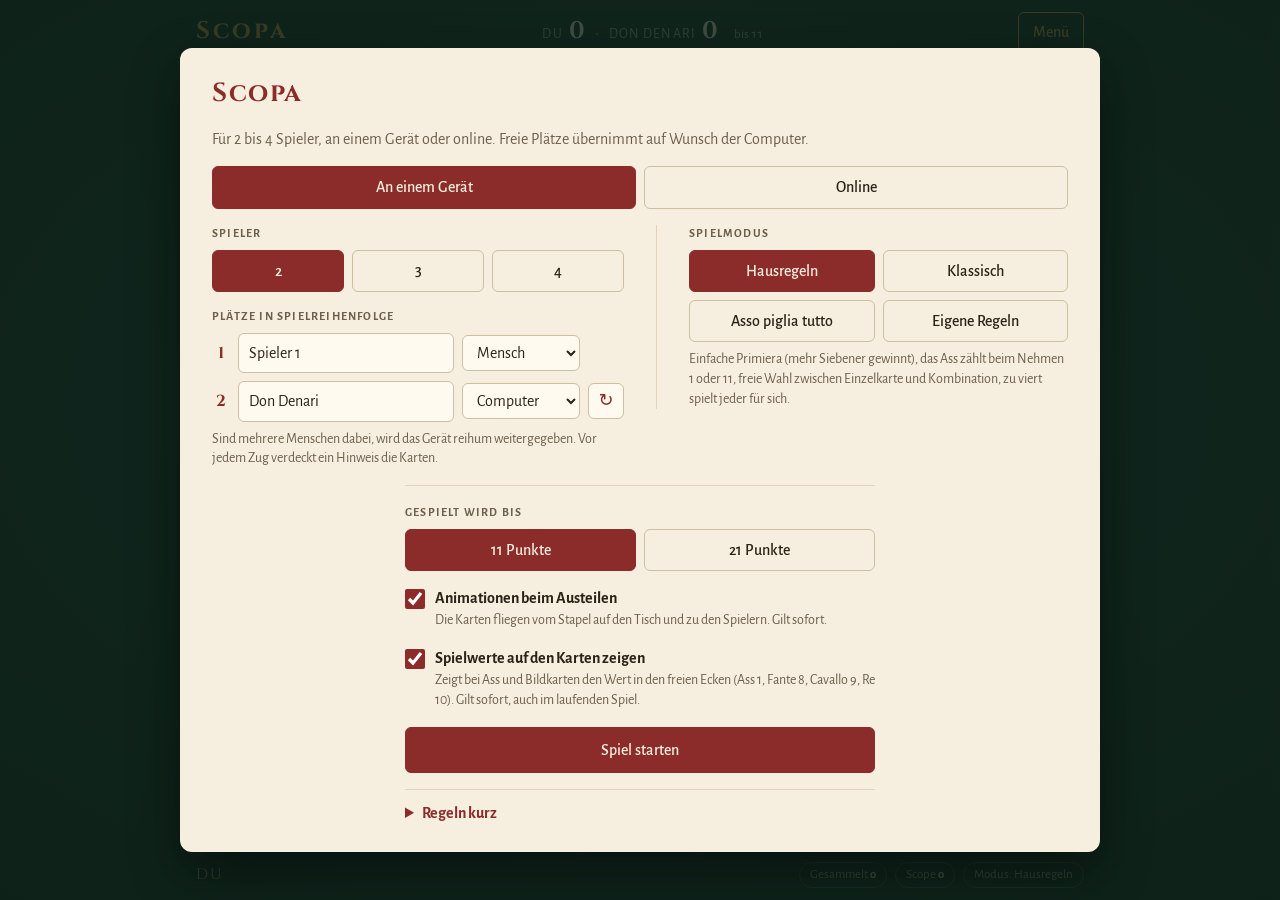
==== scopa/index.html @ 8a3075dc "Scopa: Kartenstapel auf dem Tisch und Austeil-Animation (abschaltbar) Co-Authored-By: Claude Opus 5." ====
<!doctype html>
<html lang="de">
<head>
<meta charset="utf-8">
<meta name="viewport" content="width=device-width, initial-scale=1, viewport-fit=cover">
<meta name="theme-color" content="#173a2c">
<link rel="icon" type="image/svg+xml" href="favicon.svg">
<link rel="apple-touch-icon" href="apple-touch-icon.png">
</head>
<body style="margin:0">
<title>Scopa</title>
<meta name="claude:viewport-fit-sides" content="cover">
<link rel="preconnect" href="https://fonts.googleapis.com">
<link rel="preconnect" href="https://fonts.gstatic.com" crossorigin>
<link rel="stylesheet" href="https://fonts.googleapis.com/css2?family=Cinzel:wght@600;700&family=Alegreya+Sans:ital,wght@0,400;0,500;0,700;1,400&display=swap">
<style>
/* Layout: one card table — opponent across the top, green felt in the middle, your hand at the bottom. Single deliberate look (felt table), works on any host background. */
:root{
  --felt:#245442; --felt-deep:#173a2c; --felt-line:#3a6b57;
  --brass:#d6ac55; --brass-soft:rgba(214,172,85,.18);
  --cream:#f6efdf; --ink:#2b2218; --ink-soft:#6c5f4c; --wine:#8c2c2a;
  --text:#ede7d7; --muted:#a8bdac;
  --display:"Cinzel", "Trajan Pro", Georgia, serif;
  --body:"Alegreya Sans", "Segoe UI", system-ui, sans-serif;
  --cw:clamp(52px, 14.5vw, 82px);
  color-scheme:dark;
}
html,body{height:100%}
[hidden]{display:none !important}
.sheet{color-scheme:light}
.sheet input[type=checkbox],.sheet input[type=radio]{accent-color:var(--wine)}
body{
  background-color:var(--felt-deep);
  background-image:radial-gradient(ellipse 80% 70% at 50% 45%, var(--felt) 0%, var(--felt-deep) 100%);
  background-attachment:fixed;
  color:var(--text); font-family:var(--body); font-size:16px; line-height:1.4;
}
.app{
  max-width:920px; margin:0 auto; min-height:100%; box-sizing:border-box;
  display:flex; flex-direction:column; gap:12px;
  padding-block:12px;
  padding-left:max(16px, env(safe-area-inset-left, 0px));
  padding-right:max(16px, env(safe-area-inset-right, 0px));
}
header{display:flex; align-items:center; justify-content:space-between; gap:12px; flex-wrap:wrap}
.brand{font-family:var(--display); font-weight:700; font-size:24px; letter-spacing:.12em; color:var(--brass); margin:0}
.score{display:flex; align-items:baseline; gap:10px; font-variant-numeric:tabular-nums}
.score b{font-family:var(--display); font-size:24px; color:var(--cream)}
.score em{font-style:normal; color:var(--muted); font-size:14px; text-transform:uppercase; letter-spacing:.08em}
.score .sep{color:var(--brass)}
.score small{color:var(--muted); font-size:13px; margin-left:6px}
.btn{
  font:inherit; font-weight:500; cursor:pointer; border-radius:6px; padding:8px 14px;
  border:1px solid var(--brass); background:transparent; color:var(--brass);
}
.btn:hover{background:var(--brass-soft)}
.btn:focus-visible,.card:focus-visible{outline:3px solid var(--brass); outline-offset:3px}
.btn.primary{background:var(--brass); color:var(--ink)}
.btn.primary:hover{background:#e4bd69}

.zone{display:flex; align-items:center; justify-content:space-between; gap:12px; flex-wrap:wrap}
.who{font-family:var(--display); font-size:15px; letter-spacing:.1em; color:var(--muted); text-transform:uppercase}
.chips{display:flex; gap:8px; flex-wrap:wrap}
.chip{font-size:13px; padding:3px 10px; border-radius:999px; border:1px solid var(--felt-line); color:var(--muted); font-variant-numeric:tabular-nums}
.chip b{color:var(--cream); font-weight:700}
.chip.hot{border-color:var(--brass); color:var(--brass)}
.chip.hot b{color:var(--brass)}
.row{display:flex; gap:8px; justify-content:center; flex-wrap:wrap; min-width:0}

.card{
  width:var(--cw); aspect-ratio:60/92; max-width:100%; border-radius:6px; flex:none;
  box-shadow:0 2px 0 rgba(0,0,0,.25), 0 6px 14px rgba(0,0,0,.28);
  background:var(--cream); position:relative; transition:transform .18s ease, box-shadow .18s ease;
}
.card svg{display:block; width:100%; height:100%}
.back{
  --cw:clamp(34px, 9vw, 50px);
  background:var(--wine);
  background-image:repeating-linear-gradient(45deg, rgba(246,239,223,.16) 0 2px, transparent 2px 7px),
                   repeating-linear-gradient(-45deg, rgba(246,239,223,.16) 0 2px, transparent 2px 7px);
  border:3px solid var(--cream); box-sizing:border-box;
}
.opp-cards{display:flex; gap:6px}

.table{
  flex:1; position:relative; border:1px solid var(--felt-line); border-radius:16px;
  min-height:calc(var(--cw) * 1.53 + 56px);
  display:flex; flex-wrap:wrap; gap:10px; align-items:center; align-content:center; justify-content:center;
  padding:16px 14px; box-shadow:inset 0 0 40px rgba(0,0,0,.22);
}
.deckpile{position:relative; flex:none; width:calc(var(--cw-pile) + 6px); height:calc(var(--cw-pile) * 1.53 + 6px); margin-right:10px; align-self:center}
.deckpile .card.back{--cw:var(--cw-pile); position:absolute; left:calc(var(--i) * 3px); top:calc(var(--i) * -3px + 6px); border-width:2px; box-shadow:0 2px 4px rgba(0,0,0,.35)}
.deckpile b{position:absolute; left:50%; top:55%; transform:translate(-50%,-50%); z-index:2; min-width:24px; padding:1px 6px; border-radius:999px; background:var(--felt-deep); color:var(--cream); border:1px solid var(--brass); font-size:12px; text-align:center; font-variant-numeric:tabular-nums}
.deckpile.gone{visibility:hidden; width:0; margin-right:0}
.empty{color:var(--muted); font-style:italic}
.card.target{transform:translateY(-6px); box-shadow:0 0 0 3px var(--brass), 0 10px 18px rgba(0,0,0,.35)}
.card.taken{box-shadow:0 0 0 3px var(--brass), 0 10px 18px rgba(0,0,0,.35); animation:pulse .5s ease-in-out infinite alternate}
.card.incoming{box-shadow:0 0 0 3px var(--cream), 0 10px 18px rgba(0,0,0,.35); animation:drop .35s ease-out}
.card.incoming.opp{box-shadow:0 0 0 3px var(--wine), 0 0 0 5px var(--cream)}
@keyframes drop{from{transform:translateY(-24px) scale(1.06); opacity:.2}to{transform:none; opacity:1}}
@keyframes pulse{from{transform:translateY(-4px)}to{transform:translateY(-8px)}}

.msg{text-align:center; color:var(--muted); font-style:italic; min-height:1.4em; margin:0}
.hand{display:flex; gap:10px; justify-content:center; padding-top:10px; min-height:calc(var(--cw) * 1.53 + 10px)}
button.card{border:0; padding:0; cursor:pointer; font:inherit}
button.card:disabled{cursor:default}
button.card:not(:disabled):hover{transform:translateY(-5px)}
button.card.sel{transform:translateY(-12px); box-shadow:0 0 0 3px var(--brass), 0 12px 20px rgba(0,0,0,.35)}
.hand.wait button.card{filter:saturate(.75) brightness(.92)}

.opts{min-height:44px; display:flex; flex-wrap:wrap; gap:8px; justify-content:center; align-items:center}
.opts p{margin:0; color:var(--muted); width:100%; text-align:center; font-size:14px}

.overlay{
  position:fixed; inset:0; z-index:20; background:rgba(12,28,21,.78);
  display:flex; align-items:center; justify-content:center; overflow:auto;
  padding-block:max(16px, env(safe-area-inset-top, 0px)) max(16px, env(safe-area-inset-bottom, 0px));
  padding-left:max(16px, env(safe-area-inset-left, 0px));
  padding-right:max(16px, env(safe-area-inset-right, 0px));
}
.sheet{
  background:var(--cream); color:var(--ink); border-radius:12px; width:100%; max-width:470px;
  padding:24px; box-sizing:border-box; box-shadow:0 20px 50px rgba(0,0,0,.45); margin:auto;
  display:flex; flex-direction:column; gap:16px;
}
.sheet h2{font-family:var(--display); font-size:26px; letter-spacing:.06em; margin:0; color:var(--wine); text-wrap:balance}
.sheet p{margin:0; color:var(--ink-soft)}
.field{display:flex; flex-direction:column; gap:8px}
.field > span{font-size:12px; letter-spacing:.1em; text-transform:uppercase; color:var(--ink-soft); font-weight:700}
.seg{display:flex; gap:8px}
.seg label{flex:1; position:relative}
.seg input{position:absolute; opacity:0; inset:0; margin:0; cursor:pointer}
.seg label span{display:block; text-align:center; padding:9px; border:1px solid #cdbf9f; border-radius:6px; font-weight:500}
.seg input:checked + span{background:var(--wine); border-color:var(--wine); color:var(--cream)}
.seg input:focus-visible + span{outline:3px solid var(--brass); outline-offset:2px}
.check{display:flex; gap:10px; align-items:flex-start; cursor:pointer}
.check input{width:20px; height:20px; margin:2px 0 0; accent-color:var(--wine); flex:none}
.check small{display:block; color:var(--ink-soft); font-size:14px; margin-top:2px}
.sheet .btn{border-color:var(--wine); color:var(--wine)}
.sheet .btn:hover{background:rgba(140,44,42,.08)}
.sheet .btn.primary{background:var(--wine); color:var(--cream)}
.sheet .btn.primary:hover{background:#a03432}
.actions{display:flex; gap:10px; flex-wrap:wrap}
.actions .btn{flex:1; padding:11px 14px}
details{border-top:1px solid #e0d5bb; padding-top:12px}
summary{cursor:pointer; font-weight:700; color:var(--wine)}
details ul{margin:10px 0 0; padding-left:18px; color:var(--ink-soft); font-size:14px; display:flex; flex-direction:column; gap:4px}

table.sum{width:100%; border-collapse:collapse; font-variant-numeric:tabular-nums}
.sum th,.sum td{padding:7px 6px; border-bottom:1px solid #e3d9c2; text-align:center}
.sum th:first-child{text-align:left; font-weight:500}
.sum thead th{font-size:12px; letter-spacing:.1em; text-transform:uppercase; color:var(--ink-soft)}
.sum td.win{font-weight:700}
.sum .pt{display:inline-block; margin-left:6px; padding:0 6px; border-radius:999px; background:var(--wine); color:var(--cream); font-size:12px; font-weight:700}
.sum tfoot th,.sum tfoot td{border-bottom:0; font-weight:700}
.sum tfoot tr.total td{font-family:var(--display); font-size:20px; color:var(--wine)}
.note{font-size:14px}

.flash{
  position:fixed; inset:0; z-index:30; display:flex; flex-direction:column; align-items:center; justify-content:center;
  pointer-events:none; animation:flash 1.3s ease forwards;
}
.flash b{font-family:var(--display); font-size:clamp(48px, 14vw, 88px); color:var(--brass); letter-spacing:.08em; text-shadow:0 4px 18px rgba(0,0,0,.55)}
.flash span{color:var(--cream); font-size:18px; text-shadow:0 2px 8px rgba(0,0,0,.6)}
@keyframes flash{0%{opacity:0; transform:scale(.7)}18%{opacity:1; transform:scale(1.05)}30%{transform:scale(1)}80%{opacity:1}100%{opacity:0}}


/* multi-player additions */
:root{--cw-pile:clamp(34px, 9vw, 48px); --cw-main:clamp(52px, 14.5vw, 82px); --cw-hand:clamp(66px, 19vw, 106px); --team-a:#e0b25a; --team-b:#9fc6e8}
.score{flex-wrap:wrap; row-gap:2px}
.sc{display:inline-flex; align-items:baseline; gap:6px}
.sc.t0 em{color:var(--team-a)} .sc.t1 em{color:var(--team-b)}
.opps{display:grid; grid-template-columns:repeat(auto-fit, minmax(150px, 1fr)); gap:8px}
.opp{border:1px solid var(--felt-line); border-radius:10px; padding:8px 10px; display:flex; flex-direction:column; gap:6px; min-width:0; transition:border-color .2s, box-shadow .2s}
.opp.active{border-color:var(--brass); box-shadow:0 0 0 1px var(--brass), 0 0 18px rgba(214,172,85,.18)}
.opp .top{display:flex; justify-content:space-between; align-items:center; gap:6px; min-width:0}
.opp .name{font-weight:700; color:var(--cream); overflow:hidden; text-overflow:ellipsis; white-space:nowrap; min-width:0}
.opp .back{--cw:clamp(24px, 6.5vw, 34px); border-width:2px}
.opp .none{font-size:13px; color:var(--muted); font-style:italic}
.tags{display:flex; gap:4px; flex:none}
.tag,.team{font-size:11px; letter-spacing:.06em; text-transform:uppercase; padding:1px 7px; border-radius:999px; border:1px solid var(--felt-line); color:var(--muted)}
.team.t0{border-color:var(--team-a); color:var(--team-a)}
.team.t1{border-color:var(--team-b); color:var(--team-b)}
.me{display:flex; gap:8px; align-items:center}
.hand{--cw:var(--cw-hand); align-items:flex-start}
.hand .back{--cw:var(--cw-hand); border-width:3px}
.seats .seat{display:grid; grid-template-columns:18px minmax(0,1fr) 7.4em 36px; gap:8px; align-items:center}
.seats.teams .seat{grid-template-columns:18px minmax(0,1fr) 7.4em 36px auto}
.seats select{width:100%}
@media (max-width:480px){ .seats .seat, .seats.teams .seat{column-gap:6px} .seats .seat{grid-template-columns:16px minmax(0,1fr) 7.3em 34px} .seats.teams .seat{grid-template-columns:16px minmax(0,1fr) 7.3em 34px auto} .seats select{padding-inline:6px} .reroll{width:34px;height:34px} }
.reroll{font:inherit; font-size:18px; line-height:1; width:36px; height:36px; border:1px solid #cdbf9f; border-radius:6px; background:#fffaf0; color:var(--wine); cursor:pointer}
.reroll:hover{background:#f3e8d0}
.reroll.off{visibility:hidden}
.reroll:focus-visible{outline:3px solid var(--brass); outline-offset:1px}
.seats .num{font-family:var(--display); font-weight:700; color:var(--wine); text-align:center}
.seats input[type=text],.seats select{font:inherit; padding:8px 10px; border:1px solid #cdbf9f; border-radius:6px; background:#fffaf0; color:var(--ink); min-width:0}
.seats input[type=text]:focus-visible,.seats select:focus-visible{outline:3px solid var(--brass); outline-offset:1px}
.seats [data-team]{display:none; border-color:#cdbf9f}
.seats.teams [data-team]{display:inline-block}
.seats .team.t0{color:#9a6a12; border-color:#d6b46a} .seats .team.t1{color:#2f5d8a; border-color:#9ab9d6}
.hint{font-size:14px}
.sheet input[type=text]{font:inherit; padding:8px 10px; border:1px solid #cdbf9f; border-radius:6px; background:#fffaf0; color:var(--ink); min-width:0}
.sheet input[type=text]:focus-visible{outline:3px solid var(--brass); outline-offset:1px}
.online{display:flex; flex-direction:column; gap:8px}
.online .lbl{font-weight:700; font-size:14px; color:var(--ink)}
.join{display:flex; gap:8px}
.join input{flex:1; text-transform:uppercase; letter-spacing:.3em; font-weight:700}
.err{margin:0; color:var(--wine) !important; font-weight:700; font-size:14px}
.err:empty{display:none}
.codebox{display:flex; align-items:center; justify-content:space-between; gap:12px; flex-wrap:wrap; padding:12px 16px; border:1px dashed #cdbf9f; border-radius:8px; background:#fbf6ea}
.codebox .actions{flex:none}
.codebox .btn{white-space:nowrap}
.codebox b{font-family:var(--display); font-size:40px; letter-spacing:.18em; color:var(--wine); font-variant-numeric:tabular-nums}
.linktext{word-break:break-all; user-select:all}
ul.lobby{list-style:none; margin:0; padding:0; display:flex; flex-direction:column; gap:6px}
ul.lobby li{display:grid; grid-template-columns:18px minmax(0,1fr) auto auto; gap:8px; align-items:center; padding:8px 10px; border:1px solid #e0d5bb; border-radius:6px; background:#fffaf0}
ul.lobby li.open .pname{color:var(--ink-soft); font-style:italic}
ul.lobby .num{font-family:var(--display); font-weight:700; color:var(--wine)}
ul.lobby .pname{font-weight:700; overflow:hidden; text-overflow:ellipsis; white-space:nowrap}
.ptags{display:flex; gap:4px; flex-wrap:wrap; justify-content:flex-end}
ul.lobby .team.t0{color:#9a6a12; border-color:#d6b46a} ul.lobby .team.t1{color:#2f5d8a; border-color:#9ab9d6}
.opp .top{flex-wrap:wrap; row-gap:4px}
.opp .name{flex:1 1 70px}
.tag.dark{border-color:#cdbf9f; color:var(--ink-soft)}
.btn.mini{padding:4px 10px; font-size:13px}
.btn.light{border-color:var(--brass); color:var(--brass)}
.opp .btn.mini{align-self:flex-start}
.toast{position:fixed; left:50%; bottom:calc(20px + env(safe-area-inset-bottom, 0px)); transform:translateX(-50%); z-index:40; max-width:min(92vw, 520px); background:var(--cream); color:var(--ink); padding:10px 16px; border-radius:8px; box-shadow:0 8px 24px rgba(0,0,0,.4); font-size:15px; text-align:center}
.rulehint{font-size:14px; color:var(--brass) !important; font-style:italic}
.seg.grid{display:grid; grid-template-columns:1fr 1fr}
.cols,.col,.below{display:flex; flex-direction:column; gap:16px; min-width:0}
.below{width:100%; max-width:470px; margin-inline:auto}
@media (min-width:820px){
  .sheet.menu{max-width:920px; padding:28px 32px}
  .cols{display:grid; grid-template-columns:1fr 1fr; gap:32px; align-items:start}
  .cols .col + .col{border-left:1px solid #e0d5bb; padding-left:32px}
  .below{border-top:1px solid #e0d5bb; padding-top:18px}
}
.custom{display:flex; flex-direction:column; gap:14px; padding:14px; border:1px solid #e0d5bb; border-radius:8px; background:#fbf6ea}
.radios{display:flex; flex-direction:column; gap:10px}
.log{margin:0; padding-left:18px; color:var(--ink); display:flex; flex-direction:column; gap:4px; font-size:15px}
.sheet.wide{max-width:560px}
.scroll{overflow-x:auto}
.sum thead th small{display:block; font-size:11px; letter-spacing:0; text-transform:none; font-weight:400}

@media (max-width:480px){
  .table{gap:7px; padding:12px 8px}
  .hand{gap:8px}
  .brand{font-size:20px}
}
@media (prefers-reduced-motion:reduce){
  *{animation:none !important; transition:none !important}
}
</style>

<div class="app">
  <header>
    <h1 class="brand">Scopa</h1>
    <div class="score" id="score"></div>
    <button class="btn" id="menuBtn" type="button">Menü</button>
  </header>
  <section class="opps" id="opps" aria-label="Mitspieler"></section>
  <section class="table" id="table" aria-label="Tisch"></section>
  <p class="msg" id="msg" aria-live="polite"></p>
  <div class="opts" id="opts"></div>
  <section class="hand" id="hand" aria-label="Karten auf der Hand"></section>
  <section class="zone">
    <div class="me" id="meName"></div>
    <div class="chips" id="myChips"></div>
  </section>
</div>
<div id="overlay"></div>

<script>
const SUITS=['D','C','S','B'];
const SUIT_NAME={D:'Denari',C:'Coppe',S:'Spade',B:'Bastoni'};
const RANK_NAME={1:'Asso',8:'Fante',9:'Cavallo',10:'Re'};
const RANK_SHORT={1:'A',8:'F',9:'C',10:'R'};
const SUIT_COLOR={D:'#b8860b',C:'#a8322a',S:'#2f5d8a',B:'#3d7a3a'};
const PV={7:21,6:18,1:16,5:15,4:14,3:13,2:12,8:10,9:10,10:10};
const nm=c=>`${RANK_NAME[c.v]||c.v} di ${SUIT_NAME[c.s]}`;

/* ---------- card artwork ---------- */
function sym(s,x,y,k){
  const col=SUIT_COLOR[s]; let g;
  if(s==='D') g=`<circle r="7" fill="${col}" stroke="#6b4e0a" stroke-width="1"/><circle r="4.2" fill="none" stroke="#f3e2a8" stroke-width="1"/><circle r="1.4" fill="#6b4e0a"/>`;
  else if(s==='C') g=`<path d="M-7,-7 H7 Q7,2.5 0,3.5 Q-7,2.5 -7,-7Z" fill="${col}"/><path d="M-5,-5 H5" stroke="#f3d2a0" stroke-width="1"/><rect x="-1.1" y="3" width="2.2" height="3.8" fill="${col}"/><rect x="-4.8" y="6.4" width="9.6" height="2" rx="1" fill="${col}"/>`;
  else if(s==='S') g=`<path d="M0,-10 L2.2,3.5 L-2.2,3.5Z" fill="${col}"/><rect x="-6" y="3.5" width="12" height="2" rx="1" fill="#6b4e0a"/><rect x="-1" y="5.5" width="2" height="3.4" fill="#6b4e0a"/><circle cy="9.6" r="1.5" fill="#6b4e0a"/>`;
  else g=`<g transform="rotate(-18)"><path d="M-2.4,-9.5 Q0,-11 2.4,-9.5 L1.8,9 Q0,10.2 -1.8,9Z" fill="${col}"/><circle cx="2.4" cy="-3" r="1.3" fill="${col}"/><circle cx="-2.3" cy="2" r="1.3" fill="${col}"/><circle cx="2" cy="5.5" r="1.1" fill="${col}"/></g>`;
  return `<g transform="translate(${x},${y}) scale(${k})">${g}</g>`;
}
const PIPS={1:[[30,46]],2:[[30,25],[30,67]],3:[[30,19],[30,46],[30,73]],4:[[19,25],[41,25],[19,67],[41,67]],
  5:[[19,22],[41,22],[30,46],[19,70],[41,70]],6:[[19,20],[41,20],[19,46],[41,46],[19,72],[41,72]],
  7:[[19,20],[41,20],[30,33],[19,46],[41,46],[19,72],[41,72]]};
const SKIN='#e9c6a0', DARK='#4a3b2a', GOLD='#d4a43a', FUR='#fbf7ee', HORSE='#8a5a33', HORSE_D='#5e3b1f';
const GRIP={D:[0,6],C:[0,5],S:[0,7],B:[2.2,6]};
/* draws the suit symbol so its grip point sits in the hand at (hx,hy); flip turns it 180° (blade down) */
function held(s,hx,hy,k,flip){
  const [gx,gy]=GRIP[s];
  const cx=flip?hx+gx*k:hx-gx*k, cy=flip?hy+gy*k:hy-gy*k;
  const g=sym(s,cx,cy,k).replace('<g transform="translate('+cx+','+cy+') scale('+k+')">','<g transform="translate('+cx+','+cy+')'+(flip?' rotate(180)':'')+' scale('+k+')">');
  /* light halo underneath so the symbol stands out against same-coloured clothing */
  const halo=g.replace(/ stroke="[^"]*"/g,'').replace(/ stroke-width="[^"]*"/g,'').replace(/fill="[^"]*"/g,'fill="#f6efdf"');
  return `<g stroke="#f6efdf" stroke-width="2.6" stroke-linejoin="round">${halo}</g>${g}`;
}
function figure(c){
  const col=SUIT_COLOR[c.s];
  if(c.v===8) return `
    <path d="M26,50 h3 v12 h-3z M31,50 h3 v12 h-3z" fill="${DARK}"/>
    <path d="M24.5,62 h5 v2.2 h-5z M30.5,62 h5 v2.2 h-5z" fill="${DARK}"/>
    <path d="M25,30 h10 l3,21 h-16z" fill="${col}"/>
    <path d="M23.6,41 h12.8" stroke="${GOLD}" stroke-width="1.8"/>
    <path d="M26,32 L23.5,42" stroke="${col}" stroke-width="3" stroke-linecap="round"/>
    <circle cx="23.4" cy="43" r="1.3" fill="${SKIN}"/>
    <path d="M34,31.5 L36.8,39 L40.2,40.4" stroke="${col}" stroke-width="2.8" fill="none" stroke-linecap="round" stroke-linejoin="round"/>
    <circle cx="30" cy="25" r="4.2" fill="${SKIN}"/>
    <path d="M25.3,24 Q29,17.5 35.5,22.5 L36.6,23.6 L25.2,24.4z" fill="${col}"/>
    <path d="M34.5,21.5 Q38,17 40,18.5" stroke="${GOLD}" stroke-width="1.2" fill="none" stroke-linecap="round"/>
    ${held(c.s,41,40.6,.62)}
    <circle cx="41" cy="40.6" r="1.4" fill="${SKIN}"/>`;
  if(c.v===9) return `
    <g transform="translate(2,0)">
      <path d="M42,48 Q46.5,52 44,62" stroke="${HORSE_D}" stroke-width="2.4" fill="none" stroke-linecap="round"/>
      <path d="M20,54 h2.4 v11 h-2.4z M24.5,55 h2.4 v10 h-2.4z M34,55 h2.4 v10 h-2.4z M38.5,54 h2.4 v11 h-2.4z" fill="#6e4626"/>
      <ellipse cx="30" cy="51" rx="13" ry="6.5" fill="${HORSE}"/>
      <path d="M19,50 L15.5,40 L10.5,43.5 L11.5,46.5 L16.5,45.5 L21,53z" fill="${HORSE}"/>
      <path d="M15.6,40.2 L20,48" stroke="${HORSE_D}" stroke-width="1.8" stroke-linecap="round"/>
      <path d="M14.8,40.8 l0.8,-3 l1.8,2.5z" fill="${HORSE_D}"/>
      <circle cx="14.2" cy="42.6" r=".7" fill="${DARK}"/>
      <path d="M24.5,45.5 h11 l-1,8.5 h-9z" fill="${col}"/>
      <path d="M25,53.6 h9.6" stroke="${GOLD}" stroke-width="1"/>
    </g>
    <path d="M31,46 L30,54.5 L33,55.5" stroke="${DARK}" stroke-width="2.4" fill="none" stroke-linecap="round" stroke-linejoin="round"/>
    <path d="M29,46.5 L30.5,33.5 h5 L36.5,46.5z" fill="${col}"/>
    <path d="M35,35.5 L39,31" stroke="${SKIN}" stroke-width="2" stroke-linecap="round"/>
    <circle cx="33" cy="29.3" r="3.6" fill="${SKIN}"/>
    <path d="M29.3,28.6 Q33,22.6 36.8,28.6z" fill="${GOLD}"/>
    <path d="M33,24.5 Q30,20 26.5,22" stroke="${col}" stroke-width="1.5" fill="none" stroke-linecap="round"/>
    ${held(c.s,39.3,30.6,.56)}
    <circle cx="39.3" cy="30.6" r="1.3" fill="${SKIN}"/>`;
  return `
    <path d="M24,33 h12 l6,32 h-24z" fill="${col}"/>
    <rect x="28.8" y="33" width="2.4" height="29" fill="${FUR}"/>
    <rect x="18" y="61.5" width="24" height="3.6" fill="${FUR}"/>
    <g fill="${DARK}"><circle cx="21" cy="63.3" r=".6"/><circle cx="26" cy="63.3" r=".6"/><circle cx="34" cy="63.3" r=".6"/><circle cx="39" cy="63.3" r=".6"/><circle cx="30" cy="40" r=".6"/><circle cx="30" cy="47" r=".6"/><circle cx="30" cy="54" r=".6"/></g>
    <path d="M23.6,31 Q30,35 36.4,31 L36.4,33.8 Q30,37.6 23.6,33.8z" fill="${FUR}"/>
    <path d="M35.5,36 L42.2,45.6" stroke="${col}" stroke-width="3" stroke-linecap="round"/>
    <circle cx="30" cy="26.5" r="4.2" fill="${SKIN}"/>
    <path d="M26,27.3 Q30,35.5 34,27.3 Q30,30.6 26,27.3z" fill="#7a5a3a"/>
    <path d="M25.3,23.2 L25,16.5 L27.6,19.6 L30,15.6 L32.4,19.6 L35,16.5 L34.7,23.2z" fill="${GOLD}" stroke="#8a6512" stroke-width=".5"/>
    <circle cx="30" cy="20.6" r=".8" fill="${SUIT_COLOR.C}"/>
    ${held(c.s,42.8,46.4,.62,c.s==='S')}
    <circle cx="42.8" cy="46.4" r="1.4" fill="${SKIN}"/>`;
}
function cardSVG(c){
  const col=SUIT_COLOR[c.s], r=RANK_SHORT[c.v]||c.v, f='font-family="Cinzel, Georgia, serif" font-weight="700"';
  let body;
  if(c.v<=7){ const k=c.v===1?2.1:(c.v>=6?0.82:0.95); body=PIPS[c.v].map(([x,y])=>sym(c.s,x,y,k)).join(''); }
  else body=`<rect x="11" y="14" width="38" height="64" rx="3" fill="none" stroke="${col}" stroke-width="1" opacity=".4"/>${figure(c)}<text x="30" y="74.5" text-anchor="middle" ${f} font-size="${c.v===9?6:6.6}" fill="${col}">${RANK_NAME[c.v].toUpperCase()}</text>`;
  let vals='';
  if(ui.values&&(c.v===1||c.v>=8)){
    const fs=c.v===10?6:7;
    const badge=(x,y)=>`<circle cx="${x}" cy="${y}" r="5.2" fill="${col}"/><text x="${x}" y="${y+fs*0.36}" text-anchor="middle" font-family="Alegreya Sans, system-ui, sans-serif" font-weight="700" font-size="${fs}" fill="#f6efdf">${c.v}</text>`;
    vals=badge(52,9)+badge(8,83);
  }
  return `<svg viewBox="0 0 60 92" aria-hidden="true"><rect x=".5" y=".5" width="59" height="91" rx="5" fill="#f6efdf" stroke="#d8ccb0"/>
<text x="5" y="13" ${f} font-size="11" fill="${col}">${r}</text><text x="55" y="87" text-anchor="end" ${f} font-size="11" fill="${col}">${r}</text>${body}${vals}</svg>`;
}
const cardDiv=(c,cls='')=>`<div class="card ${cls}" data-id="${c.id}" role="img" aria-label="${nm(c)}">${cardSVG(c)}</div>`;

/* ---------- settings ---------- */
const COMP_NAMES=['Don Denari','Settebello-Sepp','Primiera-Paolo','Scopatron 3000','Nonna Bytes','Robo Ravioli','Cavallo Calcolo'];
/* names that were in the list before; still recognised so saved seats get a current name */
const RETIRED=['Computer','Re Algoritmo','Mamma Mia 2.0','Bastoni-Bot','Luigi Logik','Signora Silicio'];
const isCompName=n=>!n||RETIRED.includes(n)||COMP_NAMES.includes(n);
const DEFAULT_SEATS=[{name:'Spieler 1',ai:false},{name:'Don Denari',ai:true},{name:'Spieler 3',ai:false},{name:'Spieler 4',ai:false}];
const MODES={
  house:{name:'Hausregeln', classic:false, ace:'eleven', teams:false, free:true, desc:'Einfache Primiera (mehr Siebener gewinnt), das Ass zählt beim Nehmen 1 oder 11, freie Wahl zwischen Einzelkarte und Kombination, zu viert spielt jeder für sich.'},
  classic:{name:'Klassisch', classic:true, ace:'one', teams:true, free:false, desc:'Primiera mit Punktwerten, das Ass zählt 1, eine passende Einzelkarte hat Vorrang vor Kombinationen, zu viert zwei gegen zwei.'},
  asso:{name:'Asso piglia tutto', classic:true, ace:'all', teams:true, free:false, desc:'Wie Klassisch, aber ein ausgespieltes Ass nimmt den ganzen Tisch. Das zählt nicht als Scopa.'},
  custom:{name:'Eigene Regeln', desc:'Stell die Regeln unten selbst zusammen.'}
};
function rulesOf(s){ const m=MODES[s.mode]; return (s.mode==='custom'||!m)?{...s.custom}:{classic:m.classic, ace:m.ace, teams:m.teams, free:m.free}; }
function loadSettings(){
  let s={};
  try{ s=JSON.parse(localStorage.getItem('scopa-settings'))||{}; }catch(e){}
  const seats=DEFAULT_SEATS.map((d,i)=>{
    const o=s.seats&&s.seats[i];
    const ai=o?!!o.ai:d.ai;
    let name=(o&&typeof o.name==='string'&&o.name.trim())||d.name;
    if(ai&&RETIRED.includes(name)) name=COMP_NAMES[i];
    return {name, ai};
  });
  const c=s.custom||{};
  const custom={classic:s.custom?!!c.classic:!!s.classic, ace:['one','eleven','all'].includes(c.ace)?c.ace:'one', teams:s.custom?c.teams!==false:s.teams!==false, free:!!c.free};
  return {target:s.target===21?21:11, values:s.values!==false, anim:s.anim!==false, players:[2,3,4].includes(s.players)?s.players:2, mode:MODES[s.mode]?s.mode:'house', custom, seats, where:s.where==='online'?'online':'local', oname:typeof s.oname==='string'?s.oname.slice(0,16):''};
}
function saveSettings(s){ try{ localStorage.setItem('scopa-settings', JSON.stringify(s)); }catch(e){} }

/* ---------- game state ---------- */
let S=null, ui={menu:true, started:false, values:loadSettings().values, anim:loadSettings().anim, revealed:null, animUntil:0};
let timers=[];
const later=(ms,fn)=>timers.push(setTimeout(fn,ms));
const clearTimers=()=>{timers.forEach(clearTimeout); timers=[];};
const $=id=>document.getElementById(id);
const esc=t=>String(t).replace(/[&<>"]/g,ch=>({'&':'&amp;','<':'&lt;','>':'&gt;','"':'&quot;'}[ch]));

function shuffle(a){for(let i=a.length-1;i>0;i--){const j=Math.floor(Math.random()*(i+1));[a[i],a[j]]=[a[j],a[i]];}return a;}
function newDeck(){const d=[];for(const s of SUITS)for(let v=1;v<=10;v++)d.push({s,v,id:s+v});return shuffle(d);}

const N=()=>S.players.length;
const humans=()=>S.players.map((p,i)=>p.ai?null:i).filter(i=>i!==null);
const soloHuman=()=>humans().length===1;
const sideOf=p=>S.players[p].side;
/* "Du" when you play alone against computers, otherwise the player's name */
const label=p=>(S.online&&ON&&p===ON.seat)?'Du':(soloHuman()&&!S.players[p].ai?'Du':S.players[p].name);
const isDu=p=>label(p)==='Du';
function sideLabel(i){
  if(S.teams) return 'Team '+'AB'[i];
  return label(i);
}
const teamMembers=i=>S.players.filter(p=>p.side===i).map(p=>p.name).join(' + ');

function newGame(settings){
  clearTimers();
  const R=rulesOf(settings), n=settings.players, teams=n===4&&!!R.teams;
  const players=settings.seats.slice(0,n).map((s,i)=>({name:s.name.trim()||('Spieler '+(i+1)), ai:!!s.ai, side:teams?i%2:i}));
  if(players.every(p=>p.ai)) players[0].ai=false;
  const sides=teams?2:n;
  S={players, teams, sides, scores:Array(sides).fill(0), dealer:Math.floor(Math.random()*n), round:0, settings:{...settings,...R}, phase:'play'};
  startRound();
}
function startRound(){
  const n=N();
  S.round++; S.dealer=(S.dealer+1)%n;
  S.deck=newDeck(); S.hand=Array.from({length:n},()=>[]);
  S.piles=Array.from({length:S.sides},()=>[]); S.scope=Array(S.sides).fill(0);
  S.table=S.deck.splice(0,4); S.last=null; S.sel=null; S.pending=null; S.summary=null;
  S.log=[]; S.lastMove=Array(n).fill(-1);
  deal(); S.turn=(S.dealer+1)%n; S.phase='play'; ui.revealed=null; S.dealt='round';
  S.msg=isDu(S.turn)?'Du beginnst. Wähle eine Karte.':`${label(S.turn)} beginnt.`;
  render(); proceed();
}
function deal(){const n=N();for(let i=0;i<3;i++)for(let k=0;k<n;k++)S.hand[(S.dealer+1+k)%n].push(S.deck.pop());}

const aceRule=()=>(S&&S.settings&&S.settings.ace)||'one';
const takesAll=card=>card.v===1&&aceRule()==='all';
const freeRule=()=>!!(S&&S.settings&&S.settings.free);
/* with "1 oder 11" a played ace may take cards that add up to 11 */
const goalOf=card=>card.v===1&&aceRule()==='eleven'?11:card.v;
function options(card,table){
  if(takesAll(card)) return table.length?[[...table]]:[];
  const same=table.filter(t=>t.v===card.v).map(t=>[t]);
  if(same.length&&!freeRule()) return same;
  return [...same, ...combos(goalOf(card),table)];
}
/* combinations that the single-card rule forbids right now (shown as a hint) */
function blockedCombos(card,table){
  if(freeRule()||takesAll(card)||!table.some(t=>t.v===card.v)) return [];
  return combos(goalOf(card),table);
}
function combos(goal,table){
  const res=[], n=table.length;
  for(let m=1;m<(1<<n);m++){
    if((m&(m-1))===0) continue;
    let sum=0; const set=[];
    for(let i=0;i<n;i++) if(m&(1<<i)){sum+=table[i].v; set.push(table[i]); if(sum>goal) break;}
    if(sum===goal && set.length>1) res.push(set);
  }
  return res;
}
const handTotal=()=>S.hand.reduce((s,h)=>s+h.length,0);

function moveText(p,card,opt){
  const du=isDu(p), who=label(p);
  if(opt&&takesAll(card)) return `${who} ${du?'spielst':'spielt'} ${nm(card)} und ${du?'nimmst':'nimmt'} den ganzen Tisch (${opt.length} Karten). Asso piglia tutto!`;
  if(opt) return `${who} ${du?'spielst':'spielt'} ${nm(card)} und ${du?'nimmst':'nimmt'} ${opt.map(nm).join(' + ')}.`;
  return `${who} ${du?'legst':'legt'} ${nm(card)} auf den Tisch.`;
}
function play(p,cardId,opt){
  if(S.online){ if(S.turn===p) onlinePlay(cardId,opt); return; }
  if(S.pending||S.phase!=='play'||S.turn!==p) return;
  const card=S.hand[p].find(c=>c.id===cardId); if(!card) return;
  S.hand[p]=S.hand[p].filter(c=>c.id!==cardId); S.sel=null;
  S.pending={p,card,ids:opt?opt.map(c=>c.id):null};
  S.msg=moveText(p,card,opt);
  S.log.push({p,text:S.msg}); S.lastMove[p]=S.log.length-1;
  render();
  later(S.players[p].ai?1300:550, commit);
}
function commit(){
  if(!S.pending) return;
  const {p,card,ids}=S.pending; S.pending=null;
  const side=sideOf(p);
  const lastPlay=S.deck.length===0&&handTotal()===0;
  if(ids){
    const set=new Set(ids), taken=S.table.filter(c=>set.has(c.id));
    S.table=S.table.filter(c=>!set.has(c.id));
    S.piles[side].push(card,...taken); S.last=side;
    if(S.table.length===0&&!lastPlay&&!takesAll(card)){
      S.scope[side]++; flash(side);
      S.log[S.log.length-1].text+=' Scopa!';
    }
  } else S.table.push(card);
  S.turn=(p+1)%N();
  if(handTotal()===0){
    if(S.deck.length){ deal(); S.dealt='hands'; }
    else { endRound(); return; }
  }
  if(isDu(S.turn)) S.msg+=' Du bist dran.';
  else if(!S.players[S.turn].ai) S.msg+=` ${label(S.turn)} ist dran.`;
  render(); proceed();
}

/* ---------- scoring ---------- */
const cnt=(p,v)=>p.filter(c=>c.v===v).length;
function primSum(p){let sum=0;for(const s of SUITS){const cs=p.filter(c=>c.s===s);if(!cs.length)return null;sum+=Math.max(...cs.map(c=>PV[c.v]));}return sum;}
function uniqueMax(vals){
  let best=null, idx=null, tie=false;
  vals.forEach((v,i)=>{ if(v===null) return; if(best===null||v>best){best=v; idx=i; tie=false;} else if(v===best) tie=true; });
  return tie?null:idx;
}
function bestVec(vecs){
  const cmp=(a,b)=>{for(let i=0;i<a.length;i++) if(a[i]!==b[i]) return a[i]-b[i]; return 0;};
  let w=0, tie=false;
  for(let i=1;i<vecs.length;i++){const c=cmp(vecs[i],vecs[w]); if(c>0){w=i; tie=false;} else if(c===0) tie=true;}
  return tie?null:w;
}
function scoreRound(){
  const P=S.piles, rows=[];
  const n=P.map(p=>p.length);
  rows.push({label:'Karten', vals:n, w:uniqueMax(n)});
  const d=P.map(p=>p.filter(c=>c.s==='D').length);
  rows.push({label:'Denari', vals:d, w:uniqueMax(d)});
  const sb=P.findIndex(p=>p.some(c=>c.s==='D'&&c.v===7));
  rows.push({label:'Settebello', vals:P.map((_,i)=>i===sb?'✓':'–'), w:sb<0?null:sb});
  if(S.settings.classic){
    const x=P.map(primSum);
    rows.push({label:'Primiera', vals:x.map(v=>v===null?'Farbe fehlt':v), w:uniqueMax(x)});
  } else {
    const vecs=P.map(p=>[7,6,1,5,4,3,2].map(v=>cnt(p,v)));
    rows.push({label:'Primiera', vals:P.map(p=>`${cnt(p,7)}× 7 · ${cnt(p,6)}× 6`), w:bestVec(vecs)});
  }
  rows.forEach(r=>r.pts=P.map((_,i)=>r.w===i?1:0));
  rows.push({label:'Scope', vals:[...S.scope], pts:[...S.scope]});
  return rows;
}
function endRound(){
  const rest=S.table.length, restTo=S.last;
  if(rest&&restTo!==null) S.piles[restTo].push(...S.table);
  S.table=[];
  const rows=scoreRound(), gained=Array(S.sides).fill(0);
  rows.forEach(r=>r.pts.forEach((v,i)=>gained[i]+=v));
  gained.forEach((g,i)=>S.scores[i]+=g);
  const t=S.settings.target, reached=S.scores.some(x=>x>=t), w=uniqueMax(S.scores);
  const over=reached&&w!==null;
  S.summary={rows,rest,restTo,gained,winner:over?w:null};
  S.phase=over?'gameEnd':'roundEnd';
  S.msg='Runde vorbei.'; ui.revealed=null;
  render();
}

/* ---------- computer ---------- */
function worth(c){let w=1;if(c.s==='D')w+=2;if(c.v===7)w+=3;else if(c.v===6)w+=1.5;else if(c.v===1)w+=1;if(c.s==='D'&&c.v===7)w+=10;return w;}
function risk(t){if(!t.length)return 0;const sum=t.reduce((s,c)=>s+c.v,0);return sum<=10?7:0;}
function aiMove(p){
  const lastPlay=S.deck.length===0&&handTotal()===1;
  let best=null;
  const consider=(card,opt,sc)=>{if(!best||sc>best.sc)best={card,opt,sc};};
  for(const c of S.hand[p]){
    const opts=options(c,S.table);
    if(!opts.length){consider(c,null,-worth(c)*1.3-risk([...S.table,c])+Math.random()*.6);continue;}
    for(const o of opts){
      const ids=new Set(o.map(x=>x.id)), rest=S.table.filter(x=>!ids.has(x.id));
      let sc=worth(c)+o.reduce((s,x)=>s+worth(x),0);
      if(!rest.length&&!lastPlay&&!takesAll(c)) sc+=14;
      sc-=risk(rest); sc+=Math.random()*.6;
      consider(c,o,sc);
    }
  }
  return best;
}
/* decides what happens next: computer moves on its own, a human waits (behind the cover screen when several share the device) */
function proceed(){
  if(S&&S.online){ onlineProceed(); return; }
  if(!S||ui.menu||S.phase!=='play'||S.pending) return;
  const p=S.turn;
  if(S.players[p].ai){
    later(Math.max(750, ui.animUntil-Date.now()+300),()=>{ if(ui.menu||S.turn!==p||S.pending||S.phase!=='play') return; const m=aiMove(p); play(p,m.card.id,m.opt); });
  }
}
const needsCover=()=>!S.online&&S.phase==='play'&&!S.pending&&!ui.menu&&!S.players[S.turn].ai&&humans().length>1&&ui.revealed!==S.turn;
function viewer(){
  if(S.online) return ON?ON.seat:null;
  const h=humans();
  if(h.length===1) return h[0];
  if(ui.revealed===null) return null;
  if(S.turn===ui.revealed&&!needsCover()) return ui.revealed;
  if(S.pending&&S.pending.p===ui.revealed) return ui.revealed;
  return null;
}

/* ---------- player input ---------- */
function canAct(){const v=viewer(); return S.phase==='play'&&!S.pending&&!ui.menu&&v!==null&&v===S.turn&&!(S.online&&ON&&ON.busy)&&Date.now()>=ui.animUntil;}
function selectCard(id){
  if(!canAct()) return;
  const p=S.turn;
  if(S.sel===id){
    const card=S.hand[p].find(c=>c.id===id), opts=options(card,S.table);
    if(opts.length<=1){ play(p,id,opts[0]||null); return; }
  }
  S.sel=id; render();
}
function tableClick(id){
  if(!S.sel||!canAct()) return;
  const p=S.turn, card=S.hand[p].find(c=>c.id===S.sel);
  if(!card) return;
  const opts=options(card,S.table).filter(o=>o.some(c=>c.id===id));
  if(opts.length===1) play(p,S.sel,opts[0]);
}
function highlight(ids){
  document.querySelectorAll('#table .card').forEach(el=>el.classList.toggle('target',!!ids&&ids.includes(el.dataset.id)));
}

/* ---------- rendering ---------- */
function flash(side){
  const el=document.createElement('div'); el.className='flash';
  const who=S.teams?`Team ${'AB'[side]}`:(isDu(side)?'dich':label(side));
  el.innerHTML=`<b>Scopa!</b><span>Punkt für ${esc(who)}</span>`;
  document.body.appendChild(el); setTimeout(()=>el.remove(),1350);
}
function sideChips(side){
  return `<span class="chip">Gesammelt <b>${S.piles[side].length}</b></span><span class="chip ${S.scope[side]?'hot':''}">Scope <b>${S.scope[side]}</b></span>`;
}
/* online host only: after 20 s of waiting, a silent player's seat can go to the computer */
function replaceBtn(p){
  if(!S.online||!ON||ON.seat!==0||S.phase!=='play'||S.turn!==p||S.players[p].ai||p===ON.seat) return '';
  if(Date.now()-ON.turnSince<20000) return '';
  return `<button class="btn mini light" type="button" data-replace="${p}">Computer übernimmt</button>`;
}
function seatTag(p){
  const pl=S.players[p], bits=[];
  if(S.teams) bits.push(`<span class="team t${pl.side}">Team ${'AB'[pl.side]}</span>`);
  if(pl.ai) bits.push('<span class="tag">Computer</span>');
  return bits.join('');
}
function render(skipOverlay){
  const st=S.settings, n=N(), v=viewer(), bottom=v!==null?v:S.turn;
  const myTurn=canAct();

  $('score').innerHTML=S.phase==='lobby'?'':S.scores.map((x,i)=>`<span class="sc ${S.teams?'t'+i:''}" ${S.teams?`title="${esc(teamMembers(i))}"`:''}><em>${esc(sideLabel(i))}</em><b>${x}</b></span>`).join('<span class="sep">·</span>')+`<small>bis ${st.target}</small>`;

  // other seats, in turn order after the bottom seat
  const others=[]; for(let k=1;k<n;k++) others.push((bottom+k)%n);
  $('opps').innerHTML=others.map(p=>`<div data-seat="${p}" class="opp ${S.turn===p&&S.phase==='play'?'active':''}">
      <div class="top"><span class="name">${esc(label(p))}</span><span class="tags">${seatTag(p)}</span></div>${replaceBtn(p)}
      <div class="opp-cards">${S.hand[p].map(()=>'<div class="card back" aria-hidden="true"></div>').join('')||'<span class="none">keine Karten</span>'}</div>
      ${S.teams?'':`<div class="chips">${sideChips(sideOf(p))}</div>`}
    </div>`).join('');
  $('opps').querySelectorAll('[data-replace]').forEach(b=>b.addEventListener('click',()=>{ b.disabled=true; onlineAction('replace',{seat:+b.dataset.replace}); }));

  // table
  const P=S.pending, taken=new Set(P&&P.ids?P.ids:[]);
  let selOpts=[];
  if(S.sel&&myTurn){const card=S.hand[S.turn].find(c=>c.id===S.sel); if(card) selOpts=options(card,S.table);}
  const autoIds=selOpts.length===1?selOpts[0].map(c=>c.id):[];
  const left=S.deck.length, layers=left>20?3:left>8?2:left?1:0;
  let html=`<div class="deckpile ${left?'':'gone'}" role="img" aria-label="Stapel: ${left} Karten">${Array.from({length:layers},(_,i)=>`<div class="card back" style="--i:${i}"></div>`).join('')}<b>${left||''}</b></div>`;
  html+=S.table.map(c=>cardDiv(c,taken.has(c.id)?'taken':autoIds.includes(c.id)?'target':'')).join('');
  if(P) html+=cardDiv(P.card,'incoming'+(P.p!==v?' opp':''));
  if(!S.table.length&&!P) html+='<span class="empty">Der Tisch ist leer.</span>';
  $('table').innerHTML=html;
  $('table').querySelectorAll('.card[data-id]').forEach(el=>el.addEventListener('click',()=>tableClick(el.dataset.id)));

  $('msg').textContent=S.msg||'';

  // bottom seat: your hand (face up only when it is really yours to see)
  const face=v===bottom;
  $('hand').className='hand'+(myTurn?'':' wait');
  if(face){
    const hand=[...S.hand[bottom]].sort((a,b)=>a.v-b.v||a.s.localeCompare(b.s));
    $('hand').innerHTML=hand.map(c=>`<button type="button" class="card ${S.sel===c.id?'sel':''}" data-id="${c.id}" aria-label="${nm(c)}" ${myTurn?'':'disabled'}>${cardSVG(c)}</button>`).join('');
    $('hand').querySelectorAll('button').forEach(b=>b.addEventListener('click',()=>selectCard(b.dataset.id)));
  } else {
    $('hand').innerHTML=S.hand[bottom].map(()=>'<div class="card back" aria-hidden="true"></div>').join('');
  }
  $('meName').innerHTML=`<span class="who">${esc(label(bottom))}</span>${seatTag(bottom)}`;
  const side=sideOf(bottom);
  $('myChips').innerHTML=(S.teams?`<span class="chip">Team ${'AB'[side]}: ${esc(teamMembers(side))}</span>`:'')+sideChips(side)+`<span class="chip">Modus: ${(MODES[st.mode]||MODES.house).name}</span>`;

  // options
  let o='';
  if(myTurn&&S.sel){
    if(!selOpts.length) o=`<p>Mit dieser Karte kannst du nichts nehmen.</p><button class="btn primary" data-o="-1" type="button">Auf den Tisch legen</button>`;
    else if(selOpts.length===1) o=`<button class="btn primary" data-o="0" type="button">${takesAll(S.hand[S.turn].find(c=>c.id===S.sel))?`Ganzen Tisch nehmen (${selOpts[0].length} Karten)`:'Nehmen: '+selOpts[0].map(nm).join(' + ')}</button>`;
    else o=`<p>Wähle, was du nimmst:</p>`+selOpts.map((op,i)=>`<button class="btn" data-o="${i}" type="button">${op.map(nm).join(' + ')}</button>`).join('');
  } else if(myTurn) o=`<p>Tippe eine Karte an. Zweimal tippen spielt sie direkt.</p>`;
  if(myTurn&&S.sel){
    const card=S.hand[S.turn].find(c=>c.id===S.sel), blocked=card?blockedCombos(card,S.table):[];
    if(blocked.length) o+=`<p class="rulehint">${blocked.length===1?'Die Kombination':'Die Kombinationen'} ${blocked.map(b=>b.map(c=>RANK_NAME[c.v]||c.v).join(' + ')).join(' oder ')} ${blocked.length===1?'ist':'sind'} nicht erlaubt, weil eine passende Einzelkarte auf dem Tisch liegt.</p>`;
  }
  $('opts').innerHTML=o;
  $('opts').querySelectorAll('button').forEach(b=>{
    const i=+b.dataset.o, op=selOpts[i];
    b.addEventListener('click',()=>play(S.turn,S.sel,i<0?null:op));
    if(selOpts.length>1&&op){
      b.addEventListener('mouseenter',()=>highlight(op.map(c=>c.id)));
      b.addEventListener('focus',()=>highlight(op.map(c=>c.id)));
      b.addEventListener('mouseleave',()=>highlight(null));
      b.addEventListener('blur',()=>highlight(null));
    }
  });

  if(!skipOverlay) renderOverlay();
  if(S.dealt){ const k=S.dealt; S.dealt=null; animateDeal(k); }
}

/* cards fly from the deck pile to the table and to every seat, in dealing order */
function animateDeal(kind){
  const reduce=window.matchMedia&&matchMedia('(prefers-reduced-motion: reduce)').matches;
  if(!ui.anim||reduce) return;
  const pile=document.querySelector('#table .deckpile')||$('table');
  if(!pile.getBoundingClientRect) return;
  const from=pile.getBoundingClientRect();
  const seq=[];
  if(kind==='round') document.querySelectorAll('#table > .card[data-id]').forEach(el=>seq.push(el));
  const n=N(), v=viewer(), bottom=v!==null?v:S.turn, start=(S.dealer+1)%n;
  const handEls=p=>p===bottom?[...$('hand').querySelectorAll('.card')]:[...document.querySelectorAll(`.opp[data-seat="${p}"] .opp-cards .card`)];
  const per=[]; for(let k=0;k<n;k++) per.push(handEls((start+k)%n));
  for(let i=0;i<3;i++) per.forEach(list=>{ if(list[i]) seq.push(list[i]); });
  const dur=360, step=kind==='round'?55:45;
  let any=false;
  seq.forEach((el,i)=>{
    if(!el.animate) return;
    const r=el.getBoundingClientRect(); if(!r.width) return;
    const dx=from.left+from.width/2-(r.left+r.width/2), dy=from.top+from.height/2-(r.top+r.height/2);
    const sc=Math.max(.3,Math.min(1,from.width/r.width));
    el.animate([{transform:`translate(${dx}px,${dy}px) scale(${sc})`,opacity:.4},{transform:'none',opacity:1}],
      {duration:dur, delay:i*step, easing:'cubic-bezier(.2,.75,.3,1)', fill:'backwards'});
    any=true;
  });
  if(!any) return;
  const total=dur+step*Math.max(0,seq.length-1);
  ui.animUntil=Date.now()+total;
  setTimeout(()=>{ if(S&&Date.now()>=ui.animUntil) render(true); }, total+30);
}

function renderOverlay(){
  const ov=$('overlay');
  if(ui.menu){ if(!$('menuForm')){ ov.innerHTML=menuHTML(); bindMenu(); } return; }
  if(S.online&&S.phase==='lobby'){ ov.innerHTML=lobbyHTML(); bindLobby(); return; }
  if(S.phase==='roundEnd'||S.phase==='gameEnd'){ ov.innerHTML=summaryHTML(); bindSummary(); return; }
  if(needsCover()){ ov.innerHTML=coverHTML(); $('reveal').addEventListener('click',()=>{ui.revealed=S.turn; render();}); $('reveal').focus(); return; }
  ov.innerHTML='';
}
function coverHTML(){
  const p=S.turn, name=esc(S.players[p].name);
  const since=S.log.slice(S.lastMove[p]+1);
  const list=since.length?`<div class="field"><span>${S.lastMove[p]<0?'Bisher in dieser Runde':'Seit deinem letzten Zug'}</span><ul class="log">${since.map(e=>`<li>${esc(e.text)}</li>`).join('')}</ul></div>`:'';
  return `<div class="overlay"><div class="sheet" role="dialog" aria-label="${name} ist dran">
    <h2>${name} ist dran</h2>
    <p>Gib das Gerät an ${name}. Alle anderen schauen bitte weg.</p>
    ${list}
    <div class="actions"><button class="btn primary" type="button" id="reveal">Karten aufdecken</button></div>
  </div></div>`;
}
function menuHTML(){
  const s=loadSettings(), c=s.custom;
  const seatRows=s.seats.map((seat,i)=>`<div class="seat" id="seat${i}" ${i>=s.players?'hidden':''}>
      <span class="num">${i+1}</span>
      <input type="text" id="name${i}" value="${esc(seat.name)}" maxlength="16" aria-label="Name Platz ${i+1}">
      <select id="ai${i}" aria-label="Platz ${i+1} besetzt durch"><option value="0" ${seat.ai?'':'selected'}>Mensch</option><option value="1" ${seat.ai?'selected':''}>Computer</option></select>
      <button type="button" class="reroll ${seat.ai?'':'off'}" id="re${i}" title="Anderen Namen würfeln" aria-label="Anderen Computernamen würfeln" ${seat.ai?'':'tabindex="-1" aria-hidden="true"'}>↻</button>
      <span class="team t${i%2}" data-team>${'AB'[i%2]}</span>
    </div>`).join('');
  const teamsOn=s.players===4&&rulesOf(s).teams;
  return `<div class="overlay"><form class="sheet menu" id="menuForm">
    <h2>Scopa</h2>
    <p>Für 2 bis 4 Spieler, an einem Gerät oder online. Freie Plätze übernimmt auf Wunsch der Computer.</p>
    <div class="seg where">
      <label><input type="radio" name="where" id="w-local" ${s.where==='local'||ON?'':''}${s.where!=='online'?'checked':''}><span>An einem Gerät</span></label>
      <label><input type="radio" name="where" id="w-online" ${s.where==='online'?'checked':''}><span>Online</span></label>
    </div>
    <div class="cols"><div class="col">
    <div class="field"><span>Spieler</span>
      <div class="seg">${[2,3,4].map(k=>`<label><input type="radio" name="players" id="p${k}" value="${k}" ${s.players===k?'checked':''}><span>${k}</span></label>`).join('')}</div>
    </div>
    <div class="field seats ${teamsOn?'teams':''}" id="seats"><span>Plätze in Spielreihenfolge</span>${seatRows}
      <p class="hint" id="teamHint" ${teamsOn?'':'hidden'}>Zu viert spielen Platz 1 und 3 (Team A) gegen Platz 2 und 4 (Team B).</p>
      <p class="hint">Sind mehrere Menschen dabei, wird das Gerät reihum weitergegeben. Vor jedem Zug verdeckt ein Hinweis die Karten.</p>
    </div>
    <div class="field online" id="onlineBox" ${s.where==='online'?'':'hidden'}><span>Online spielen</span>
      <label class="lbl" for="oname">Dein Name</label>
      <input type="text" id="oname" maxlength="16" value="${esc(s.oname||(s.seats[0].ai?'':s.seats[0].name))}" autocomplete="nickname">
      <p class="hint">Jeder spielt am eigenen Gerät. Erstelle einen Raum mit Spielerzahl und Modus von hier, oder tritt mit dem Code eines Mitspielers bei.</p>
      <div class="join"><input type="text" id="ocode" maxlength="4" placeholder="Code" value="${esc(ui.joinCode||'')}" autocapitalize="characters" autocomplete="off" aria-label="Raum-Code"><button class="btn" type="button" id="ojoin">Beitreten</button></div>
      <p class="err" id="oerr" role="alert"></p>
    </div>
    </div><div class="col">
    <div class="field"><span>Spielmodus</span>
      <div class="seg grid">${Object.keys(MODES).map(k=>`<label><input type="radio" name="mode" id="mode-${k}" value="${k}" ${s.mode===k?'checked':''}><span>${MODES[k].name}</span></label>`).join('')}</div>
      <p class="hint" id="modeDesc">${MODES[s.mode].desc}</p>
    </div>
    <div class="custom" id="customBox" ${s.mode==='custom'?'':'hidden'}>
      <label class="check"><input type="checkbox" id="classic" ${c.classic?'checked':''}>
        <span><b>Klassische Primiera</b><small>Beste Karte jeder Farbe nach Punktwerten (7 = 21, 6 = 18, Ass = 16, 5 = 15 … Bildkarten = 10). Ohne Haken gewinnt, wer mehr Siebener hat, bei Gleichstand mehr Sechser, dann Asse.</small></span></label>
      <div class="field"><span>Ass</span>
        <div class="radios">
          <label class="check"><input type="radio" name="ace" id="ace-one" ${c.ace==='one'?'checked':''}><span><b>Zählt 1</b><small>Standardregel.</small></span></label>
          <label class="check"><input type="radio" name="ace" id="ace-eleven" ${c.ace==='eleven'?'checked':''}><span><b>Zählt 1 oder 11</b><small>Ein ausgespieltes Ass darf Karten nehmen, die zusammen 11 ergeben (z. B. 5 + 6). Liegt ein Ass auf dem Tisch, muss es zuerst dieses nehmen.</small></span></label>
          <label class="check"><input type="radio" name="ace" id="ace-all" ${c.ace==='all'?'checked':''}><span><b>Asso piglia tutto</b><small>Ein ausgespieltes Ass nimmt den ganzen Tisch. Das zählt nicht als Scopa.</small></span></label>
        </div></div>
      <label class="check"><input type="checkbox" id="free" ${c.free?'checked':''}>
        <span><b>Freie Wahl beim Nehmen</b><small>Liegt eine passende Einzelkarte und eine passende Kombination auf dem Tisch, darfst du wählen. Ohne Haken hat die Einzelkarte Vorrang.</small></span></label>
      <div class="field" id="teamsField" ${s.players===4?'':'hidden'}><span>Zu viert</span>
        <div class="seg">
          <label><input type="radio" name="teams" id="mteam" ${c.teams?'checked':''}><span>Teams (2 gegen 2)</span></label>
          <label><input type="radio" name="teams" id="msolo" ${c.teams?'':'checked'}><span>Jeder für sich</span></label>
        </div></div>
    </div>
    </div></div>
    <div class="below">
    <div class="field"><span>Gespielt wird bis</span>
      <div class="seg">
        <label><input type="radio" name="target" id="t11" value="11" ${s.target===11?'checked':''}><span>11 Punkte</span></label>
        <label><input type="radio" name="target" id="t21" value="21" ${s.target===21?'checked':''}><span>21 Punkte</span></label>
      </div></div>
    <label class="check"><input type="checkbox" id="anim" ${ui.anim?'checked':''}>
      <span><b>Animationen beim Austeilen</b><small>Die Karten fliegen vom Stapel auf den Tisch und zu den Spielern. Gilt sofort.</small></span></label>
    <label class="check"><input type="checkbox" id="values" ${ui.values?'checked':''}>
      <span><b>Spielwerte auf den Karten zeigen</b><small>Zeigt bei Ass und Bildkarten den Wert in den freien Ecken (Ass 1, Fante 8, Cavallo 9, Re 10). Gilt sofort, auch im laufenden Spiel.</small></span></label>
    <div class="actions">
      ${ON?'<button class="btn" type="button" id="leaveOn">Raum verlassen</button>':''}
      ${ui.started?'<button class="btn" type="button" id="resume">Weiterspielen</button>':''}
      <button class="btn primary" type="submit" id="mainSubmit">${s.where==='online'?'Raum erstellen':(ui.started?'Neues Spiel':'Spiel starten')}</button>
    </div>
    <details><summary>Regeln kurz</summary><ul>
      <li>Jeder hat 3 Karten, zu Beginn liegen 4 offen auf dem Tisch.</li>
      <li>Spiele eine Karte: Nimm eine Tischkarte mit gleichem Wert oder mehrere, deren Summe passt. Eine einzelne passende Karte hat Vorrang, außer der Modus erlaubt freie Wahl.</li>
      <li>Wer den Tisch abräumt, macht eine Scopa (1 Punkt), außer mit dem letzten Zug der Runde.</li>
      <li>Je 1 Punkt für meiste Karten, meiste Denari, Settebello (7 di Denari) und Primiera. Bei Gleichstand gibt es keinen Punkt.</li>
      <li>Werte: Ass 1, 2–7, Fante 8, Cavallo 9, Re 10. Die Modi ändern, was das Ass kann.</li>
    </ul></details>
    </div>
  </form></div>`;
}
function bindMenu(){
  const count=()=>[2,3,4].find(k=>$('p'+k).checked);
  const mode=()=>Object.keys(MODES).find(k=>$('mode-'+k).checked);
  const customRules=()=>({classic:$('classic').checked, ace:$('ace-all').checked?'all':$('ace-eleven').checked?'eleven':'one', teams:$('mteam').checked, free:$('free').checked});
  const online=()=>$('w-online').checked;
  const sync=()=>{
    const k=count(), m=mode();
    $('seats').hidden=online(); $('onlineBox').hidden=!online();
    $('mainSubmit').textContent=online()?'Raum erstellen':(ui.started?'Neues Spiel':'Spiel starten');
    for(let i=0;i<4;i++) $('seat'+i).hidden=i>=k;
    const teamsOn=k===4&&(m==='custom'?$('mteam').checked:MODES[m].teams);
    $('teamHint').hidden=!teamsOn;
    $('seats').classList.toggle('teams',teamsOn);
    $('modeDesc').textContent=MODES[m].desc;
    $('customBox').hidden=m!=='custom';
    $('teamsField').hidden=k!==4;
  };
  [2,3,4].forEach(k=>$('p'+k).addEventListener('change',sync));
  ['w-local','w-online'].forEach(id=>$(id).addEventListener('change',()=>{ sync(); saveSettings({...loadSettings(), where:online()?'online':'local'}); }));
  Object.keys(MODES).forEach(k=>$('mode-'+k).addEventListener('change',sync));
  ['mteam','msolo'].forEach(id=>$(id).addEventListener('change',sync));
  /* computer seats get a computer name; switching back to a human restores "Spieler N" */
  const pickName=i=>{
    const used=[0,1,2,3].filter(j=>j!==i).map(j=>$('name'+j).value.trim());
    const free=COMP_NAMES.filter(n=>!used.includes(n)&&n!==$('name'+i).value.trim());
    return free[Math.floor(Math.random()*free.length)]||COMP_NAMES[0];
  };
  for(let i=0;i<4;i++){
    $('ai'+i).addEventListener('change',()=>{
      const ai=$('ai'+i).value==='1', inp=$('name'+i), cur=inp.value.trim();
      if(ai&&(!cur||/^Spieler \d$/.test(cur))) inp.value=pickName(i);
      if(!ai&&isCompName(cur)) inp.value='Spieler '+(i+1);
      const re=$('re'+i); re.classList.toggle('off',!ai); if(ai){re.removeAttribute('tabindex'); re.removeAttribute('aria-hidden');} else {re.tabIndex=-1; re.setAttribute('aria-hidden','true');}
    });
    $('re'+i).addEventListener('click',()=>{ $('name'+i).value=pickName(i); });
  }
  const collect=()=>{
    const players=count();
    const seats=[0,1,2,3].map(i=>({name:$('name'+i).value.trim()||DEFAULT_SEATS[i].name, ai:$('ai'+i).value==='1'}));
    if(seats.slice(0,players).every(x=>x.ai)) seats[0].ai=false;
    return {target:$('t21').checked?21:11, values:$('values').checked, anim:$('anim').checked, players, mode:mode(), custom:customRules(), seats, where:online()?'online':'local', oname:$('oname').value.trim().slice(0,16)};
  };
  const onlineName=()=>{ const n=$('oname').value.trim(); if(!n){ $('oerr').textContent='Trag zuerst deinen Namen ein.'; $('oname').focus(); return null; } return n; };
  const busy=(on)=>{ ['mainSubmit','ojoin'].forEach(id=>{ if($(id)) $(id).disabled=on; }); };
  $('menuForm').addEventListener('submit',async e=>{
    e.preventDefault();
    const s=collect(); saveSettings(s); ui.values=s.values;
    if(s.where==='online'){
      const name=onlineName(); if(!name) return;
      $('oerr').textContent=''; busy(true);
      try{
        const r=await api('create',{name, players:s.players, settings:{mode:s.mode, custom:s.custom, target:s.target}});
        await enterOnline({code:r.code, roomId:r.roomId, seat:r.seat, token:r.token},{id:r.roomId, version:r.version, state:r.state});
      }catch(err){ if($('oerr')) $('oerr').textContent=err.message; busy(false); }
      return;
    }
    leaveOnline(true);
    ui.menu=false; ui.started=true;
    $('overlay').innerHTML='';
    newGame(s);
  });
  $('ojoin').addEventListener('click',async ()=>{
    const s=collect(); saveSettings(s);
    const name=onlineName(); if(!name) return;
    const code=$('ocode').value.toUpperCase().replace(/[^A-Z]/g,'');
    if(code.length!==4){ $('oerr').textContent='Der Raum-Code hat vier Buchstaben.'; $('ocode').focus(); return; }
    $('oerr').textContent=''; busy(true);
    try{
      const r=await api('join',{code, name});
      ui.joinCode='';
      await enterOnline({code:r.code, roomId:r.roomId, seat:r.seat, token:r.token},{id:r.roomId, version:r.version, state:r.state});
    }catch(err){ if($('oerr')) $('oerr').textContent=err.message; busy(false); }
  });
  $('ocode').addEventListener('keydown',e=>{ if(e.key==='Enter'){ e.preventDefault(); $('ojoin').click(); } });
  const lo=$('leaveOn'); if(lo) lo.addEventListener('click',()=>leaveOnline());
  sync();
  $('anim').addEventListener('change',e=>{
    ui.anim=e.target.checked;
    saveSettings({...loadSettings(), anim:ui.anim});
  });
  $('values').addEventListener('change',e=>{
    ui.values=e.target.checked;
    saveSettings({...loadSettings(), values:ui.values});
    render(true);
  });
  const r=$('resume'); if(r) r.addEventListener('click',()=>{ui.menu=false; $('overlay').innerHTML=''; render(); proceed();});
}
function summaryHTML(){
  const m=S.summary, cols=S.scores.map((_,i)=>i);
  const headCell=i=>`<th>${esc(sideLabel(i))}${S.teams?`<small>${esc(teamMembers(i))}</small>`:''}</th>`;
  const rows=m.rows.map(r=>`<tr><th>${r.label}</th>${cols.map(i=>`<td class="${r.pts[i]?'win':''}">${r.vals[i]}${r.pts[i]?`<span class="pt">+${r.pts[i]}</span>`:''}</td>`).join('')}</tr>`).join('');
  let head;
  if(S.phase==='gameEnd'){
    const w=m.winner;
    head = S.teams ? `Team ${'AB'[w]} gewinnt` : (isDu(w)?'Gewonnen!':`${esc(label(w))} gewinnt`);
  } else head=`Runde ${S.round} vorbei`;
  const restWho = m.restTo===null?'':(S.teams?`Team ${'AB'[m.restTo]}`:(isDu(m.restTo)?'dich':esc(label(m.restTo))));
  const restNote = m.rest&&m.restTo!==null?`<p class="note">Die letzten ${m.rest} Tischkarten gingen an ${restWho}.</p>`:'';
  const tie = S.phase==='roundEnd'&&S.scores.some(x=>x>=S.settings.target)?'<p class="note">Gleichstand an der Spitze, es geht weiter.</p>':'';
  return `<div class="overlay"><div class="sheet wide" role="dialog" aria-label="${head}">
    <h2>${head}</h2>
    <div class="scroll"><table class="sum"><thead><tr><th></th>${cols.map(headCell).join('')}</tr></thead>
      <tbody>${rows}</tbody>
      <tfoot><tr><th>Diese Runde</th>${cols.map(i=>`<td>+${m.gained[i]}</td>`).join('')}</tr>
      <tr class="total"><th>Gesamt</th>${cols.map(i=>`<td>${S.scores[i]}</td>`).join('')}</tr></tfoot></table></div>
    ${restNote}${tie}
    ${S.online&&S.phase==='gameEnd'&&ON&&ON.seat!==0?`<p class="note">${esc(S.players[0].name)} kann eine neue Partie starten.</p>`:''}
    <div class="actions">${S.phase==='gameEnd'
      ?(S.online
        ?'<button class="btn" type="button" id="toMenu">Raum verlassen</button>'+(ON&&ON.seat===0?'<button class="btn primary" type="button" id="again">Nochmal spielen</button>':'')
        :'<button class="btn" type="button" id="toMenu">Menü</button><button class="btn primary" type="button" id="again">Nochmal spielen</button>')
      :'<button class="btn primary" type="button" id="next">Nächste Runde</button>'}</div>
  </div></div>`;
}
function bindSummary(){
  const n=$('next'); if(n) n.addEventListener('click',()=>{ if(S.online){ n.disabled=true; onlineAction('next'); } else startRound(); });
  const a=$('again'); if(a) a.addEventListener('click',()=>{ if(S.online){ a.disabled=true; onlineAction('again'); } else newGame(S.settings); });
  const t=$('toMenu'); if(t) t.addEventListener('click',()=>{ if(S.online){ leaveOnline(); return; } ui.menu=true; $('overlay').innerHTML=''; render();});
}

$('menuBtn').addEventListener('click',()=>{ui.menu=true; $('overlay').innerHTML=''; render();});

/* ---------- online (Supabase: server holds the deck, every move is checked there) ---------- */
const SB_URL='https://dwsieddjvldzurosjdpp.supabase.co';
const SB_KEY='eyJhbGciOiJIUzI1NiIsInR5cCI6IkpXVCJ9.eyJpc3MiOiJzdXBhYmFzZSIsInJlZiI6ImR3c2llZGRqdmxkenVyb3NqZHBwIiwicm9sZSI6ImFub24iLCJpYXQiOjE3OTE1NDE3NjEsImV4cCI6MjEwNzExNzc2MX0.NyIPiH_MQBNrHQn6Ype0SF8KLMO47FwZhosdoAusYeI';
const NET_ERR='Keine Verbindung zum Server. Online spielen geht über thisksad.github.io/Game-Hub/scopa/ und braucht Internet.';
let ON=null;
const sleep=ms=>new Promise(r=>setTimeout(r,ms));

function saveSession(){ try{ localStorage.setItem('scopa-online', JSON.stringify(ON?{code:ON.code,roomId:ON.roomId,seat:ON.seat,token:ON.token}:null)); }catch(e){} }
function loadSession(){ try{ return JSON.parse(localStorage.getItem('scopa-online')); }catch(e){ return null; } }
const sbHeaders={'Content-Type':'application/json','apikey':SB_KEY,'Authorization':'Bearer '+SB_KEY};
async function api(action,body={}){
  let r;
  try{ r=await fetch(SB_URL+'/functions/v1/scopa',{method:'POST',headers:sbHeaders,body:JSON.stringify({action,...body})}); }
  catch(e){ throw new Error(NET_ERR); }
  const j=await r.json().catch(()=>({error:'Unerwartete Antwort vom Server.'}));
  if(!r.ok||j.error) throw new Error(j.error||'Serverfehler, bitte nochmal versuchen.');
  return j;
}
async function rest(path,opts={}){
  let r;
  try{ r=await fetch(SB_URL+'/rest/v1/'+path,{...opts,headers:sbHeaders}); }
  catch(e){ throw new Error(NET_ERR); }
  if(!r.ok) throw new Error('Serverfehler beim Laden.');
  return r.json();
}
async function fetchRoom(code){ const rows=await rest(`scopa_rooms?code=eq.${encodeURIComponent(code)}&select=id,version,state`); return rows[0]||null; }
async function fetchHand(){
  const rows=await rest('rpc/scopa_my_hand',{method:'POST',body:JSON.stringify({p_room:ON.roomId,p_token:ON.token})});
  return rows&&rows[0]?rows[0].cards:null;
}
let sbLib=null;
function loadSupabase(){
  if(window.supabase&&window.supabase.createClient) return Promise.resolve(window.supabase);
  if(!sbLib) sbLib=new Promise((res,rej)=>{const s=document.createElement('script'); s.src='https://cdn.jsdelivr.net/npm/@supabase/supabase-js@2.45.4/dist/umd/supabase.js'; s.onload=()=>res(window.supabase); s.onerror=rej; document.head.appendChild(s);});
  return sbLib;
}
function toast(text){
  const el=document.createElement('div'); el.className='toast'; el.setAttribute('role','status'); el.textContent=text;
  document.body.appendChild(el); setTimeout(()=>el.remove(),4200);
}

async function enterOnline(sess,row){
  leaveOnline(true);
  clearTimers();
  ON={code:sess.code, roomId:sess.roomId||row.id, seat:sess.seat, token:sess.token, version:-1, st:null, hand:[], queue:[], busy:false, turnSince:Date.now()};
  saveSession();
  ui.menu=false; ui.started=true; $('overlay').innerHTML='';
  try{ history.replaceState(null,'','#'+sess.code); }catch(e){}
  await applyRow(row,false);
  if(!ON) return;
  ON.poll=setInterval(async()=>{
    if(!ON) return;
    try{ const r=await fetchRoom(ON.code); if(!ON) return; if(!r){ roomGone(); return; } onRow(r); }catch(e){}
  },3000);
  loadSupabase().then(lib=>{
    if(!ON||!lib||!lib.createClient) return;
    const client=lib.createClient(SB_URL,SB_KEY,{auth:{persistSession:false}});
    ON.client=client;
    ON.chan=client.channel('scopa-'+ON.code)
      .on('postgres_changes',{event:'UPDATE',schema:'public',table:'scopa_rooms',filter:'code=eq.'+ON.code},p=>onRow(p.new))
      .subscribe();
  }).catch(()=>{});
}
function leaveOnline(silent){
  if(!ON) return;
  const o=ON; ON=null;
  clearInterval(o.poll); clearTimeout(o.aiTimer); clearTimeout(o.waitTimer);
  try{ if(o.client&&o.chan) o.client.removeChannel(o.chan); }catch(e){}
  if(!silent&&o.st&&o.st.status==='lobby') api('leave',{code:o.code,token:o.token}).catch(()=>{});
  saveSession();
  try{ history.replaceState(null,'',location.pathname+location.search); }catch(e){}
  if(!silent){ ui.menu=true; $('overlay').innerHTML=''; newGame(loadSettings()); }
}
function roomGone(){ toast('Diesen Raum gibt es nicht mehr.'); leaveOnline(); }
function seatLost(){ toast('Dein Platz in diesem Raum ist nicht mehr gültig, zum Beispiel weil der Computer ihn übernommen hat.'); leaveOnline(); }

function onRow(row){
  if(!ON||!row||!row.state) return;
  if(row.version<=ON.version||ON.queue.some(q=>q.version===row.version)) return;
  ON.queue.push(row); ON.queue.sort((a,b)=>a.version-b.version);
  pump();
}
async function pump(){
  if(!ON||ON.pumping) return;
  ON.pumping=true;
  try{
    while(ON&&ON.queue.length){
      const row=ON.queue.shift();
      if(row.version<=ON.version) continue;
      await applyRow(row,true);
    }
  } finally { if(ON) ON.pumping=false; }
}
async function applyRow(row,animate){
  const prev=ON.st, st=row.state, la=st.lastAction;
  if(animate&&prev&&prev.status==='play'&&la&&la.moveNo===(prev.moveNo||0)+1){
    // show the move on the old table first, then the new state
    const hand=la.seat===ON.seat?ON.hand.filter(c=>c.id!==la.card.id):ON.hand;
    const counts=[...prev.handCounts]; counts[la.seat]=Math.max(0,(counts[la.seat]||0)-1);
    S=buildS({...prev,handCounts:counts},hand);
    S.pending={p:la.seat,card:la.card,ids:la.taken.length?la.taken.map(c=>c.id):null};
    S.msg=(st.log&&st.log.length?st.log[st.log.length-1].text:st.msg)||'';
    render(ui.menu);
    await sleep(la.seat===ON.seat?500:1200);
    if(!ON) return;
    if(la.scopa) flash(st.players[la.seat].side);
  }
  if(row.id) ON.roomId=row.id;
  if(prev&&prev.turn!==st.turn) ON.turnSince=Date.now();
  ON.st=st; ON.version=row.version;
  if(ON.nextHand&&ON.nextHand.version===row.version){ ON.hand=ON.nextHand.hand; ON.nextHand=null; }
  if(st.status==='lobby') ON.hand=[];
  else if((st.handCounts[ON.seat]||0)!==ON.hand.length){
    try{ const h=await fetchHand(); if(!ON) return; if(h===null){ seatLost(); return; } ON.hand=h; }catch(e){}
  }
  S=buildS(st,ON.hand);
  if(prev&&st.status==='play'){
    const sum=a=>(a||[]).reduce((x,y)=>x+y,0);
    if(prev.status!=='play'||prev.round!==st.round) S.dealt='round';
    else if(sum(st.handCounts)>sum(prev.handCounts)) S.dealt='hands';
  }
  render(ui.menu);
  onlineProceed();
}
function buildS(st,hand){
  const keepSel=S&&S.online&&hand.some(c=>c.id===S.sel)?S.sel:null;
  const mine=st.status==='play'&&st.turn===ON.seat, sides=st.sides||st.players.length;
  return {online:true, players:st.players.map((p,i)=>({...p,name:p.name||'Freier Platz',side:p.side??i})), teams:!!st.teams, sides:st.sides,
    scores:Array.from({length:sides},(_,i)=>(st.scores||[])[i]||0), round:st.round, dealer:st.dealer, turn:st.turn, table:st.table||[],
    deck:Array(st.deckCount||0).fill(0), hand:st.players.map((_,i)=>i===ON.seat?[...hand]:Array(st.handCounts[i]||0).fill(0)),
    piles:Array.from({length:sides},(_,i)=>Array((st.pileCounts||[])[i]||0).fill(0)), scope:Array.from({length:sides},(_,i)=>(st.scope||[])[i]||0), phase:st.status,
    settings:st.settings, log:st.log||[], lastMove:st.lastMove||[], summary:st.summary,
    msg:(st.msg||'')+(mine?' Du bist dran.':''), sel:keepSel, pending:null};
}
async function onlinePlay(cardId,opt){
  if(!ON||ON.busy) return;
  ON.busy=true; S.sel=null; render();
  try{
    const res=await api('play',{code:ON.code,token:ON.token,card:cardId,take:opt?opt.map(c=>c.id):null});
    if(!ON) return;
    ON.nextHand={version:res.version,hand:res.hand};
    ON.busy=false;
    onRow({id:ON.roomId,version:res.version,state:res.state});
  }catch(e){ toast(e.message); if(ON){ ON.busy=false; render(); } }
}
async function onlineAction(action,extra={}){
  if(!ON) return;
  try{ const r=await api(action,{code:ON.code,token:ON.token,...extra}); if(ON&&r.state) onRow({id:ON.roomId,version:r.version,state:r.state}); }
  catch(e){ toast(e.message); }
}
/* the first human at the table asks the server for computer moves; the others step in if that device went quiet */
function onlineProceed(){
  if(!ON||!ON.st) return;
  const st=ON.st;
  clearTimeout(ON.aiTimer); clearTimeout(ON.waitTimer);
  if(st.status==='play'&&st.players[st.turn].ai){
    const mv=st.moveNo, first=st.players.findIndex(p=>!p.ai);
    ON.aiTimer=setTimeout(()=>{
      if(!ON||ON.st.moveNo!==mv||ON.st.status!=='play') return;
      api('ai',{code:ON.code,moveNo:mv}).then(r=>{ if(ON&&r.state) onRow({id:ON.roomId,version:r.version,state:r.state}); }).catch(()=>{});
    }, (ON.seat===first?800:6000)+Math.max(0,ui.animUntil-Date.now()));
  }
  if(st.status==='play'&&ON.seat===0&&!st.players[st.turn].ai&&st.turn!==ON.seat){
    ON.waitTimer=setTimeout(()=>render(ui.menu), Math.max(0,20500-(Date.now()-ON.turnSince)));
  }
}

function lobbyHTML(){
  const st=ON.st, host=ON.seat===0, link=location.origin+location.pathname+'#'+ON.code;
  const mode=(MODES[st.settings.mode]||MODES.house).name;
  const rows=st.players.map((p,i)=>{
    const tags=[];
    if(i===0) tags.push('<span class="tag dark">Gastgeber</span>');
    if(i===ON.seat) tags.push('<span class="tag dark">Du</span>');
    if(p.ai) tags.push('<span class="tag dark">Computer</span>');
    if(st.players.length===4&&rulesOf(st.settings).teams) tags.push(`<span class="team t${i%2}">Team ${'AB'[i%2]}</span>`);
    let ctrl='';
    if(host&&i>0&&(p.open||p.ai)) ctrl=`<button class="btn mini" type="button" data-seat="${i}" data-ai="${p.open?1:0}">${p.open?'Computer':'Freigeben'}</button>`;
    return `<li class="${p.open?'open':''}"><span class="num">${i+1}</span><span class="pname">${p.open?'Freier Platz':esc(p.name)}</span><span class="ptags">${tags.join('')}</span>${ctrl}</li>`;
  }).join('');
  const open=st.players.filter(p=>p.open).length;
  return `<div class="overlay"><div class="sheet" role="dialog" aria-label="Warteraum">
    <h2>Warteraum</h2>
    <p>Teile den Code oder den Link mit deinen Mitspielern. Sie öffnen das Spiel, wählen „Online“ und treten bei.</p>
    <div class="codebox"><b id="roomCode">${ON.code}</b><div class="actions"><button class="btn" type="button" id="copyCode">Code kopieren</button><button class="btn" type="button" id="copyLink">Link kopieren</button></div></div>
    <p class="hint linktext" id="linkText">${esc(link)}</p>
    <div class="field"><span>Plätze · ${esc(mode)} · bis ${st.settings.target}</span><ul class="lobby">${rows}</ul></div>
    ${host?`<p class="hint">${open?`Noch ${open} ${open===1?'Platz':'Plätze'} frei. Beim Start übernimmt dort der Computer.`:'Alle Plätze sind besetzt.'}</p>`:`<p class="hint">Warten, bis ${esc(st.players[0].name)} das Spiel startet.</p>`}
    <div class="actions"><button class="btn" type="button" id="leaveRoom">Raum verlassen</button>${host?'<button class="btn primary" type="button" id="startRoom">Spiel starten</button>':''}</div>
  </div></div>`;
}
function bindLobby(){
  const copy=(text,label)=>{
    const done=()=>toast(label+' kopiert.');
    try{ navigator.clipboard.writeText(text).then(done,()=>selectText()); }catch(e){ selectText(); }
  };
  const selectText=()=>{ const el=$('linkText'); const r=document.createRange(); r.selectNodeContents(el); const s=getSelection(); s.removeAllRanges(); s.addRange(r); toast('Link markiert, jetzt kopieren.'); };
  $('copyCode').addEventListener('click',()=>copy(ON.code,'Code'));
  $('copyLink').addEventListener('click',()=>copy(location.origin+location.pathname+'#'+ON.code,'Link'));
  $('leaveRoom').addEventListener('click',()=>leaveOnline());
  const s=$('startRoom'); if(s) s.addEventListener('click',()=>{ s.disabled=true; onlineAction('start').finally(()=>{ if($('startRoom')) $('startRoom').disabled=false; }); });
  document.querySelectorAll('[data-seat]').forEach(b=>b.addEventListener('click',()=>{ b.disabled=true; onlineAction('seat',{seat:+b.dataset.seat,ai:b.dataset.ai==='1'}); }));
}
async function tryResume(){
  const sess=loadSession();
  if(!sess||!sess.code||!sess.token) return false;
  try{
    const row=await fetchRoom(sess.code);
    if(!row||row.id!==sess.roomId){ ON=null; saveSession(); return false; }
    await enterOnline(sess,row);
    return !!ON;
  }catch(e){ return false; }
}

/* ---------- boot (keeps a running game across page updates) ---------- */
function start(data){
  const hash=(location.hash||'').replace('#','').toUpperCase();
  if(/^[A-Z]{4}$/.test(hash)){ ui.joinCode=hash; saveSettings({...loadSettings(), where:'online'}); }
  if(data&&data.S&&data.S.online) data={};
  tryResume();
  if(data&&data.S&&data.S.players){
    S=data.S; ui={...ui,...(data.ui||{})};
    if(ui.values===undefined) ui.values=loadSettings().values;
    if(S.pending){ const p=S.pending; S.pending=null; S.hand[p.p].push(p.card); S.log.pop(); }
    render(); proceed();
  } else { newGame(loadSettings()); }
}
window.claude?.hot?.snapshot?.(()=>({S:S&&S.online?null:S,ui}));
window.claude?.hot?.ready ? window.claude.hot.ready(start) : start(window.claude?.hot?.data ?? {});
</script>

</body>
</html>
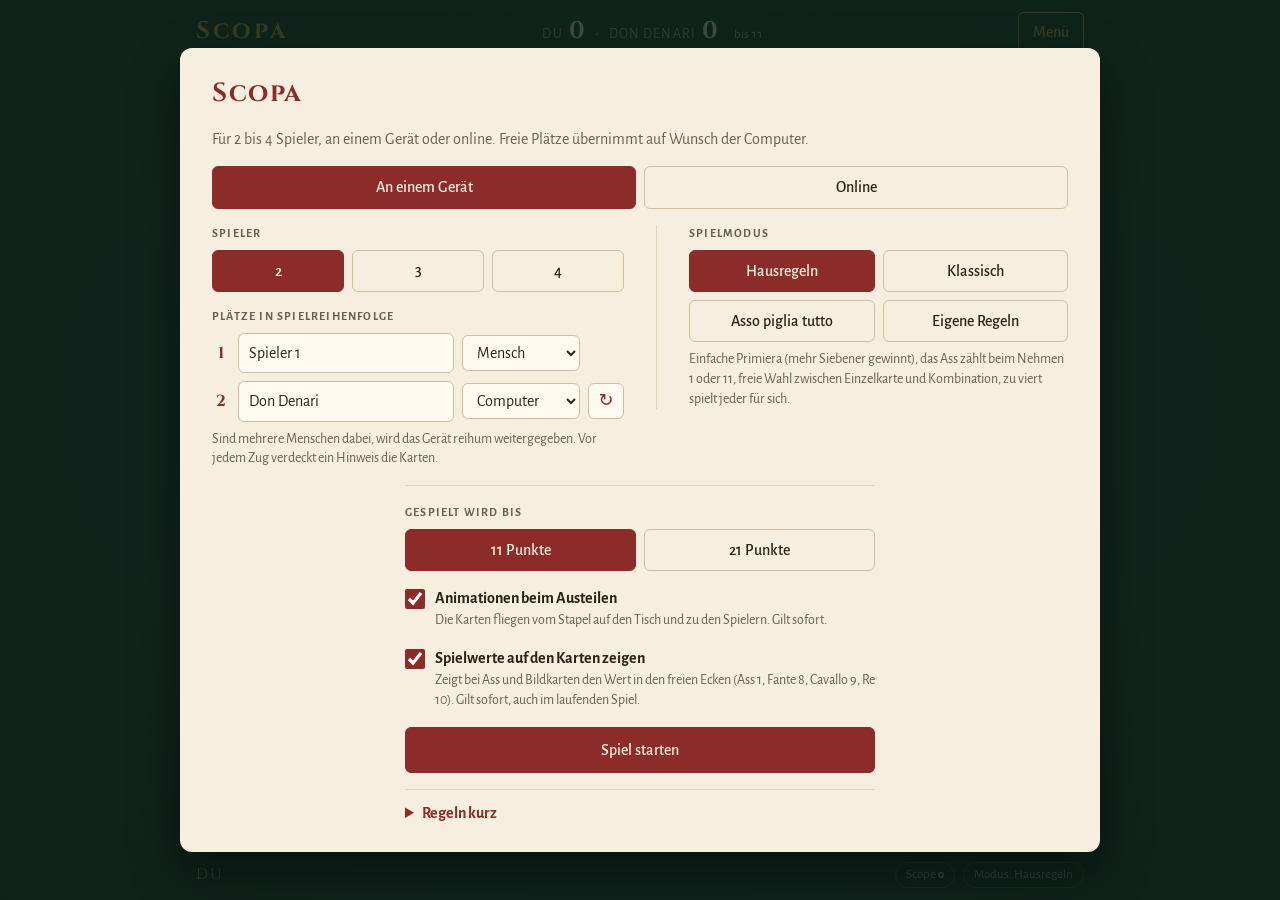
==== commit f44eb99c: "Scopa: Stapel für gesammelte Karten mit Flug-Animation Co-Authored-By: Claude Opus 5.5 <noreply@anth" ====
--- a/scopa/index.html
+++ b/scopa/index.html
@@ -91,6 +91,18 @@
 .deckpile{position:relative; flex:none; width:calc(var(--cw-pile) + 6px); height:calc(var(--cw-pile) * 1.53 + 6px); margin-right:10px; align-self:center}
 .deckpile .card.back{--cw:var(--cw-pile); position:absolute; left:calc(var(--i) * 3px); top:calc(var(--i) * -3px + 6px); border-width:2px; box-shadow:0 2px 4px rgba(0,0,0,.35)}
 .deckpile b{position:absolute; left:50%; top:55%; transform:translate(-50%,-50%); z-index:2; min-width:24px; padding:1px 6px; border-radius:999px; background:var(--felt-deep); color:var(--cream); border:1px solid var(--brass); font-size:12px; text-align:center; font-variant-numeric:tabular-nums}
+.handrow{display:grid; grid-template-columns:1fr auto 1fr; align-items:end; gap:8px}
+.mypile{justify-self:start; display:flex; flex-direction:column; align-items:center; gap:4px; padding-bottom:2px}
+.pilelbl{font-size:11px; letter-spacing:.08em; text-transform:uppercase; color:var(--muted)}
+.cpile{--pw:var(--cw-pile); position:relative; flex:none; width:calc(var(--pw) + 10px); height:calc(var(--pw) * 1.53 + 10px)}
+.cpile .card.back{--cw:var(--pw); position:absolute; left:5px; top:5px; border-width:2px; transform:rotate(var(--r)); box-shadow:0 2px 4px rgba(0,0,0,.35)}
+.cpile.empty::before{content:""; position:absolute; inset:5px; border:1.5px dashed var(--felt-line); border-radius:6px}
+.cpile b{position:absolute; left:50%; top:52%; transform:translate(-50%,-50%); z-index:2; min-width:22px; padding:1px 6px; border-radius:999px; background:var(--felt-deep); color:var(--cream); border:1px solid var(--brass); font-size:12px; text-align:center; font-variant-numeric:tabular-nums}
+.cpile.empty b{display:none}
+.opp-body{display:flex; align-items:center; justify-content:space-between; gap:8px}
+.opp .cpile{--pw:clamp(22px, 6vw, 30px)}
+.opp .cpile b{font-size:11px; min-width:18px; padding:0 4px}
+.card.flying{pointer-events:none; transition:none}
 .deckpile.gone{visibility:hidden; width:0; margin-right:0}
 .empty{color:var(--muted); font-style:italic}
 .card.target{transform:translateY(-6px); box-shadow:0 0 0 3px var(--brass), 0 10px 18px rgba(0,0,0,.35)}
@@ -182,7 +194,7 @@
 .team.t0{border-color:var(--team-a); color:var(--team-a)}
 .team.t1{border-color:var(--team-b); color:var(--team-b)}
 .me{display:flex; gap:8px; align-items:center}
-.hand{--cw:var(--cw-hand); align-items:flex-start}
+.hand{--cw:var(--cw-hand); align-items:flex-start; min-width:calc(var(--cw-hand) * 3 + 20px)}
 .hand .back{--cw:var(--cw-hand); border-width:3px}
 .seats .seat{display:grid; grid-template-columns:18px minmax(0,1fr) 7.4em 36px; gap:8px; align-items:center}
 .seats.teams .seat{grid-template-columns:18px minmax(0,1fr) 7.4em 36px auto}
@@ -263,7 +275,7 @@
   <section class="table" id="table" aria-label="Tisch"></section>
   <p class="msg" id="msg" aria-live="polite"></p>
   <div class="opts" id="opts"></div>
-  <section class="hand" id="hand" aria-label="Karten auf der Hand"></section>
+  <div class="handrow"><div aria-hidden="true"></div><section class="hand" id="hand" aria-label="Karten auf der Hand"></section><div class="mypile" id="myPile"></div></div>
   <section class="zone">
     <div class="me" id="meName"></div>
     <div class="chips" id="myChips"></div>
@@ -490,6 +502,7 @@
 }
 function commit(){
   if(!S.pending) return;
+  const fly=S.pending.ids?grabFlying():[];
   const {p,card,ids}=S.pending; S.pending=null;
   const side=sideOf(p);
   const lastPlay=S.deck.length===0&&handTotal()===0;
@@ -510,6 +523,7 @@
   if(isDu(S.turn)) S.msg+=' Du bist dran.';
   else if(!S.players[S.turn].ai) S.msg+=` ${label(S.turn)} ist dran.`;
   render(); proceed();
+  flyToPile(fly,side);
 }
 
 /* ---------- scoring ---------- */
@@ -630,7 +644,39 @@
   document.body.appendChild(el); setTimeout(()=>el.remove(),1350);
 }
 function sideChips(side){
-  return `<span class="chip">Gesammelt <b>${S.piles[side].length}</b></span><span class="chip ${S.scope[side]?'hot':''}">Scope <b>${S.scope[side]}</b></span>`;
+  return `<span class="chip ${S.scope[side]?'hot':''}">Scope <b>${S.scope[side]}</b></span>`;
+}
+/* face-down pile of captured cards; it grows in layers like the deck shrinks */
+function pileHTML(side){
+  const n=S.piles[side]?S.piles[side].length:0, layers=n>20?3:n>8?2:n?1:0, rot=['-6deg','5deg','-2deg'];
+  return `<div class="cpile ${n?'':'empty'}" data-side="${side}" role="img" aria-label="Gesammelt: ${n} Karten">${Array.from({length:layers},(_,i)=>`<div class="card back" style="--r:${rot[i]}"></div>`).join('')}<b>${n}</b></div>`;
+}
+/* captured cards fly from the table into the capturer's pile */
+function grabFlying(){
+  return [...document.querySelectorAll('#table .card.taken, #table .card.incoming')].map(el=>({el:el.cloneNode(true), r:el.getBoundingClientRect()}));
+}
+function flyToPile(items,side){
+  const reduce=window.matchMedia&&matchMedia('(prefers-reduced-motion: reduce)').matches;
+  if(!items||!items.length||!ui.anim||reduce) return;
+  const target=document.querySelector(`#myPile .cpile[data-side="${side}"]`)||document.querySelector(`.cpile[data-side="${side}"]`);
+  if(!target) return;
+  const t=target.getBoundingClientRect();
+  if(!t.width) return;
+  items.forEach(({el,r},i)=>{
+    if(!el.animate||!r.width) return;
+    el.classList.remove('taken','incoming','opp','target'); el.classList.add('flying');
+    Object.assign(el.style,{position:'fixed',left:r.left+'px',top:r.top+'px',width:r.width+'px',height:r.height+'px',margin:'0',zIndex:'25'});
+    document.body.appendChild(el);
+    const dx=t.left+t.width/2-(r.left+r.width/2), dy=t.top+t.height/2-(r.top+r.height/2), sc=Math.max(.2,t.width/r.width);
+    const a=el.animate([{transform:'none',opacity:1},{transform:`translate(${dx}px,${dy}px) scale(${sc}) rotate(${i%2?9:-9}deg)`,opacity:.7}],
+      {duration:440, delay:i*55, easing:'cubic-bezier(.45,.05,.3,1)', fill:'forwards'});
+    a.onfinish=()=>el.remove();
+    setTimeout(()=>el.remove(),1600);
+  });
+  setTimeout(()=>{
+    const p=document.querySelector(`#myPile .cpile[data-side="${side}"]`)||document.querySelector(`.cpile[data-side="${side}"]`);
+    if(p&&p.animate) p.animate([{transform:'scale(1)'},{transform:'scale(1.14)'},{transform:'scale(1)'}],{duration:280, easing:'ease-out'});
+  }, 440+55*(items.length-1));
 }
 /* online host only: after 20 s of waiting, a silent player's seat can go to the computer */
 function replaceBtn(p){
@@ -654,7 +700,7 @@
   const others=[]; for(let k=1;k<n;k++) others.push((bottom+k)%n);
   $('opps').innerHTML=others.map(p=>`<div data-seat="${p}" class="opp ${S.turn===p&&S.phase==='play'?'active':''}">
       <div class="top"><span class="name">${esc(label(p))}</span><span class="tags">${seatTag(p)}</span></div>${replaceBtn(p)}
-      <div class="opp-cards">${S.hand[p].map(()=>'<div class="card back" aria-hidden="true"></div>').join('')||'<span class="none">keine Karten</span>'}</div>
+      <div class="opp-body"><div class="opp-cards">${S.hand[p].map(()=>'<div class="card back" aria-hidden="true"></div>').join('')||'<span class="none">keine Karten</span>'}</div>${pileHTML(sideOf(p))}</div>
       ${S.teams?'':`<div class="chips">${sideChips(sideOf(p))}</div>`}
     </div>`).join('');
   $('opps').querySelectorAll('[data-replace]').forEach(b=>b.addEventListener('click',()=>{ b.disabled=true; onlineAction('replace',{seat:+b.dataset.replace}); }));
@@ -684,6 +730,7 @@
   } else {
     $('hand').innerHTML=S.hand[bottom].map(()=>'<div class="card back" aria-hidden="true"></div>').join('');
   }
+  $('myPile').innerHTML=pileHTML(sideOf(bottom))+'<span class="pilelbl">Gesammelt</span>';
   $('meName').innerHTML=`<span class="who">${esc(label(bottom))}</span>${seatTag(bottom)}`;
   const side=sideOf(bottom);
   $('myChips').innerHTML=(S.teams?`<span class="chip">Team ${'AB'[side]}: ${esc(teamMembers(side))}</span>`:'')+sideChips(side)+`<span class="chip">Modus: ${(MODES[st.mode]||MODES.house).name}</span>`;
@@ -1061,6 +1108,7 @@
 }
 async function applyRow(row,animate){
   const prev=ON.st, st=row.state, la=st.lastAction;
+  let fly=null;
   if(animate&&prev&&prev.status==='play'&&la&&la.moveNo===(prev.moveNo||0)+1){
     // show the move on the old table first, then the new state
     const hand=la.seat===ON.seat?ON.hand.filter(c=>c.id!==la.card.id):ON.hand;
@@ -1072,6 +1120,7 @@
     await sleep(la.seat===ON.seat?500:1200);
     if(!ON) return;
     if(la.scopa) flash(st.players[la.seat].side);
+    if(la.taken.length) fly={items:grabFlying(), side:st.players[la.seat].side};
   }
   if(row.id) ON.roomId=row.id;
   if(prev&&prev.turn!==st.turn) ON.turnSince=Date.now();
@@ -1088,6 +1137,7 @@
     else if(sum(st.handCounts)>sum(prev.handCounts)) S.dealt='hands';
   }
   render(ui.menu);
+  if(fly&&st.status==='play') flyToPile(fly.items,fly.side);
   onlineProceed();
 }
 function buildS(st,hand){
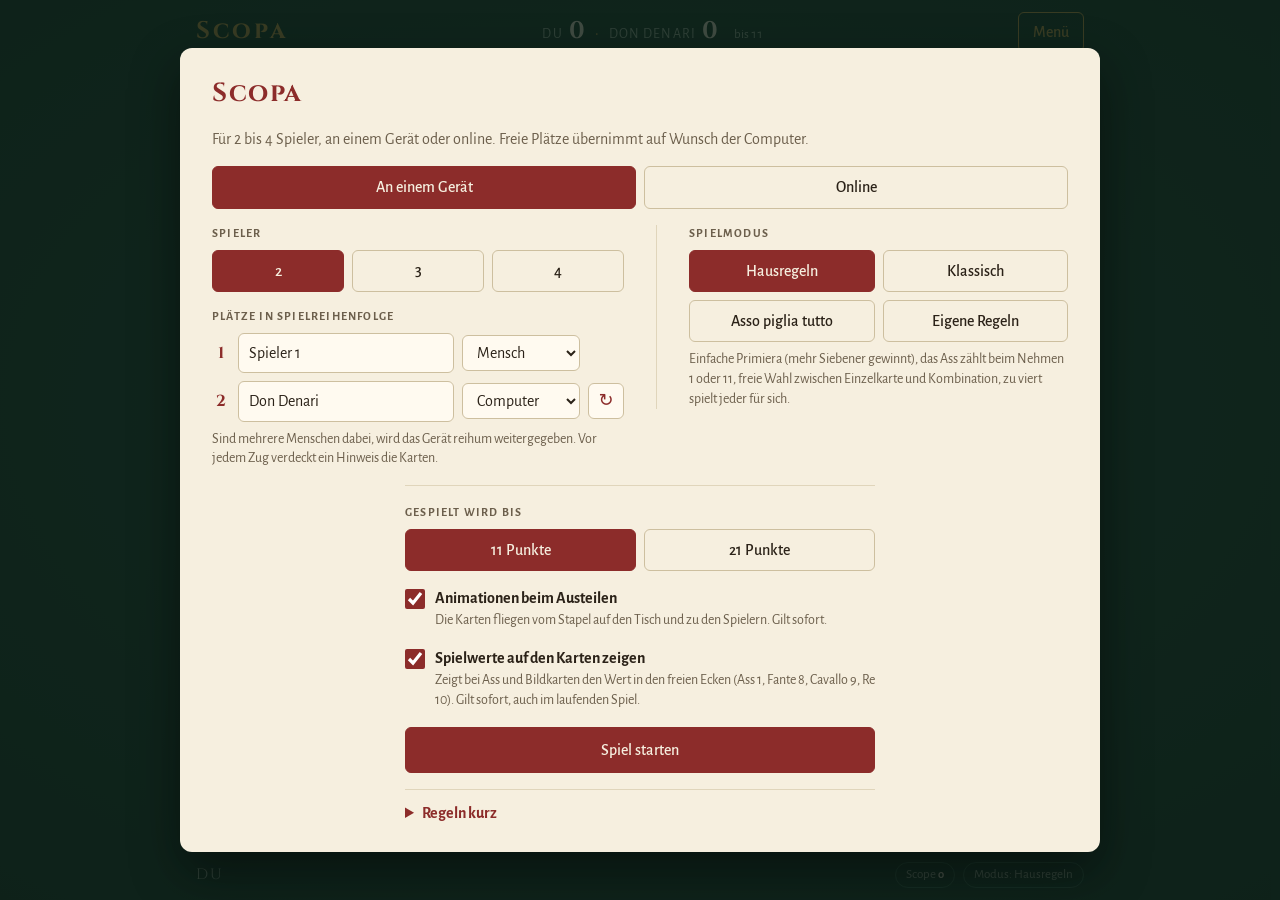
==== commit 90949a30: "Scopa: ganze Seite passt ohne Scrollen auf den Bildschirm Co-Authored-By: Claude Opus 5.5 <noreply@a" ====
--- a/scopa/index.html
+++ b/scopa/index.html
@@ -260,6 +260,58 @@
   .hand{gap:8px}
   .brand{font-size:20px}
 }
+/* the whole table fits on one screen: card sizes follow the screen height as well as its width */
+:root{
+  --cw-main:clamp(40px, min(14.5vw, 11vh), 82px);
+  --cw-hand:clamp(48px, min(19vw, 13.5vh), 106px);
+  --cw-pile:clamp(26px, min(9vw, 6.5vh), 48px);
+  --cw-opp:clamp(18px, min(6.5vw, 4.6vh), 34px);
+}
+@supports (height:1dvh){
+  :root{
+    --cw-main:clamp(40px, min(14.5vw, 11dvh), 82px);
+    --cw-hand:clamp(48px, min(19vw, 13.5dvh), 106px);
+    --cw-pile:clamp(26px, min(9vw, 6.5dvh), 48px);
+    --cw-opp:clamp(18px, min(6.5vw, 4.6dvh), 34px);
+  }
+}
+.app{height:100%; min-height:0; gap:clamp(6px, 1.4vh, 12px); padding-block:clamp(6px, 1.4vh, 12px)}
+.table{--cw:var(--cw-main); flex:1 1 0; min-height:calc(var(--cw) * 1.53 + 28px); overflow:auto}
+.table.crowded{--cw:calc(var(--cw-main) * .82)}
+.opp{padding:6px 10px; gap:4px}
+.opp .back{--cw:var(--cw-opp)}
+.opp .cpile{--pw:var(--cw-opp)}
+.opp-right{display:flex; align-items:center; gap:6px}
+.chip.mini{font-size:11px; padding:1px 7px}
+.hand{padding-top:6px}
+.opts{min-height:38px}
+header,.opps,.msg,.opts,.handrow,.zone{flex:none}
+/* many choices: one row that scrolls sideways instead of pushing the hand off screen */
+.opts.many{flex-wrap:nowrap; overflow-x:auto; justify-content:flex-start; padding-bottom:4px; scrollbar-width:thin}
+.opts.many p{width:auto; flex:none; white-space:nowrap}
+.opts.many .btn{flex:none; white-space:nowrap}
+@media (max-width:600px){
+  header{flex-wrap:nowrap; gap:8px}
+  .brand{font-size:18px; letter-spacing:.08em}
+  .score{flex:1; min-width:0; overflow:hidden; flex-wrap:nowrap; justify-content:safe center; gap:5px}
+  .score.many{gap:3px}
+  .score.many em{max-width:3.2ch; letter-spacing:0}
+  .score.many b{font-size:16px}
+  .score em{max-width:7ch; overflow:hidden; text-overflow:ellipsis; white-space:nowrap; font-size:11px}
+  .score b{font-size:18px}
+  .score small{display:none}
+  #menuBtn{padding:5px 10px}
+  .opps{grid-template-columns:repeat(auto-fit, minmax(98px, 1fr)); gap:6px}
+  .opp{padding:5px 8px}
+  .opp .tag.ai{display:none}
+  .team .long{display:none}
+  .opp .name{font-size:14px}
+  .opp-cards{gap:0}
+  .opp-cards .card + .card{margin-left:calc(var(--cw-opp) * -.3)}
+  .msg{font-size:14px; line-height:1.3}
+  .opts p{font-size:13px}
+  .modechip,.teamchip{display:none}
+}
 @media (prefers-reduced-motion:reduce){
   *{animation:none !important; transition:none !important}
 }
@@ -686,22 +738,22 @@
 }
 function seatTag(p){
   const pl=S.players[p], bits=[];
-  if(S.teams) bits.push(`<span class="team t${pl.side}">Team ${'AB'[pl.side]}</span>`);
-  if(pl.ai) bits.push('<span class="tag">Computer</span>');
+  if(S.teams) bits.push(`<span class="team t${pl.side}"><span class="long">Team </span>${'AB'[pl.side]}</span>`);
+  if(pl.ai) bits.push('<span class="tag ai">Computer</span>');
   return bits.join('');
 }
 function render(skipOverlay){
   const st=S.settings, n=N(), v=viewer(), bottom=v!==null?v:S.turn;
   const myTurn=canAct();
 
+  $('score').classList.toggle('many', S.scores.length>2);
   $('score').innerHTML=S.phase==='lobby'?'':S.scores.map((x,i)=>`<span class="sc ${S.teams?'t'+i:''}" ${S.teams?`title="${esc(teamMembers(i))}"`:''}><em>${esc(sideLabel(i))}</em><b>${x}</b></span>`).join('<span class="sep">·</span>')+`<small>bis ${st.target}</small>`;
 
   // other seats, in turn order after the bottom seat
   const others=[]; for(let k=1;k<n;k++) others.push((bottom+k)%n);
   $('opps').innerHTML=others.map(p=>`<div data-seat="${p}" class="opp ${S.turn===p&&S.phase==='play'?'active':''}">
       <div class="top"><span class="name">${esc(label(p))}</span><span class="tags">${seatTag(p)}</span></div>${replaceBtn(p)}
-      <div class="opp-body"><div class="opp-cards">${S.hand[p].map(()=>'<div class="card back" aria-hidden="true"></div>').join('')||'<span class="none">keine Karten</span>'}</div>${pileHTML(sideOf(p))}</div>
-      ${S.teams?'':`<div class="chips">${sideChips(sideOf(p))}</div>`}
+      <div class="opp-body"><div class="opp-cards">${S.hand[p].map(()=>'<div class="card back" aria-hidden="true"></div>').join('')||'<span class="none">keine Karten</span>'}</div><span class="opp-right">${S.scope[sideOf(p)]?`<span class="chip hot mini">Scope <b>${S.scope[sideOf(p)]}</b></span>`:''}${pileHTML(sideOf(p))}</span></div>
     </div>`).join('');
   $('opps').querySelectorAll('[data-replace]').forEach(b=>b.addEventListener('click',()=>{ b.disabled=true; onlineAction('replace',{seat:+b.dataset.replace}); }));
 
@@ -716,6 +768,7 @@
   if(P) html+=cardDiv(P.card,'incoming'+(P.p!==v?' opp':''));
   if(!S.table.length&&!P) html+='<span class="empty">Der Tisch ist leer.</span>';
   $('table').innerHTML=html;
+  $('table').classList.toggle('crowded', S.table.length+(P?1:0)>8);
   $('table').querySelectorAll('.card[data-id]').forEach(el=>el.addEventListener('click',()=>tableClick(el.dataset.id)));
 
   $('msg').textContent=S.msg||'';
@@ -733,7 +786,7 @@
   $('myPile').innerHTML=pileHTML(sideOf(bottom))+'<span class="pilelbl">Gesammelt</span>';
   $('meName').innerHTML=`<span class="who">${esc(label(bottom))}</span>${seatTag(bottom)}`;
   const side=sideOf(bottom);
-  $('myChips').innerHTML=(S.teams?`<span class="chip">Team ${'AB'[side]}: ${esc(teamMembers(side))}</span>`:'')+sideChips(side)+`<span class="chip">Modus: ${(MODES[st.mode]||MODES.house).name}</span>`;
+  $('myChips').innerHTML=(S.teams?`<span class="chip teamchip">Team ${'AB'[side]}: ${esc(teamMembers(side))}</span>`:'')+sideChips(side)+`<span class="chip modechip">Modus: ${(MODES[st.mode]||MODES.house).name}</span>`;
 
   // options
   let o='';
@@ -747,6 +800,7 @@
     if(blocked.length) o+=`<p class="rulehint">${blocked.length===1?'Die Kombination':'Die Kombinationen'} ${blocked.map(b=>b.map(c=>RANK_NAME[c.v]||c.v).join(' + ')).join(' oder ')} ${blocked.length===1?'ist':'sind'} nicht erlaubt, weil eine passende Einzelkarte auf dem Tisch liegt.</p>`;
   }
   $('opts').innerHTML=o;
+  $('opts').classList.toggle('many', selOpts.length>2);
   $('opts').querySelectorAll('button').forEach(b=>{
     const i=+b.dataset.o, op=selOpts[i];
     b.addEventListener('click',()=>play(S.turn,S.sel,i<0?null:op));
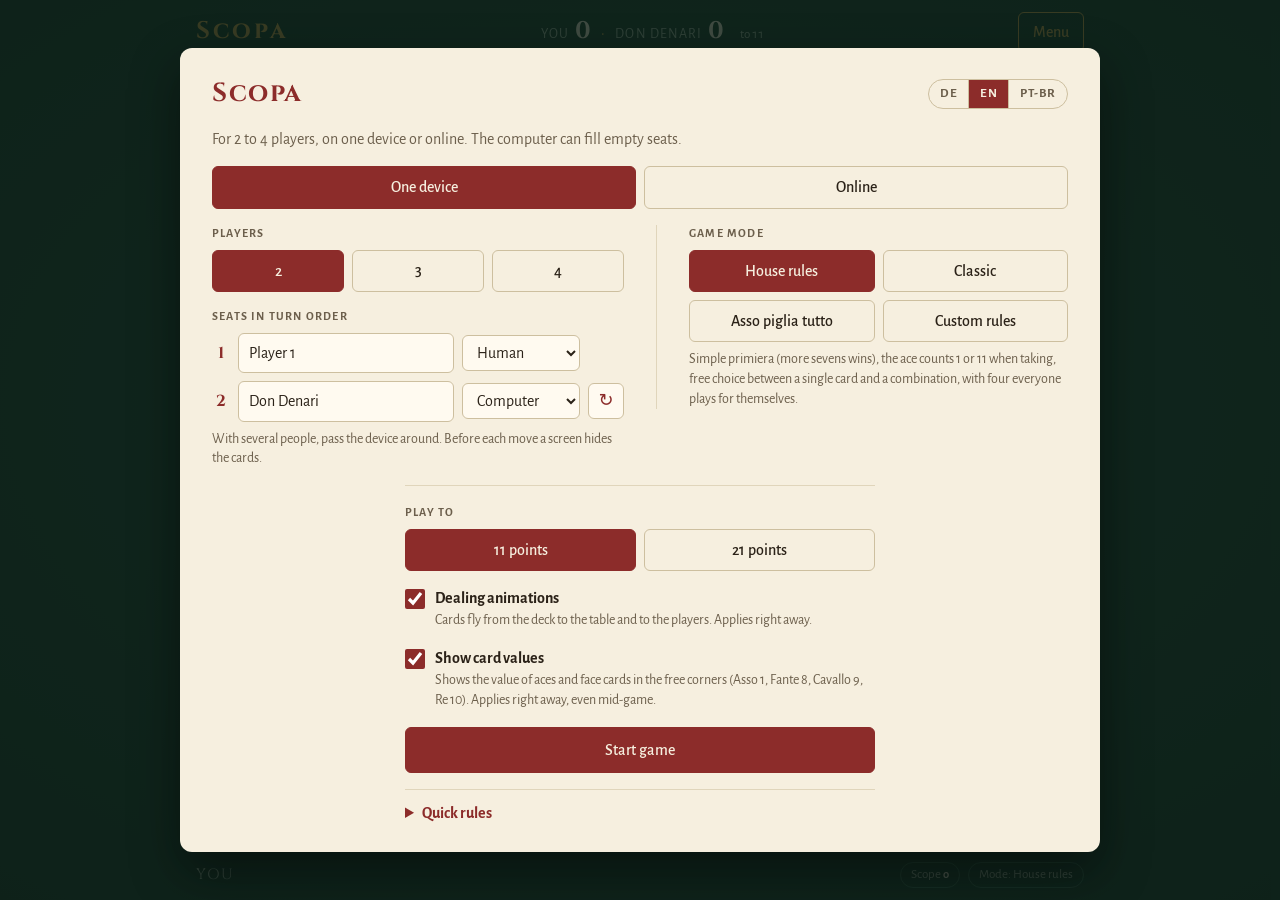
==== commit fc3006ff: "Scopa: Sprachwahl Deutsch, Englisch, Portugiesisch (BR); Server sendet Züge und Fehler sprachneutral" ====
--- a/scopa/index.html
+++ b/scopa/index.html
@@ -211,6 +211,12 @@
 .seats.teams [data-team]{display:inline-block}
 .seats .team.t0{color:#9a6a12; border-color:#d6b46a} .seats .team.t1{color:#2f5d8a; border-color:#9ab9d6}
 .hint{font-size:14px}
+.menuhead{display:flex; align-items:center; justify-content:space-between; gap:12px; flex-wrap:wrap}
+.langs{display:flex; border:1px solid #cdbf9f; border-radius:999px; overflow:hidden}
+.lang{font:inherit; font-size:13px; font-weight:700; letter-spacing:.04em; padding:5px 11px; border:0; background:transparent; color:var(--ink-soft); cursor:pointer}
+.lang + .lang{border-left:1px solid #cdbf9f}
+.lang.on{background:var(--wine); color:var(--cream)}
+.lang:focus-visible{outline:3px solid var(--brass); outline-offset:-3px}
 .sheet input[type=text]{font:inherit; padding:8px 10px; border:1px solid #cdbf9f; border-radius:6px; background:#fffaf0; color:var(--ink); min-width:0}
 .sheet input[type=text]:focus-visible{outline:3px solid var(--brass); outline-offset:1px}
 .online{display:flex; flex-direction:column; gap:8px}
@@ -343,6 +349,233 @@
 const SUIT_COLOR={D:'#b8860b',C:'#a8322a',S:'#2f5d8a',B:'#3d7a3a'};
 const PV={7:21,6:18,1:16,5:15,4:14,3:13,2:12,8:10,9:10,10:10};
 const nm=c=>`${RANK_NAME[c.v]||c.v} di ${SUIT_NAME[c.s]}`;
+/* ---------- languages ---------- */
+const LANGS={de:'Deutsch', en:'English', pt:'Português (BR)'};
+const I18N={
+de:{
+  you:"Du", youObj:"dich", team:"Team {x}", teamWord:"Team ", computer:"Computer", menu:"Menü", upTo:"bis {n}", noCards:"keine Karten",
+  collected:"Gesammelt", pileAria:"Gesammelt: {n} Karten", deckAria:"Stapel: {n} Karten", tableEmpty:"Der Tisch ist leer.",
+  modeChip:"Modus: {m}", teamChip:"Team {x}: {m}", replace:"Computer übernimmt", scopaPoint:"Punkt für {who}",
+  ariaOpps:"Mitspieler", ariaTable:"Tisch", ariaHand:"Karten auf der Hand", player:"Spieler {n}",
+  cantTake:"Mit dieser Karte kannst du nichts nehmen.", placeOnTable:"Auf den Tisch legen", takeAll:"Ganzen Tisch nehmen ({n} Karten)",
+  take:"Nehmen: {c}", chooseTake:"Wähle, was du nimmst:", tapHint:"Tippe eine Karte an. Zweimal tippen spielt sie direkt.",
+  blocked1:"Die Kombination {c} ist nicht erlaubt, weil eine passende Einzelkarte auf dem Tisch liegt.",
+  blockedN:"Die Kombinationen {c} sind nicht erlaubt, weil eine passende Einzelkarte auf dem Tisch liegt.", or:"oder",
+  startsYou:"Du beginnst. Wähle eine Karte.", starts:"{who} beginnt.", yourTurn:"Du bist dran.", theirTurn:"{who} ist dran.", roundOver:"Runde vorbei.",
+  mvTakeYou:"Du spielst {card} und nimmst {taken}.", mvTake:"{who} spielt {card} und nimmt {taken}.",
+  mvAllYou:"Du spielst {card} und nimmst den ganzen Tisch ({n} Karten). Asso piglia tutto!", mvAll:"{who} spielt {card} und nimmt den ganzen Tisch ({n} Karten). Asso piglia tutto!",
+  mvPlaceYou:"Du legst {card} auf den Tisch.", mvPlace:"{who} legt {card} auf den Tisch.",
+  rowCards:"Karten", rowDenari:"Denari", rowSettebello:"Settebello", rowPrimiera:"Primiera", rowScope:"Scope", missingSuit:"Farbe fehlt",
+  winsTeam:"Team {x} gewinnt", youWon:"Gewonnen!", wins:"{who} gewinnt", roundEnded:"Runde {n} vorbei",
+  restNote:"Die letzten {n} Tischkarten gingen an {who}.", tieGoesOn:"Gleichstand an der Spitze, es geht weiter.", canRestart:"{who} kann eine neue Partie starten.",
+  thisRound:"Diese Runde", total:"Gesamt", leaveRoom:"Raum verlassen", playAgain:"Nochmal spielen", nextRound:"Nächste Runde",
+  coverTitle:"{who} ist dran", coverText:"Gib das Gerät an {who}. Alle anderen schauen bitte weg.", sinceStart:"Bisher in dieser Runde", sinceLast:"Seit deinem letzten Zug", reveal:"Karten aufdecken",
+  intro:"Für 2 bis 4 Spieler, an einem Gerät oder online. Freie Plätze übernimmt auf Wunsch der Computer.", language:"Sprache",
+  oneDevice:"An einem Gerät", online:"Online", players:"Spieler", seatsOrder:"Plätze in Spielreihenfolge", seatName:"Name Platz {n}", seatBy:"Platz {n} besetzt durch",
+  human:"Mensch", reroll:"Anderen Namen würfeln", teamHint:"Zu viert spielen Platz 1 und 3 (Team A) gegen Platz 2 und 4 (Team B).",
+  passHint:"Sind mehrere Menschen dabei, wird das Gerät reihum weitergegeben. Vor jedem Zug verdeckt ein Hinweis die Karten.",
+  playOnline:"Online spielen", yourName:"Dein Name", onlineHint:"Jeder spielt am eigenen Gerät. Erstelle einen Raum mit Spielerzahl und Modus von hier, oder tritt mit dem Code eines Mitspielers bei.",
+  code:"Code", roomCode:"Raum-Code", join:"Beitreten", gameMode:"Spielmodus",
+  classicPrim:"Klassische Primiera", classicPrimHint:"Beste Karte jeder Farbe nach Punktwerten (7 = 21, 6 = 18, Ass = 16, 5 = 15 … Bildkarten = 10). Ohne Haken gewinnt, wer mehr Siebener hat, bei Gleichstand mehr Sechser, dann Asse.",
+  ace:"Ass", aceOne:"Zählt 1", aceOneHint:"Standardregel.", aceEleven:"Zählt 1 oder 11",
+  aceElevenHint:"Ein ausgespieltes Ass darf Karten nehmen, die zusammen 11 ergeben (z. B. 5 + 6). Liegt ein Ass auf dem Tisch, muss es zuerst dieses nehmen.",
+  aceAllHint:"Ein ausgespieltes Ass nimmt den ganzen Tisch. Das zählt nicht als Scopa.",
+  free:"Freie Wahl beim Nehmen", freeHint:"Liegt eine passende Einzelkarte und eine passende Kombination auf dem Tisch, darfst du wählen. Ohne Haken hat die Einzelkarte Vorrang.",
+  withFour:"Zu viert", teams2v2:"Teams (2 gegen 2)", solo:"Jeder für sich", playTo:"Gespielt wird bis", points:"{n} Punkte",
+  animLbl:"Animationen beim Austeilen", animHint:"Die Karten fliegen vom Stapel auf den Tisch und zu den Spielern. Gilt sofort.",
+  valuesLbl:"Spielwerte auf den Karten zeigen", valuesHint:"Zeigt bei Ass und Bildkarten den Wert in den freien Ecken (Ass 1, Fante 8, Cavallo 9, Re 10). Gilt sofort, auch im laufenden Spiel.",
+  resume:"Weiterspielen", createRoom:"Raum erstellen", newGame:"Neues Spiel", startGame:"Spiel starten", rulesShort:"Regeln kurz",
+  rule1:"Jeder hat 3 Karten, zu Beginn liegen 4 offen auf dem Tisch.",
+  rule2:"Spiele eine Karte: Nimm eine Tischkarte mit gleichem Wert oder mehrere, deren Summe passt. Eine einzelne passende Karte hat Vorrang, außer der Modus erlaubt freie Wahl.",
+  rule3:"Wer den Tisch abräumt, macht eine Scopa (1 Punkt), außer mit dem letzten Zug der Runde.",
+  rule4:"Je 1 Punkt für meiste Karten, meiste Denari, Settebello (7 di Denari) und Primiera. Bei Gleichstand gibt es keinen Punkt.",
+  rule5:"Werte: Ass 1, 2–7, Fante 8, Cavallo 9, Re 10. Die Modi ändern, was das Ass kann.",
+  nameFirst:"Trag zuerst deinen Namen ein.", codeFour:"Der Raum-Code hat vier Buchstaben.",
+  modeHouse:"Hausregeln", modeHouseDesc:"Einfache Primiera (mehr Siebener gewinnt), das Ass zählt beim Nehmen 1 oder 11, freie Wahl zwischen Einzelkarte und Kombination, zu viert spielt jeder für sich.",
+  modeClassic:"Klassisch", modeClassicDesc:"Primiera mit Punktwerten, das Ass zählt 1, eine passende Einzelkarte hat Vorrang vor Kombinationen, zu viert zwei gegen zwei.",
+  modeAsso:"Asso piglia tutto", modeAssoDesc:"Wie Klassisch, aber ein ausgespieltes Ass nimmt den ganzen Tisch. Das zählt nicht als Scopa.",
+  modeCustom:"Eigene Regeln", modeCustomDesc:"Stell die Regeln unten selbst zusammen.",
+  waitingRoom:"Warteraum", lobbyIntro:"Teile den Code oder den Link mit deinen Mitspielern. Sie öffnen das Spiel, wählen „Online“ und treten bei.",
+  copyCode:"Code kopieren", copyLink:"Link kopieren", copiedCode:"Code kopiert.", copiedLink:"Link kopiert.", linkSelected:"Link markiert, jetzt kopieren.",
+  seatsHead:"Plätze · {m} · bis {n}", host:"Gastgeber", freeSeat:"Freier Platz", release:"Freigeben",
+  openSeats1:"Noch 1 Platz frei. Beim Start übernimmt dort der Computer.", openSeatsN:"Noch {n} Plätze frei. Beim Start übernimmt dort der Computer.",
+  allSeated:"Alle Plätze sind besetzt.", waitHost:"Warten, bis {who} das Spiel startet.",
+  netErr:"Keine Verbindung zum Server. Online spielen geht über thisksad.github.io/Game-Hub/scopa/ und braucht Internet.",
+  badResponse:"Unerwartete Antwort vom Server.", serverErr:"Serverfehler, bitte nochmal versuchen.", loadErr:"Serverfehler beim Laden.",
+  roomGone:"Diesen Raum gibt es nicht mehr.", seatLost:"Dein Platz in diesem Raum ist nicht mehr gültig, zum Beispiel weil der Computer ihn übernommen hat.",
+  e_noRoom:"Diesen Raum gibt es nicht (mehr). Prüf den Code.", e_started:"In diesem Raum läuft das Spiel schon.", e_full:"Der Raum ist schon voll.",
+  e_notInRoom:"Du sitzt nicht in diesem Raum.", e_hostOnly:"Das darf nur der Gastgeber.", e_noSeat:"Diesen Platz gibt es nicht.",
+  e_seatTaken:"Auf diesem Platz sitzt schon jemand.", e_noRound:"Gerade läuft keine Runde.", e_notTurn:"Du bist nicht dran.",
+  e_noCard:"Diese Karte hast du nicht auf der Hand.", e_badTake:"Diese Karten darfst du mit dieser Karte nicht nehmen.",
+  e_mustTake:"Mit dieser Karte musst du etwas vom Tisch nehmen.", e_conflict:"Jemand anderes war schneller. Versuch es gleich nochmal.",
+  e_cantReplace:"Diesen Platz kann der Computer nicht übernehmen.", e_noCode:"Konnte keinen freien Raum-Code finden. Versuch es nochmal."
+},
+en:{
+  you:"You", youObj:"you", team:"Team {x}", teamWord:"Team ", computer:"Computer", menu:"Menu", upTo:"to {n}", noCards:"no cards",
+  collected:"Captured", pileAria:"Captured: {n} cards", deckAria:"Deck: {n} cards", tableEmpty:"The table is empty.",
+  modeChip:"Mode: {m}", teamChip:"Team {x}: {m}", replace:"Computer takes over", scopaPoint:"Point for {who}",
+  ariaOpps:"Other players", ariaTable:"Table", ariaHand:"Your hand", player:"Player {n}",
+  cantTake:"You can't take anything with this card.", placeOnTable:"Put on the table", takeAll:"Take the whole table ({n} cards)",
+  take:"Take: {c}", chooseTake:"Choose what to take:", tapHint:"Tap a card. Tap it twice to play it right away.",
+  blocked1:"The combination {c} is not allowed because a matching single card is on the table.",
+  blockedN:"The combinations {c} are not allowed because a matching single card is on the table.", or:"or",
+  startsYou:"You start. Pick a card.", starts:"{who} starts.", yourTurn:"Your turn.", theirTurn:"{who}'s turn.", roundOver:"Round over.",
+  mvTakeYou:"You play {card} and take {taken}.", mvTake:"{who} plays {card} and takes {taken}.",
+  mvAllYou:"You play {card} and take the whole table ({n} cards). Asso piglia tutto!", mvAll:"{who} plays {card} and takes the whole table ({n} cards). Asso piglia tutto!",
+  mvPlaceYou:"You put {card} on the table.", mvPlace:"{who} puts {card} on the table.",
+  rowCards:"Cards", rowDenari:"Denari", rowSettebello:"Settebello", rowPrimiera:"Primiera", rowScope:"Scope", missingSuit:"Suit missing",
+  winsTeam:"Team {x} wins", youWon:"You won!", wins:"{who} wins", roundEnded:"Round {n} over",
+  restNote:"The last {n} table cards went to {who}.", tieGoesOn:"Tied for the lead, play continues.", canRestart:"{who} can start a new game.",
+  thisRound:"This round", total:"Total", leaveRoom:"Leave room", playAgain:"Play again", nextRound:"Next round",
+  coverTitle:"{who}'s turn", coverText:"Pass the device to {who}. Everyone else, please look away.", sinceStart:"So far this round", sinceLast:"Since your last move", reveal:"Show my cards",
+  intro:"For 2 to 4 players, on one device or online. The computer can fill empty seats.", language:"Language",
+  oneDevice:"One device", online:"Online", players:"Players", seatsOrder:"Seats in turn order", seatName:"Name, seat {n}", seatBy:"Seat {n} taken by",
+  human:"Human", reroll:"Roll another name", teamHint:"With four, seats 1 and 3 (Team A) play against seats 2 and 4 (Team B).",
+  passHint:"With several people, pass the device around. Before each move a screen hides the cards.",
+  playOnline:"Play online", yourName:"Your name", onlineHint:"Everyone plays on their own device. Create a room with the player count and mode chosen here, or join with a friend's code.",
+  code:"Code", roomCode:"Room code", join:"Join", gameMode:"Game mode",
+  classicPrim:"Classic primiera", classicPrimHint:"Best card of each suit by point value (7 = 21, 6 = 18, ace = 16, 5 = 15 … face cards = 10). Unchecked: whoever has more sevens wins, on a tie more sixes, then aces.",
+  ace:"Ace", aceOne:"Counts 1", aceOneHint:"Standard rule.", aceEleven:"Counts 1 or 11",
+  aceElevenHint:"A played ace may take cards that add up to 11 (e.g. 5 + 6). If an ace is on the table, it must take that one first.",
+  aceAllHint:"A played ace takes the whole table. This does not count as a scopa.",
+  free:"Free choice when taking", freeHint:"If both a matching single card and a matching combination are on the table, you may choose. Unchecked: the single card comes first.",
+  withFour:"With four", teams2v2:"Teams (2 vs 2)", solo:"Each for themselves", playTo:"Play to", points:"{n} points",
+  animLbl:"Dealing animations", animHint:"Cards fly from the deck to the table and to the players. Applies right away.",
+  valuesLbl:"Show card values", valuesHint:"Shows the value of aces and face cards in the free corners (Asso 1, Fante 8, Cavallo 9, Re 10). Applies right away, even mid-game.",
+  resume:"Continue", createRoom:"Create room", newGame:"New game", startGame:"Start game", rulesShort:"Quick rules",
+  rule1:"Everyone holds 3 cards; at the start 4 cards lie face up on the table.",
+  rule2:"Play a card: take a table card of the same value, or several whose sum matches. A matching single card comes first unless the mode allows free choice.",
+  rule3:"Clearing the table is a scopa (1 point), except with the last move of the round.",
+  rule4:"1 point each for most cards, most Denari, the Settebello (7 di Denari) and the Primiera. On a tie nobody gets the point.",
+  rule5:"Values: ace 1, 2–7, Fante 8, Cavallo 9, Re 10. The modes change what the ace can do.",
+  nameFirst:"Enter your name first.", codeFour:"The room code has four letters.",
+  modeHouse:"House rules", modeHouseDesc:"Simple primiera (more sevens wins), the ace counts 1 or 11 when taking, free choice between a single card and a combination, with four everyone plays for themselves.",
+  modeClassic:"Classic", modeClassicDesc:"Primiera by point values, the ace counts 1, a matching single card comes before combinations, with four it's two against two.",
+  modeAsso:"Asso piglia tutto", modeAssoDesc:"Like Classic, but a played ace takes the whole table. This does not count as a scopa.",
+  modeCustom:"Custom rules", modeCustomDesc:"Set the rules yourself below.",
+  waitingRoom:"Waiting room", lobbyIntro:"Share the code or the link with your friends. They open the game, choose “Online” and join.",
+  copyCode:"Copy code", copyLink:"Copy link", copiedCode:"Code copied.", copiedLink:"Link copied.", linkSelected:"Link selected, copy it now.",
+  seatsHead:"Seats · {m} · to {n}", host:"Host", freeSeat:"Free seat", release:"Free up",
+  openSeats1:"1 seat still free. The computer takes it when the game starts.", openSeatsN:"{n} seats still free. The computer takes them when the game starts.",
+  allSeated:"All seats are taken.", waitHost:"Waiting for {who} to start the game.",
+  netErr:"No connection to the server. Online play works at thisksad.github.io/Game-Hub/scopa/ and needs internet.",
+  badResponse:"Unexpected response from the server.", serverErr:"Server error, please try again.", loadErr:"Server error while loading.",
+  roomGone:"This room no longer exists.", seatLost:"Your seat in this room is no longer valid, for example because the computer took it over.",
+  e_noRoom:"This room doesn't exist (anymore). Check the code.", e_started:"The game in this room has already started.", e_full:"The room is already full.",
+  e_notInRoom:"You're not seated in this room.", e_hostOnly:"Only the host can do that.", e_noSeat:"That seat doesn't exist.",
+  e_seatTaken:"Someone is already in that seat.", e_noRound:"No round is running right now.", e_notTurn:"It's not your turn.",
+  e_noCard:"You don't have that card.", e_badTake:"You can't take those cards with this card.",
+  e_mustTake:"With this card you have to take something from the table.", e_conflict:"Someone else was faster. Try again in a moment.",
+  e_cantReplace:"The computer can't take over this seat.", e_noCode:"Couldn't find a free room code. Please try again."
+},
+pt:{
+  you:"Você", youObj:"você", team:"Time {x}", teamWord:"Time ", computer:"Computador", menu:"Menu", upTo:"até {n}", noCards:"sem cartas",
+  collected:"Capturadas", pileAria:"Capturadas: {n} cartas", deckAria:"Monte: {n} cartas", tableEmpty:"A mesa está vazia.",
+  modeChip:"Modo: {m}", teamChip:"Time {x}: {m}", replace:"Computador assume", scopaPoint:"Ponto para {who}",
+  ariaOpps:"Outros jogadores", ariaTable:"Mesa", ariaHand:"Sua mão", player:"Jogador {n}",
+  cantTake:"Com esta carta você não pode pegar nada.", placeOnTable:"Colocar na mesa", takeAll:"Pegar a mesa inteira ({n} cartas)",
+  take:"Pegar: {c}", chooseTake:"Escolha o que pegar:", tapHint:"Toque em uma carta. Toque duas vezes para jogá-la direto.",
+  blocked1:"A combinação {c} não é permitida porque há uma carta igual sozinha na mesa.",
+  blockedN:"As combinações {c} não são permitidas porque há uma carta igual sozinha na mesa.", or:"ou",
+  startsYou:"Você começa. Escolha uma carta.", starts:"{who} começa.", yourTurn:"Sua vez.", theirTurn:"Vez de {who}.", roundOver:"Fim da rodada.",
+  mvTakeYou:"Você joga {card} e pega {taken}.", mvTake:"{who} joga {card} e pega {taken}.",
+  mvAllYou:"Você joga {card} e pega a mesa inteira ({n} cartas). Asso piglia tutto!", mvAll:"{who} joga {card} e pega a mesa inteira ({n} cartas). Asso piglia tutto!",
+  mvPlaceYou:"Você coloca {card} na mesa.", mvPlace:"{who} coloca {card} na mesa.",
+  rowCards:"Cartas", rowDenari:"Denari", rowSettebello:"Settebello", rowPrimiera:"Primiera", rowScope:"Scope", missingSuit:"Falta naipe",
+  winsTeam:"Time {x} vence", youWon:"Você venceu!", wins:"{who} vence", roundEnded:"Fim da rodada {n}",
+  restNote:"As últimas {n} cartas da mesa foram para {who}.", tieGoesOn:"Empate na liderança, o jogo continua.", canRestart:"{who} pode começar uma nova partida.",
+  thisRound:"Esta rodada", total:"Total", leaveRoom:"Sair da sala", playAgain:"Jogar de novo", nextRound:"Próxima rodada",
+  coverTitle:"Vez de {who}", coverText:"Passe o aparelho para {who}. Os outros, por favor, não olhem.", sinceStart:"Até agora nesta rodada", sinceLast:"Desde a sua última jogada", reveal:"Mostrar minhas cartas",
+  intro:"Para 2 a 4 jogadores, em um aparelho ou online. O computador pode ocupar os lugares vagos.", language:"Idioma",
+  oneDevice:"Um aparelho", online:"Online", players:"Jogadores", seatsOrder:"Lugares na ordem de jogo", seatName:"Nome, lugar {n}", seatBy:"Lugar {n} ocupado por",
+  human:"Pessoa", reroll:"Sortear outro nome", teamHint:"Com quatro, os lugares 1 e 3 (Time A) jogam contra os lugares 2 e 4 (Time B).",
+  passHint:"Com várias pessoas, o aparelho passa de mão em mão. Antes de cada jogada uma tela esconde as cartas.",
+  playOnline:"Jogar online", yourName:"Seu nome", onlineHint:"Cada um joga no próprio aparelho. Crie uma sala com o número de jogadores e o modo escolhidos aqui, ou entre com o código de um amigo.",
+  code:"Código", roomCode:"Código da sala", join:"Entrar", gameMode:"Modo de jogo",
+  classicPrim:"Primiera clássica", classicPrimHint:"Melhor carta de cada naipe pelo valor em pontos (7 = 21, 6 = 18, ás = 16, 5 = 15 … figuras = 10). Desmarcado: vence quem tem mais setes; em caso de empate, mais seis, depois ases.",
+  ace:"Ás", aceOne:"Vale 1", aceOneHint:"Regra padrão.", aceEleven:"Vale 1 ou 11",
+  aceElevenHint:"Um ás jogado pode pegar cartas que somam 11 (ex.: 5 + 6). Se houver um ás na mesa, ele precisa pegá-lo primeiro.",
+  aceAllHint:"Um ás jogado pega a mesa inteira. Isso não conta como scopa.",
+  free:"Escolha livre ao pegar", freeHint:"Se houver na mesa uma carta igual e uma combinação com a mesma soma, você pode escolher. Desmarcado: a carta sozinha tem prioridade.",
+  withFour:"Com quatro", teams2v2:"Times (2 contra 2)", solo:"Cada um por si", playTo:"Jogar até", points:"{n} pontos",
+  animLbl:"Animações ao distribuir", animHint:"As cartas voam do monte para a mesa e para os jogadores. Vale na hora.",
+  valuesLbl:"Mostrar valores nas cartas", valuesHint:"Mostra o valor dos ases e das figuras nos cantos livres (Asso 1, Fante 8, Cavallo 9, Re 10). Vale na hora, mesmo durante o jogo.",
+  resume:"Continuar", createRoom:"Criar sala", newGame:"Novo jogo", startGame:"Começar jogo", rulesShort:"Regras rápidas",
+  rule1:"Cada um tem 3 cartas; no início 4 cartas ficam abertas na mesa.",
+  rule2:"Jogue uma carta: pegue uma carta da mesa de mesmo valor, ou várias cuja soma dê o valor. Uma carta igual sozinha tem prioridade, a não ser que o modo permita escolha livre.",
+  rule3:"Quem limpa a mesa faz uma scopa (1 ponto), exceto na última jogada da rodada.",
+  rule4:"1 ponto cada para mais cartas, mais Denari, o Settebello (7 di Denari) e a Primiera. Em caso de empate ninguém pontua.",
+  rule5:"Valores: ás 1, 2–7, Fante 8, Cavallo 9, Re 10. Os modos mudam o que o ás pode fazer.",
+  nameFirst:"Digite seu nome primeiro.", codeFour:"O código da sala tem quatro letras.",
+  modeHouse:"Regras da casa", modeHouseDesc:"Primiera simples (vence quem tem mais setes), o ás vale 1 ou 11 ao pegar, escolha livre entre carta sozinha e combinação, com quatro cada um joga por si.",
+  modeClassic:"Clássico", modeClassicDesc:"Primiera por valores em pontos, o ás vale 1, uma carta igual sozinha tem prioridade sobre combinações, com quatro é dois contra dois.",
+  modeAsso:"Asso piglia tutto", modeAssoDesc:"Como o Clássico, mas um ás jogado pega a mesa inteira. Isso não conta como scopa.",
+  modeCustom:"Regras próprias", modeCustomDesc:"Defina as regras abaixo.",
+  waitingRoom:"Sala de espera", lobbyIntro:"Compartilhe o código ou o link com seus amigos. Eles abrem o jogo, escolhem “Online” e entram.",
+  copyCode:"Copiar código", copyLink:"Copiar link", copiedCode:"Código copiado.", copiedLink:"Link copiado.", linkSelected:"Link selecionado, copie agora.",
+  seatsHead:"Lugares · {m} · até {n}", host:"Anfitrião", freeSeat:"Lugar livre", release:"Liberar",
+  openSeats1:"Ainda há 1 lugar livre. Ao começar, o computador o ocupa.", openSeatsN:"Ainda há {n} lugares livres. Ao começar, o computador os ocupa.",
+  allSeated:"Todos os lugares estão ocupados.", waitHost:"Esperando {who} começar o jogo.",
+  netErr:"Sem conexão com o servidor. O jogo online funciona em thisksad.github.io/Game-Hub/scopa/ e precisa de internet.",
+  badResponse:"Resposta inesperada do servidor.", serverErr:"Erro no servidor, tente novamente.", loadErr:"Erro do servidor ao carregar.",
+  roomGone:"Esta sala não existe mais.", seatLost:"Seu lugar nesta sala não é mais válido, por exemplo porque o computador assumiu.",
+  e_noRoom:"Esta sala não existe (mais). Confira o código.", e_started:"O jogo nesta sala já começou.", e_full:"A sala já está cheia.",
+  e_notInRoom:"Você não está nesta sala.", e_hostOnly:"Só o anfitrião pode fazer isso.", e_noSeat:"Esse lugar não existe.",
+  e_seatTaken:"Alguém já está nesse lugar.", e_noRound:"Nenhuma rodada em andamento.", e_notTurn:"Não é a sua vez.",
+  e_noCard:"Você não tem essa carta.", e_badTake:"Você não pode pegar essas cartas com esta carta.",
+  e_mustTake:"Com esta carta você precisa pegar algo da mesa.", e_conflict:"Alguém foi mais rápido. Tente de novo em instantes.",
+  e_cantReplace:"O computador não pode assumir este lugar.", e_noCode:"Não foi possível encontrar um código livre. Tente de novo."
+}};
+function detectLang(){
+  try{ const s=JSON.parse(localStorage.getItem('scopa-settings'))||{}; if(LANGS[s.lang]) return s.lang; }catch(e){}
+  const n=(navigator.language||'de').toLowerCase();
+  return n.startsWith('pt')?'pt':n.startsWith('en')?'en':n.startsWith('de')?'de':'en';
+}
+let LANG=detectLang();
+function t(k,v){
+  let s=I18N[LANG]&&I18N[LANG][k];
+  if(s===undefined) s=I18N.de[k];
+  if(s===undefined) return k;
+  return v?s.replace(/\{(\w+)\}/g,(_,x)=>v[x]!==undefined?v[x]:''):s;
+}
+const DEFAULT_NAME_RE=/^(Spieler|Player|Jogador) \d$/;
+const modeName=k=>t({house:'modeHouse',classic:'modeClassic',asso:'modeAsso',custom:'modeCustom'}[k]||'modeHouse');
+const modeDesc=k=>t({house:'modeHouseDesc',classic:'modeClassicDesc',asso:'modeAssoDesc',custom:'modeCustomDesc'}[k]||'modeHouseDesc');
+/* static labels outside the rendered regions */
+function applyLang(){
+  document.documentElement.lang=LANG==='pt'?'pt-BR':LANG;
+  $('menuBtn').textContent=t('menu');
+  $('opps').setAttribute('aria-label',t('ariaOpps'));
+  $('table').setAttribute('aria-label',t('ariaTable'));
+  $('hand').setAttribute('aria-label',t('ariaHand'));
+}
+/* a move as text, from structured log data (also understands older plain-text entries) */
+function logText(e){
+  if(!e) return '';
+  if(!e.kind) return e.text||'';
+  const me=isMe(e.p), who=me?'':(S.players[e.p]?S.players[e.p].name:'');
+  let s;
+  if(e.kind==='place') s=t(me?'mvPlaceYou':'mvPlace',{who,card:nm(e.card)});
+  else if(e.kind==='all') s=t(me?'mvAllYou':'mvAll',{who,card:nm(e.card),n:(e.taken||[]).length});
+  else s=t(me?'mvTakeYou':'mvTake',{who,card:nm(e.card),taken:(e.taken||[]).map(nm).join(' + ')});
+  return e.scopa?s+' Scopa!':s;
+}
+function statusText(){
+  if(S.phase==='roundEnd'||S.phase==='gameEnd') return t('roundOver');
+  if(S.phase!=='play') return '';
+  const last=S.log&&S.log.length?S.log[S.log.length-1]:null;
+  if(!last) return isMe(S.turn)?t('startsYou'):t('starts',{who:label(S.turn)});
+  let s=logText(last);
+  if(!S.pending){
+    if(isMe(S.turn)) s+=' '+t('yourTurn');
+    else if(!S.players[S.turn].ai) s+=' '+t('theirTurn',{who:S.players[S.turn].name});
+  }
+  return s;
+}
+const ROW_KEYS={Karten:'cards',Denari:'denari',Settebello:'settebello',Primiera:'primiera',Scope:'scope'};
+const rowLabel=r=>{ const k=r.key||ROW_KEYS[r.label]; return k?t('row'+k[0].toUpperCase()+k.slice(1)):r.label; };
+const cellVal=v=>v===null||v==='Farbe fehlt'?t('missingSuit'):v;
+
 
 /* ---------- card artwork ---------- */
 function sym(s,x,y,k){
@@ -438,11 +671,12 @@
 const RETIRED=['Computer','Re Algoritmo','Mamma Mia 2.0','Bastoni-Bot','Luigi Logik','Signora Silicio'];
 const isCompName=n=>!n||RETIRED.includes(n)||COMP_NAMES.includes(n);
 const DEFAULT_SEATS=[{name:'Spieler 1',ai:false},{name:'Don Denari',ai:true},{name:'Spieler 3',ai:false},{name:'Spieler 4',ai:false}];
+const defaultName=i=>t('player',{n:i+1});
 const MODES={
-  house:{name:'Hausregeln', classic:false, ace:'eleven', teams:false, free:true, desc:'Einfache Primiera (mehr Siebener gewinnt), das Ass zählt beim Nehmen 1 oder 11, freie Wahl zwischen Einzelkarte und Kombination, zu viert spielt jeder für sich.'},
-  classic:{name:'Klassisch', classic:true, ace:'one', teams:true, free:false, desc:'Primiera mit Punktwerten, das Ass zählt 1, eine passende Einzelkarte hat Vorrang vor Kombinationen, zu viert zwei gegen zwei.'},
-  asso:{name:'Asso piglia tutto', classic:true, ace:'all', teams:true, free:false, desc:'Wie Klassisch, aber ein ausgespieltes Ass nimmt den ganzen Tisch. Das zählt nicht als Scopa.'},
-  custom:{name:'Eigene Regeln', desc:'Stell die Regeln unten selbst zusammen.'}
+  house:{classic:false, ace:'eleven', teams:false, free:true},
+  classic:{classic:true, ace:'one', teams:true, free:false},
+  asso:{classic:true, ace:'all', teams:true, free:false},
+  custom:{}
 };
 function rulesOf(s){ const m=MODES[s.mode]; return (s.mode==='custom'||!m)?{...s.custom}:{classic:m.classic, ace:m.ace, teams:m.teams, free:m.free}; }
 function loadSettings(){
@@ -451,13 +685,14 @@
   const seats=DEFAULT_SEATS.map((d,i)=>{
     const o=s.seats&&s.seats[i];
     const ai=o?!!o.ai:d.ai;
-    let name=(o&&typeof o.name==='string'&&o.name.trim())||d.name;
+    let name=(o&&typeof o.name==='string'&&o.name.trim())||(d.ai?d.name:defaultName(i));
+    if(!ai&&DEFAULT_NAME_RE.test(name)) name=defaultName(i);
     if(ai&&RETIRED.includes(name)) name=COMP_NAMES[i];
     return {name, ai};
   });
   const c=s.custom||{};
   const custom={classic:s.custom?!!c.classic:!!s.classic, ace:['one','eleven','all'].includes(c.ace)?c.ace:'one', teams:s.custom?c.teams!==false:s.teams!==false, free:!!c.free};
-  return {target:s.target===21?21:11, values:s.values!==false, anim:s.anim!==false, players:[2,3,4].includes(s.players)?s.players:2, mode:MODES[s.mode]?s.mode:'house', custom, seats, where:s.where==='online'?'online':'local', oname:typeof s.oname==='string'?s.oname.slice(0,16):''};
+  return {target:s.target===21?21:11, values:s.values!==false, anim:s.anim!==false, players:[2,3,4].includes(s.players)?s.players:2, mode:MODES[s.mode]?s.mode:'house', custom, seats, where:s.where==='online'?'online':'local', oname:typeof s.oname==='string'?s.oname.slice(0,16):'', lang:LANG};
 }
 function saveSettings(s){ try{ localStorage.setItem('scopa-settings', JSON.stringify(s)); }catch(e){} }
 
@@ -476,11 +711,12 @@
 const humans=()=>S.players.map((p,i)=>p.ai?null:i).filter(i=>i!==null);
 const soloHuman=()=>humans().length===1;
 const sideOf=p=>S.players[p].side;
-/* "Du" when you play alone against computers, otherwise the player's name */
-const label=p=>(S.online&&ON&&p===ON.seat)?'Du':(soloHuman()&&!S.players[p].ai?'Du':S.players[p].name);
-const isDu=p=>label(p)==='Du';
+/* "you" when you play alone against computers or online on your own seat, otherwise the player's name */
+const isMe=p=>S.online?(!!ON&&p===ON.seat):(soloHuman()&&!S.players[p].ai);
+const label=p=>isMe(p)?t('you'):S.players[p].name;
+const isDu=isMe;
 function sideLabel(i){
-  if(S.teams) return 'Team '+'AB'[i];
+  if(S.teams) return t('team',{x:'AB'[i]});
   return label(i);
 }
 const teamMembers=i=>S.players.filter(p=>p.side===i).map(p=>p.name).join(' + ');
@@ -488,7 +724,7 @@
 function newGame(settings){
   clearTimers();
   const R=rulesOf(settings), n=settings.players, teams=n===4&&!!R.teams;
-  const players=settings.seats.slice(0,n).map((s,i)=>({name:s.name.trim()||('Spieler '+(i+1)), ai:!!s.ai, side:teams?i%2:i}));
+  const players=settings.seats.slice(0,n).map((s,i)=>({name:s.name.trim()||defaultName(i), ai:!!s.ai, side:teams?i%2:i}));
   if(players.every(p=>p.ai)) players[0].ai=false;
   const sides=teams?2:n;
   S={players, teams, sides, scores:Array(sides).fill(0), dealer:Math.floor(Math.random()*n), round:0, settings:{...settings,...R}, phase:'play'};
@@ -502,7 +738,6 @@
   S.table=S.deck.splice(0,4); S.last=null; S.sel=null; S.pending=null; S.summary=null;
   S.log=[]; S.lastMove=Array(n).fill(-1);
   deal(); S.turn=(S.dealer+1)%n; S.phase='play'; ui.revealed=null; S.dealt='round';
-  S.msg=isDu(S.turn)?'Du beginnst. Wähle eine Karte.':`${label(S.turn)} beginnt.`;
   render(); proceed();
 }
 function deal(){const n=N();for(let i=0;i<3;i++)for(let k=0;k<n;k++)S.hand[(S.dealer+1+k)%n].push(S.deck.pop());}
@@ -535,20 +770,13 @@
 }
 const handTotal=()=>S.hand.reduce((s,h)=>s+h.length,0);
 
-function moveText(p,card,opt){
-  const du=isDu(p), who=label(p);
-  if(opt&&takesAll(card)) return `${who} ${du?'spielst':'spielt'} ${nm(card)} und ${du?'nimmst':'nimmt'} den ganzen Tisch (${opt.length} Karten). Asso piglia tutto!`;
-  if(opt) return `${who} ${du?'spielst':'spielt'} ${nm(card)} und ${du?'nimmst':'nimmt'} ${opt.map(nm).join(' + ')}.`;
-  return `${who} ${du?'legst':'legt'} ${nm(card)} auf den Tisch.`;
-}
 function play(p,cardId,opt){
   if(S.online){ if(S.turn===p) onlinePlay(cardId,opt); return; }
   if(S.pending||S.phase!=='play'||S.turn!==p) return;
   const card=S.hand[p].find(c=>c.id===cardId); if(!card) return;
   S.hand[p]=S.hand[p].filter(c=>c.id!==cardId); S.sel=null;
   S.pending={p,card,ids:opt?opt.map(c=>c.id):null};
-  S.msg=moveText(p,card,opt);
-  S.log.push({p,text:S.msg}); S.lastMove[p]=S.log.length-1;
+  S.log.push({p, kind:opt?(takesAll(card)?'all':'take'):'place', card, taken:opt||[]}); S.lastMove[p]=S.log.length-1;
   render();
   later(S.players[p].ai?1300:550, commit);
 }
@@ -564,7 +792,7 @@
     S.piles[side].push(card,...taken); S.last=side;
     if(S.table.length===0&&!lastPlay&&!takesAll(card)){
       S.scope[side]++; flash(side);
-      S.log[S.log.length-1].text+=' Scopa!';
+      S.log[S.log.length-1].scopa=true;
     }
   } else S.table.push(card);
   S.turn=(p+1)%N();
@@ -572,8 +800,6 @@
     if(S.deck.length){ deal(); S.dealt='hands'; }
     else { endRound(); return; }
   }
-  if(isDu(S.turn)) S.msg+=' Du bist dran.';
-  else if(!S.players[S.turn].ai) S.msg+=` ${label(S.turn)} ist dran.`;
   render(); proceed();
   flyToPile(fly,side);
 }
@@ -595,20 +821,20 @@
 function scoreRound(){
   const P=S.piles, rows=[];
   const n=P.map(p=>p.length);
-  rows.push({label:'Karten', vals:n, w:uniqueMax(n)});
+  rows.push({key:'cards', vals:n, w:uniqueMax(n)});
   const d=P.map(p=>p.filter(c=>c.s==='D').length);
-  rows.push({label:'Denari', vals:d, w:uniqueMax(d)});
+  rows.push({key:'denari', vals:d, w:uniqueMax(d)});
   const sb=P.findIndex(p=>p.some(c=>c.s==='D'&&c.v===7));
-  rows.push({label:'Settebello', vals:P.map((_,i)=>i===sb?'✓':'–'), w:sb<0?null:sb});
+  rows.push({key:'settebello', vals:P.map((_,i)=>i===sb?'✓':'–'), w:sb<0?null:sb});
   if(S.settings.classic){
     const x=P.map(primSum);
-    rows.push({label:'Primiera', vals:x.map(v=>v===null?'Farbe fehlt':v), w:uniqueMax(x)});
+    rows.push({key:'primiera', vals:x, w:uniqueMax(x)});
   } else {
     const vecs=P.map(p=>[7,6,1,5,4,3,2].map(v=>cnt(p,v)));
-    rows.push({label:'Primiera', vals:P.map(p=>`${cnt(p,7)}× 7 · ${cnt(p,6)}× 6`), w:bestVec(vecs)});
+    rows.push({key:'primiera', vals:P.map(p=>`${cnt(p,7)}× 7 · ${cnt(p,6)}× 6`), w:bestVec(vecs)});
   }
   rows.forEach(r=>r.pts=P.map((_,i)=>r.w===i?1:0));
-  rows.push({label:'Scope', vals:[...S.scope], pts:[...S.scope]});
+  rows.push({key:'scope', vals:[...S.scope], pts:[...S.scope]});
   return rows;
 }
 function endRound(){
@@ -622,7 +848,7 @@
   const over=reached&&w!==null;
   S.summary={rows,rest,restTo,gained,winner:over?w:null};
   S.phase=over?'gameEnd':'roundEnd';
-  S.msg='Runde vorbei.'; ui.revealed=null;
+  ui.revealed=null;
   render();
 }
 
@@ -691,8 +917,8 @@
 /* ---------- rendering ---------- */
 function flash(side){
   const el=document.createElement('div'); el.className='flash';
-  const who=S.teams?`Team ${'AB'[side]}`:(isDu(side)?'dich':label(side));
-  el.innerHTML=`<b>Scopa!</b><span>Punkt für ${esc(who)}</span>`;
+  const who=S.teams?t('team',{x:'AB'[side]}):(isMe(side)?t('youObj'):label(side));
+  el.innerHTML=`<b>Scopa!</b><span>${esc(t('scopaPoint',{who}))}</span>`;
   document.body.appendChild(el); setTimeout(()=>el.remove(),1350);
 }
 function sideChips(side){
@@ -701,7 +927,7 @@
 /* face-down pile of captured cards; it grows in layers like the deck shrinks */
 function pileHTML(side){
   const n=S.piles[side]?S.piles[side].length:0, layers=n>20?3:n>8?2:n?1:0, rot=['-6deg','5deg','-2deg'];
-  return `<div class="cpile ${n?'':'empty'}" data-side="${side}" role="img" aria-label="Gesammelt: ${n} Karten">${Array.from({length:layers},(_,i)=>`<div class="card back" style="--r:${rot[i]}"></div>`).join('')}<b>${n}</b></div>`;
+  return `<div class="cpile ${n?'':'empty'}" data-side="${side}" role="img" aria-label="${t('pileAria',{n})}">${Array.from({length:layers},(_,i)=>`<div class="card back" style="--r:${rot[i]}"></div>`).join('')}<b>${n}</b></div>`;
 }
 /* captured cards fly from the table into the capturer's pile */
 function grabFlying(){
@@ -734,12 +960,12 @@
 function replaceBtn(p){
   if(!S.online||!ON||ON.seat!==0||S.phase!=='play'||S.turn!==p||S.players[p].ai||p===ON.seat) return '';
   if(Date.now()-ON.turnSince<20000) return '';
-  return `<button class="btn mini light" type="button" data-replace="${p}">Computer übernimmt</button>`;
+  return `<button class="btn mini light" type="button" data-replace="${p}">${t('replace')}</button>`;
 }
 function seatTag(p){
   const pl=S.players[p], bits=[];
-  if(S.teams) bits.push(`<span class="team t${pl.side}"><span class="long">Team </span>${'AB'[pl.side]}</span>`);
-  if(pl.ai) bits.push('<span class="tag ai">Computer</span>');
+  if(S.teams) bits.push(`<span class="team t${pl.side}"><span class="long">${t('teamWord')}</span>${'AB'[pl.side]}</span>`);
+  if(pl.ai) bits.push(`<span class="tag ai">${t('computer')}</span>`);
   return bits.join('');
 }
 function render(skipOverlay){
@@ -747,13 +973,13 @@
   const myTurn=canAct();
 
   $('score').classList.toggle('many', S.scores.length>2);
-  $('score').innerHTML=S.phase==='lobby'?'':S.scores.map((x,i)=>`<span class="sc ${S.teams?'t'+i:''}" ${S.teams?`title="${esc(teamMembers(i))}"`:''}><em>${esc(sideLabel(i))}</em><b>${x}</b></span>`).join('<span class="sep">·</span>')+`<small>bis ${st.target}</small>`;
+  $('score').innerHTML=S.phase==='lobby'?'':S.scores.map((x,i)=>`<span class="sc ${S.teams?'t'+i:''}" ${S.teams?`title="${esc(teamMembers(i))}"`:''}><em>${esc(sideLabel(i))}</em><b>${x}</b></span>`).join('<span class="sep">·</span>')+`<small>${t('upTo',{n:st.target})}</small>`;
 
   // other seats, in turn order after the bottom seat
   const others=[]; for(let k=1;k<n;k++) others.push((bottom+k)%n);
   $('opps').innerHTML=others.map(p=>`<div data-seat="${p}" class="opp ${S.turn===p&&S.phase==='play'?'active':''}">
       <div class="top"><span class="name">${esc(label(p))}</span><span class="tags">${seatTag(p)}</span></div>${replaceBtn(p)}
-      <div class="opp-body"><div class="opp-cards">${S.hand[p].map(()=>'<div class="card back" aria-hidden="true"></div>').join('')||'<span class="none">keine Karten</span>'}</div><span class="opp-right">${S.scope[sideOf(p)]?`<span class="chip hot mini">Scope <b>${S.scope[sideOf(p)]}</b></span>`:''}${pileHTML(sideOf(p))}</span></div>
+      <div class="opp-body"><div class="opp-cards">${S.hand[p].map(()=>'<div class="card back" aria-hidden="true"></div>').join('')||`<span class="none">${t('noCards')}</span>`}</div><span class="opp-right">${S.scope[sideOf(p)]?`<span class="chip hot mini">Scope <b>${S.scope[sideOf(p)]}</b></span>`:''}${pileHTML(sideOf(p))}</span></div>
     </div>`).join('');
   $('opps').querySelectorAll('[data-replace]').forEach(b=>b.addEventListener('click',()=>{ b.disabled=true; onlineAction('replace',{seat:+b.dataset.replace}); }));
 
@@ -763,15 +989,15 @@
   if(S.sel&&myTurn){const card=S.hand[S.turn].find(c=>c.id===S.sel); if(card) selOpts=options(card,S.table);}
   const autoIds=selOpts.length===1?selOpts[0].map(c=>c.id):[];
   const left=S.deck.length, layers=left>20?3:left>8?2:left?1:0;
-  let html=`<div class="deckpile ${left?'':'gone'}" role="img" aria-label="Stapel: ${left} Karten">${Array.from({length:layers},(_,i)=>`<div class="card back" style="--i:${i}"></div>`).join('')}<b>${left||''}</b></div>`;
+  let html=`<div class="deckpile ${left?'':'gone'}" role="img" aria-label="${t('deckAria',{n:left})}">${Array.from({length:layers},(_,i)=>`<div class="card back" style="--i:${i}"></div>`).join('')}<b>${left||''}</b></div>`;
   html+=S.table.map(c=>cardDiv(c,taken.has(c.id)?'taken':autoIds.includes(c.id)?'target':'')).join('');
   if(P) html+=cardDiv(P.card,'incoming'+(P.p!==v?' opp':''));
-  if(!S.table.length&&!P) html+='<span class="empty">Der Tisch ist leer.</span>';
+  if(!S.table.length&&!P) html+=`<span class="empty">${t('tableEmpty')}</span>`;
   $('table').innerHTML=html;
   $('table').classList.toggle('crowded', S.table.length+(P?1:0)>8);
   $('table').querySelectorAll('.card[data-id]').forEach(el=>el.addEventListener('click',()=>tableClick(el.dataset.id)));
 
-  $('msg').textContent=S.msg||'';
+  $('msg').textContent=statusText();
 
   // bottom seat: your hand (face up only when it is really yours to see)
   const face=v===bottom;
@@ -783,21 +1009,21 @@
   } else {
     $('hand').innerHTML=S.hand[bottom].map(()=>'<div class="card back" aria-hidden="true"></div>').join('');
   }
-  $('myPile').innerHTML=pileHTML(sideOf(bottom))+'<span class="pilelbl">Gesammelt</span>';
+  $('myPile').innerHTML=pileHTML(sideOf(bottom))+`<span class="pilelbl">${t('collected')}</span>`;
   $('meName').innerHTML=`<span class="who">${esc(label(bottom))}</span>${seatTag(bottom)}`;
   const side=sideOf(bottom);
-  $('myChips').innerHTML=(S.teams?`<span class="chip teamchip">Team ${'AB'[side]}: ${esc(teamMembers(side))}</span>`:'')+sideChips(side)+`<span class="chip modechip">Modus: ${(MODES[st.mode]||MODES.house).name}</span>`;
+  $('myChips').innerHTML=(S.teams?`<span class="chip teamchip">${esc(t('teamChip',{x:'AB'[side],m:teamMembers(side)}))}</span>`:'')+sideChips(side)+`<span class="chip modechip">${esc(t('modeChip',{m:modeName(st.mode)}))}</span>`;
 
   // options
   let o='';
   if(myTurn&&S.sel){
-    if(!selOpts.length) o=`<p>Mit dieser Karte kannst du nichts nehmen.</p><button class="btn primary" data-o="-1" type="button">Auf den Tisch legen</button>`;
-    else if(selOpts.length===1) o=`<button class="btn primary" data-o="0" type="button">${takesAll(S.hand[S.turn].find(c=>c.id===S.sel))?`Ganzen Tisch nehmen (${selOpts[0].length} Karten)`:'Nehmen: '+selOpts[0].map(nm).join(' + ')}</button>`;
-    else o=`<p>Wähle, was du nimmst:</p>`+selOpts.map((op,i)=>`<button class="btn" data-o="${i}" type="button">${op.map(nm).join(' + ')}</button>`).join('');
-  } else if(myTurn) o=`<p>Tippe eine Karte an. Zweimal tippen spielt sie direkt.</p>`;
+    if(!selOpts.length) o=`<p>${t('cantTake')}</p><button class="btn primary" data-o="-1" type="button">${t('placeOnTable')}</button>`;
+    else if(selOpts.length===1) o=`<button class="btn primary" data-o="0" type="button">${takesAll(S.hand[S.turn].find(c=>c.id===S.sel))?t('takeAll',{n:selOpts[0].length}):t('take',{c:selOpts[0].map(nm).join(' + ')})}</button>`;
+    else o=`<p>${t('chooseTake')}</p>`+selOpts.map((op,i)=>`<button class="btn" data-o="${i}" type="button">${op.map(nm).join(' + ')}</button>`).join('');
+  } else if(myTurn) o=`<p>${t('tapHint')}</p>`;
   if(myTurn&&S.sel){
     const card=S.hand[S.turn].find(c=>c.id===S.sel), blocked=card?blockedCombos(card,S.table):[];
-    if(blocked.length) o+=`<p class="rulehint">${blocked.length===1?'Die Kombination':'Die Kombinationen'} ${blocked.map(b=>b.map(c=>RANK_NAME[c.v]||c.v).join(' + ')).join(' oder ')} ${blocked.length===1?'ist':'sind'} nicht erlaubt, weil eine passende Einzelkarte auf dem Tisch liegt.</p>`;
+    if(blocked.length) o+=`<p class="rulehint">${t(blocked.length===1?'blocked1':'blockedN',{c:blocked.map(b=>b.map(c=>RANK_NAME[c.v]||c.v).join(' + ')).join(' '+t('or')+' ')})}</p>`;
   }
   $('opts').innerHTML=o;
   $('opts').classList.toggle('many', selOpts.length>2);
@@ -855,93 +1081,87 @@
   ov.innerHTML='';
 }
 function coverHTML(){
-  const p=S.turn, name=esc(S.players[p].name);
+  const p=S.turn, who=S.players[p].name;
   const since=S.log.slice(S.lastMove[p]+1);
-  const list=since.length?`<div class="field"><span>${S.lastMove[p]<0?'Bisher in dieser Runde':'Seit deinem letzten Zug'}</span><ul class="log">${since.map(e=>`<li>${esc(e.text)}</li>`).join('')}</ul></div>`:'';
-  return `<div class="overlay"><div class="sheet" role="dialog" aria-label="${name} ist dran">
-    <h2>${name} ist dran</h2>
-    <p>Gib das Gerät an ${name}. Alle anderen schauen bitte weg.</p>
+  const list=since.length?`<div class="field"><span>${t(S.lastMove[p]<0?'sinceStart':'sinceLast')}</span><ul class="log">${since.map(e=>`<li>${esc(logText(e))}</li>`).join('')}</ul></div>`:'';
+  return `<div class="overlay"><div class="sheet" role="dialog" aria-label="${esc(t('coverTitle',{who}))}">
+    <h2>${esc(t('coverTitle',{who}))}</h2>
+    <p>${esc(t('coverText',{who}))}</p>
     ${list}
-    <div class="actions"><button class="btn primary" type="button" id="reveal">Karten aufdecken</button></div>
+    <div class="actions"><button class="btn primary" type="button" id="reveal">${t('reveal')}</button></div>
   </div></div>`;
 }
 function menuHTML(){
   const s=loadSettings(), c=s.custom;
   const seatRows=s.seats.map((seat,i)=>`<div class="seat" id="seat${i}" ${i>=s.players?'hidden':''}>
       <span class="num">${i+1}</span>
-      <input type="text" id="name${i}" value="${esc(seat.name)}" maxlength="16" aria-label="Name Platz ${i+1}">
-      <select id="ai${i}" aria-label="Platz ${i+1} besetzt durch"><option value="0" ${seat.ai?'':'selected'}>Mensch</option><option value="1" ${seat.ai?'selected':''}>Computer</option></select>
-      <button type="button" class="reroll ${seat.ai?'':'off'}" id="re${i}" title="Anderen Namen würfeln" aria-label="Anderen Computernamen würfeln" ${seat.ai?'':'tabindex="-1" aria-hidden="true"'}>↻</button>
+      <input type="text" id="name${i}" value="${esc(seat.name)}" maxlength="16" aria-label="${t('seatName',{n:i+1})}">
+      <select id="ai${i}" aria-label="${t('seatBy',{n:i+1})}"><option value="0" ${seat.ai?'':'selected'}>${t('human')}</option><option value="1" ${seat.ai?'selected':''}>${t('computer')}</option></select>
+      <button type="button" class="reroll ${seat.ai?'':'off'}" id="re${i}" title="${t('reroll')}" aria-label="${t('reroll')}" ${seat.ai?'':'tabindex="-1" aria-hidden="true"'}>↻</button>
       <span class="team t${i%2}" data-team>${'AB'[i%2]}</span>
     </div>`).join('');
   const teamsOn=s.players===4&&rulesOf(s).teams;
   return `<div class="overlay"><form class="sheet menu" id="menuForm">
-    <h2>Scopa</h2>
-    <p>Für 2 bis 4 Spieler, an einem Gerät oder online. Freie Plätze übernimmt auf Wunsch der Computer.</p>
+    <div class="menuhead"><h2>Scopa</h2><div class="langs" role="group" aria-label="${t('language')}">${Object.keys(LANGS).map(k=>`<button type="button" class="lang ${k===LANG?'on':''}" data-lang="${k}" aria-pressed="${k===LANG}" title="${LANGS[k]}">${k==='pt'?'PT-BR':k.toUpperCase()}</button>`).join('')}</div></div>
+    <p>${t('intro')}</p>
     <div class="seg where">
-      <label><input type="radio" name="where" id="w-local" ${s.where==='local'||ON?'':''}${s.where!=='online'?'checked':''}><span>An einem Gerät</span></label>
-      <label><input type="radio" name="where" id="w-online" ${s.where==='online'?'checked':''}><span>Online</span></label>
+      <label><input type="radio" name="where" id="w-local" ${s.where==='local'||ON?'':''}${s.where!=='online'?'checked':''}><span>${t('oneDevice')}</span></label>
+      <label><input type="radio" name="where" id="w-online" ${s.where==='online'?'checked':''}><span>${t('online')}</span></label>
     </div>
     <div class="cols"><div class="col">
-    <div class="field"><span>Spieler</span>
+    <div class="field"><span>${t('players')}</span>
       <div class="seg">${[2,3,4].map(k=>`<label><input type="radio" name="players" id="p${k}" value="${k}" ${s.players===k?'checked':''}><span>${k}</span></label>`).join('')}</div>
     </div>
-    <div class="field seats ${teamsOn?'teams':''}" id="seats"><span>Plätze in Spielreihenfolge</span>${seatRows}
-      <p class="hint" id="teamHint" ${teamsOn?'':'hidden'}>Zu viert spielen Platz 1 und 3 (Team A) gegen Platz 2 und 4 (Team B).</p>
-      <p class="hint">Sind mehrere Menschen dabei, wird das Gerät reihum weitergegeben. Vor jedem Zug verdeckt ein Hinweis die Karten.</p>
+    <div class="field seats ${teamsOn?'teams':''}" id="seats"><span>${t('seatsOrder')}</span>${seatRows}
+      <p class="hint" id="teamHint" ${teamsOn?'':'hidden'}>${t('teamHint')}</p>
+      <p class="hint">${t('passHint')}</p>
     </div>
-    <div class="field online" id="onlineBox" ${s.where==='online'?'':'hidden'}><span>Online spielen</span>
-      <label class="lbl" for="oname">Dein Name</label>
-      <input type="text" id="oname" maxlength="16" value="${esc(s.oname||(s.seats[0].ai?'':s.seats[0].name))}" autocomplete="nickname">
-      <p class="hint">Jeder spielt am eigenen Gerät. Erstelle einen Raum mit Spielerzahl und Modus von hier, oder tritt mit dem Code eines Mitspielers bei.</p>
-      <div class="join"><input type="text" id="ocode" maxlength="4" placeholder="Code" value="${esc(ui.joinCode||'')}" autocapitalize="characters" autocomplete="off" aria-label="Raum-Code"><button class="btn" type="button" id="ojoin">Beitreten</button></div>
+    <div class="field online" id="onlineBox" ${s.where==='online'?'':'hidden'}><span>${t('playOnline')}</span>
+      <label class="lbl" for="oname">${t('yourName')}</label>
+      <input type="text" id="oname" maxlength="16" value="${esc(s.oname&&!DEFAULT_NAME_RE.test(s.oname)?s.oname:(s.seats[0].ai||DEFAULT_NAME_RE.test(s.seats[0].name)?'':s.seats[0].name))}" autocomplete="nickname">
+      <p class="hint">${t('onlineHint')}</p>
+      <div class="join"><input type="text" id="ocode" maxlength="4" placeholder="${t('code')}" value="${esc(ui.joinCode||'')}" autocapitalize="characters" autocomplete="off" aria-label="${t('roomCode')}"><button class="btn" type="button" id="ojoin">${t('join')}</button></div>
       <p class="err" id="oerr" role="alert"></p>
     </div>
     </div><div class="col">
-    <div class="field"><span>Spielmodus</span>
-      <div class="seg grid">${Object.keys(MODES).map(k=>`<label><input type="radio" name="mode" id="mode-${k}" value="${k}" ${s.mode===k?'checked':''}><span>${MODES[k].name}</span></label>`).join('')}</div>
-      <p class="hint" id="modeDesc">${MODES[s.mode].desc}</p>
+    <div class="field"><span>${t('gameMode')}</span>
+      <div class="seg grid">${Object.keys(MODES).map(k=>`<label><input type="radio" name="mode" id="mode-${k}" value="${k}" ${s.mode===k?'checked':''}><span>${modeName(k)}</span></label>`).join('')}</div>
+      <p class="hint" id="modeDesc">${modeDesc(s.mode)}</p>
     </div>
     <div class="custom" id="customBox" ${s.mode==='custom'?'':'hidden'}>
       <label class="check"><input type="checkbox" id="classic" ${c.classic?'checked':''}>
-        <span><b>Klassische Primiera</b><small>Beste Karte jeder Farbe nach Punktwerten (7 = 21, 6 = 18, Ass = 16, 5 = 15 … Bildkarten = 10). Ohne Haken gewinnt, wer mehr Siebener hat, bei Gleichstand mehr Sechser, dann Asse.</small></span></label>
-      <div class="field"><span>Ass</span>
+        <span><b>${t('classicPrim')}</b><small>${t('classicPrimHint')}</small></span></label>
+      <div class="field"><span>${t('ace')}</span>
         <div class="radios">
-          <label class="check"><input type="radio" name="ace" id="ace-one" ${c.ace==='one'?'checked':''}><span><b>Zählt 1</b><small>Standardregel.</small></span></label>
-          <label class="check"><input type="radio" name="ace" id="ace-eleven" ${c.ace==='eleven'?'checked':''}><span><b>Zählt 1 oder 11</b><small>Ein ausgespieltes Ass darf Karten nehmen, die zusammen 11 ergeben (z. B. 5 + 6). Liegt ein Ass auf dem Tisch, muss es zuerst dieses nehmen.</small></span></label>
-          <label class="check"><input type="radio" name="ace" id="ace-all" ${c.ace==='all'?'checked':''}><span><b>Asso piglia tutto</b><small>Ein ausgespieltes Ass nimmt den ganzen Tisch. Das zählt nicht als Scopa.</small></span></label>
+          <label class="check"><input type="radio" name="ace" id="ace-one" ${c.ace==='one'?'checked':''}><span><b>${t('aceOne')}</b><small>${t('aceOneHint')}</small></span></label>
+          <label class="check"><input type="radio" name="ace" id="ace-eleven" ${c.ace==='eleven'?'checked':''}><span><b>${t('aceEleven')}</b><small>${t('aceElevenHint')}</small></span></label>
+          <label class="check"><input type="radio" name="ace" id="ace-all" ${c.ace==='all'?'checked':''}><span><b>Asso piglia tutto</b><small>${t('aceAllHint')}</small></span></label>
         </div></div>
       <label class="check"><input type="checkbox" id="free" ${c.free?'checked':''}>
-        <span><b>Freie Wahl beim Nehmen</b><small>Liegt eine passende Einzelkarte und eine passende Kombination auf dem Tisch, darfst du wählen. Ohne Haken hat die Einzelkarte Vorrang.</small></span></label>
-      <div class="field" id="teamsField" ${s.players===4?'':'hidden'}><span>Zu viert</span>
+        <span><b>${t('free')}</b><small>${t('freeHint')}</small></span></label>
+      <div class="field" id="teamsField" ${s.players===4?'':'hidden'}><span>${t('withFour')}</span>
         <div class="seg">
-          <label><input type="radio" name="teams" id="mteam" ${c.teams?'checked':''}><span>Teams (2 gegen 2)</span></label>
-          <label><input type="radio" name="teams" id="msolo" ${c.teams?'':'checked'}><span>Jeder für sich</span></label>
+          <label><input type="radio" name="teams" id="mteam" ${c.teams?'checked':''}><span>${t('teams2v2')}</span></label>
+          <label><input type="radio" name="teams" id="msolo" ${c.teams?'':'checked'}><span>${t('solo')}</span></label>
         </div></div>
     </div>
     </div></div>
     <div class="below">
-    <div class="field"><span>Gespielt wird bis</span>
+    <div class="field"><span>${t('playTo')}</span>
       <div class="seg">
-        <label><input type="radio" name="target" id="t11" value="11" ${s.target===11?'checked':''}><span>11 Punkte</span></label>
-        <label><input type="radio" name="target" id="t21" value="21" ${s.target===21?'checked':''}><span>21 Punkte</span></label>
+        <label><input type="radio" name="target" id="t11" value="11" ${s.target===11?'checked':''}><span>${t('points',{n:11})}</span></label>
+        <label><input type="radio" name="target" id="t21" value="21" ${s.target===21?'checked':''}><span>${t('points',{n:21})}</span></label>
       </div></div>
     <label class="check"><input type="checkbox" id="anim" ${ui.anim?'checked':''}>
-      <span><b>Animationen beim Austeilen</b><small>Die Karten fliegen vom Stapel auf den Tisch und zu den Spielern. Gilt sofort.</small></span></label>
+      <span><b>${t('animLbl')}</b><small>${t('animHint')}</small></span></label>
     <label class="check"><input type="checkbox" id="values" ${ui.values?'checked':''}>
-      <span><b>Spielwerte auf den Karten zeigen</b><small>Zeigt bei Ass und Bildkarten den Wert in den freien Ecken (Ass 1, Fante 8, Cavallo 9, Re 10). Gilt sofort, auch im laufenden Spiel.</small></span></label>
+      <span><b>${t('valuesLbl')}</b><small>${t('valuesHint')}</small></span></label>
     <div class="actions">
-      ${ON?'<button class="btn" type="button" id="leaveOn">Raum verlassen</button>':''}
-      ${ui.started?'<button class="btn" type="button" id="resume">Weiterspielen</button>':''}
-      <button class="btn primary" type="submit" id="mainSubmit">${s.where==='online'?'Raum erstellen':(ui.started?'Neues Spiel':'Spiel starten')}</button>
+      ${ON?`<button class="btn" type="button" id="leaveOn">${t('leaveRoom')}</button>`:''}
+      ${ui.started?`<button class="btn" type="button" id="resume">${t('resume')}</button>`:''}
+      <button class="btn primary" type="submit" id="mainSubmit">${s.where==='online'?t('createRoom'):(ui.started?t('newGame'):t('startGame'))}</button>
     </div>
-    <details><summary>Regeln kurz</summary><ul>
-      <li>Jeder hat 3 Karten, zu Beginn liegen 4 offen auf dem Tisch.</li>
-      <li>Spiele eine Karte: Nimm eine Tischkarte mit gleichem Wert oder mehrere, deren Summe passt. Eine einzelne passende Karte hat Vorrang, außer der Modus erlaubt freie Wahl.</li>
-      <li>Wer den Tisch abräumt, macht eine Scopa (1 Punkt), außer mit dem letzten Zug der Runde.</li>
-      <li>Je 1 Punkt für meiste Karten, meiste Denari, Settebello (7 di Denari) und Primiera. Bei Gleichstand gibt es keinen Punkt.</li>
-      <li>Werte: Ass 1, 2–7, Fante 8, Cavallo 9, Re 10. Die Modi ändern, was das Ass kann.</li>
-    </ul></details>
+    <details><summary>${t('rulesShort')}</summary><ul>${[1,2,3,4,5].map(i=>`<li>${t('rule'+i)}</li>`).join('')}</ul></details>
     </div>
   </form></div>`;
 }
@@ -953,12 +1173,12 @@
   const sync=()=>{
     const k=count(), m=mode();
     $('seats').hidden=online(); $('onlineBox').hidden=!online();
-    $('mainSubmit').textContent=online()?'Raum erstellen':(ui.started?'Neues Spiel':'Spiel starten');
+    $('mainSubmit').textContent=online()?t('createRoom'):(ui.started?t('newGame'):t('startGame'));
     for(let i=0;i<4;i++) $('seat'+i).hidden=i>=k;
     const teamsOn=k===4&&(m==='custom'?$('mteam').checked:MODES[m].teams);
     $('teamHint').hidden=!teamsOn;
     $('seats').classList.toggle('teams',teamsOn);
-    $('modeDesc').textContent=MODES[m].desc;
+    $('modeDesc').textContent=modeDesc(m);
     $('customBox').hidden=m!=='custom';
     $('teamsField').hidden=k!==4;
   };
@@ -975,19 +1195,19 @@
   for(let i=0;i<4;i++){
     $('ai'+i).addEventListener('change',()=>{
       const ai=$('ai'+i).value==='1', inp=$('name'+i), cur=inp.value.trim();
-      if(ai&&(!cur||/^Spieler \d$/.test(cur))) inp.value=pickName(i);
-      if(!ai&&isCompName(cur)) inp.value='Spieler '+(i+1);
+      if(ai&&(!cur||DEFAULT_NAME_RE.test(cur))) inp.value=pickName(i);
+      if(!ai&&isCompName(cur)) inp.value=defaultName(i);
       const re=$('re'+i); re.classList.toggle('off',!ai); if(ai){re.removeAttribute('tabindex'); re.removeAttribute('aria-hidden');} else {re.tabIndex=-1; re.setAttribute('aria-hidden','true');}
     });
     $('re'+i).addEventListener('click',()=>{ $('name'+i).value=pickName(i); });
   }
   const collect=()=>{
     const players=count();
-    const seats=[0,1,2,3].map(i=>({name:$('name'+i).value.trim()||DEFAULT_SEATS[i].name, ai:$('ai'+i).value==='1'}));
+    const seats=[0,1,2,3].map(i=>({name:$('name'+i).value.trim()||($('ai'+i).value==='1'?DEFAULT_SEATS[i].name:defaultName(i)), ai:$('ai'+i).value==='1'}));
     if(seats.slice(0,players).every(x=>x.ai)) seats[0].ai=false;
-    return {target:$('t21').checked?21:11, values:$('values').checked, anim:$('anim').checked, players, mode:mode(), custom:customRules(), seats, where:online()?'online':'local', oname:$('oname').value.trim().slice(0,16)};
+    return {lang:LANG, target:$('t21').checked?21:11, values:$('values').checked, anim:$('anim').checked, players, mode:mode(), custom:customRules(), seats, where:online()?'online':'local', oname:$('oname').value.trim().slice(0,16)};
   };
-  const onlineName=()=>{ const n=$('oname').value.trim(); if(!n){ $('oerr').textContent='Trag zuerst deinen Namen ein.'; $('oname').focus(); return null; } return n; };
+  const onlineName=()=>{ const n=$('oname').value.trim(); if(!n){ $('oerr').textContent=t('nameFirst'); $('oname').focus(); return null; } return n; };
   const busy=(on)=>{ ['mainSubmit','ojoin'].forEach(id=>{ if($(id)) $(id).disabled=on; }); };
   $('menuForm').addEventListener('submit',async e=>{
     e.preventDefault();
@@ -1010,7 +1230,7 @@
     const s=collect(); saveSettings(s);
     const name=onlineName(); if(!name) return;
     const code=$('ocode').value.toUpperCase().replace(/[^A-Z]/g,'');
-    if(code.length!==4){ $('oerr').textContent='Der Raum-Code hat vier Buchstaben.'; $('ocode').focus(); return; }
+    if(code.length!==4){ $('oerr').textContent=t('codeFour'); $('ocode').focus(); return; }
     $('oerr').textContent=''; busy(true);
     try{
       const r=await api('join',{code, name});
@@ -1020,6 +1240,18 @@
   });
   $('ocode').addEventListener('keydown',e=>{ if(e.key==='Enter'){ e.preventDefault(); $('ojoin').click(); } });
   const lo=$('leaveOn'); if(lo) lo.addEventListener('click',()=>leaveOnline());
+  /* switching language keeps everything entered so far */
+  document.querySelectorAll('.lang').forEach(b=>b.addEventListener('click',()=>{
+    if(b.dataset.lang===LANG) return;
+    const keep=collect(), code=$('ocode').value;
+    LANG=b.dataset.lang;
+    saveSettings({...keep, lang:LANG, oname:DEFAULT_NAME_RE.test(keep.oname)?'':keep.oname, seats:keep.seats.map((x,i)=>(!x.ai&&DEFAULT_NAME_RE.test(x.name))?{...x,name:defaultName(i)}:x)});
+    ui.joinCode=code;
+    applyLang();
+    $('overlay').innerHTML='';
+    render();
+    if($('ocode')) $('ocode').value=code;
+  }));
   sync();
   $('anim').addEventListener('change',e=>{
     ui.anim=e.target.checked;
@@ -1035,28 +1267,28 @@
 function summaryHTML(){
   const m=S.summary, cols=S.scores.map((_,i)=>i);
   const headCell=i=>`<th>${esc(sideLabel(i))}${S.teams?`<small>${esc(teamMembers(i))}</small>`:''}</th>`;
-  const rows=m.rows.map(r=>`<tr><th>${r.label}</th>${cols.map(i=>`<td class="${r.pts[i]?'win':''}">${r.vals[i]}${r.pts[i]?`<span class="pt">+${r.pts[i]}</span>`:''}</td>`).join('')}</tr>`).join('');
+  const rows=m.rows.map(r=>`<tr><th>${rowLabel(r)}</th>${cols.map(i=>`<td class="${r.pts[i]?'win':''}">${esc(cellVal(r.vals[i]))}${r.pts[i]?`<span class="pt">+${r.pts[i]}</span>`:''}</td>`).join('')}</tr>`).join('');
   let head;
   if(S.phase==='gameEnd'){
     const w=m.winner;
-    head = S.teams ? `Team ${'AB'[w]} gewinnt` : (isDu(w)?'Gewonnen!':`${esc(label(w))} gewinnt`);
-  } else head=`Runde ${S.round} vorbei`;
-  const restWho = m.restTo===null?'':(S.teams?`Team ${'AB'[m.restTo]}`:(isDu(m.restTo)?'dich':esc(label(m.restTo))));
-  const restNote = m.rest&&m.restTo!==null?`<p class="note">Die letzten ${m.rest} Tischkarten gingen an ${restWho}.</p>`:'';
-  const tie = S.phase==='roundEnd'&&S.scores.some(x=>x>=S.settings.target)?'<p class="note">Gleichstand an der Spitze, es geht weiter.</p>':'';
+    head = esc(S.teams ? t('winsTeam',{x:'AB'[w]}) : (isMe(w)?t('youWon'):t('wins',{who:label(w)})));
+  } else head=esc(t('roundEnded',{n:S.round}));
+  const restWho = m.restTo===null?'':(S.teams?t('team',{x:'AB'[m.restTo]}):(isMe(m.restTo)?t('youObj'):label(m.restTo)));
+  const restNote = m.rest&&m.restTo!==null?`<p class="note">${esc(t('restNote',{n:m.rest,who:restWho}))}</p>`:'';
+  const tie = S.phase==='roundEnd'&&S.scores.some(x=>x>=S.settings.target)?`<p class="note">${t('tieGoesOn')}</p>`:'';
   return `<div class="overlay"><div class="sheet wide" role="dialog" aria-label="${head}">
     <h2>${head}</h2>
     <div class="scroll"><table class="sum"><thead><tr><th></th>${cols.map(headCell).join('')}</tr></thead>
       <tbody>${rows}</tbody>
-      <tfoot><tr><th>Diese Runde</th>${cols.map(i=>`<td>+${m.gained[i]}</td>`).join('')}</tr>
-      <tr class="total"><th>Gesamt</th>${cols.map(i=>`<td>${S.scores[i]}</td>`).join('')}</tr></tfoot></table></div>
+      <tfoot><tr><th>${t('thisRound')}</th>${cols.map(i=>`<td>+${m.gained[i]}</td>`).join('')}</tr>
+      <tr class="total"><th>${t('total')}</th>${cols.map(i=>`<td>${S.scores[i]}</td>`).join('')}</tr></tfoot></table></div>
     ${restNote}${tie}
-    ${S.online&&S.phase==='gameEnd'&&ON&&ON.seat!==0?`<p class="note">${esc(S.players[0].name)} kann eine neue Partie starten.</p>`:''}
+    ${S.online&&S.phase==='gameEnd'&&ON&&ON.seat!==0?`<p class="note">${esc(t('canRestart',{who:S.players[0].name}))}</p>`:''}
     <div class="actions">${S.phase==='gameEnd'
       ?(S.online
-        ?'<button class="btn" type="button" id="toMenu">Raum verlassen</button>'+(ON&&ON.seat===0?'<button class="btn primary" type="button" id="again">Nochmal spielen</button>':'')
-        :'<button class="btn" type="button" id="toMenu">Menü</button><button class="btn primary" type="button" id="again">Nochmal spielen</button>')
-      :'<button class="btn primary" type="button" id="next">Nächste Runde</button>'}</div>
+        ?`<button class="btn" type="button" id="toMenu">${t('leaveRoom')}</button>`+(ON&&ON.seat===0?`<button class="btn primary" type="button" id="again">${t('playAgain')}</button>`:'')
+        :`<button class="btn" type="button" id="toMenu">${t('menu')}</button><button class="btn primary" type="button" id="again">${t('playAgain')}</button>`)
+      :`<button class="btn primary" type="button" id="next">${t('nextRound')}</button>`}</div>
   </div></div>`;
 }
 function bindSummary(){
@@ -1070,7 +1302,6 @@
 /* ---------- online (Supabase: server holds the deck, every move is checked there) ---------- */
 const SB_URL='https://dwsieddjvldzurosjdpp.supabase.co';
 const SB_KEY='eyJhbGciOiJIUzI1NiIsInR5cCI6IkpXVCJ9.eyJpc3MiOiJzdXBhYmFzZSIsInJlZiI6ImR3c2llZGRqdmxkenVyb3NqZHBwIiwicm9sZSI6ImFub24iLCJpYXQiOjE3OTE1NDE3NjEsImV4cCI6MjEwNzExNzc2MX0.NyIPiH_MQBNrHQn6Ype0SF8KLMO47FwZhosdoAusYeI';
-const NET_ERR='Keine Verbindung zum Server. Online spielen geht über thisksad.github.io/Game-Hub/scopa/ und braucht Internet.';
 let ON=null;
 const sleep=ms=>new Promise(r=>setTimeout(r,ms));
 
@@ -1080,16 +1311,16 @@
 async function api(action,body={}){
   let r;
   try{ r=await fetch(SB_URL+'/functions/v1/scopa',{method:'POST',headers:sbHeaders,body:JSON.stringify({action,...body})}); }
-  catch(e){ throw new Error(NET_ERR); }
-  const j=await r.json().catch(()=>({error:'Unerwartete Antwort vom Server.'}));
-  if(!r.ok||j.error) throw new Error(j.error||'Serverfehler, bitte nochmal versuchen.');
+  catch(e){ throw new Error(t('netErr')); }
+  const j=await r.json().catch(()=>({error:t('badResponse')}));
+  if(!r.ok||j.error) throw new Error(j.code&&I18N.de['e_'+j.code]?t('e_'+j.code):(j.code==='server'||!j.error?t('serverErr'):j.error));
   return j;
 }
 async function rest(path,opts={}){
   let r;
   try{ r=await fetch(SB_URL+'/rest/v1/'+path,{...opts,headers:sbHeaders}); }
-  catch(e){ throw new Error(NET_ERR); }
-  if(!r.ok) throw new Error('Serverfehler beim Laden.');
+  catch(e){ throw new Error(t('netErr')); }
+  if(!r.ok) throw new Error(t('loadErr'));
   return r.json();
 }
 async function fetchRoom(code){ const rows=await rest(`scopa_rooms?code=eq.${encodeURIComponent(code)}&select=id,version,state`); return rows[0]||null; }
@@ -1140,8 +1371,8 @@
   try{ history.replaceState(null,'',location.pathname+location.search); }catch(e){}
   if(!silent){ ui.menu=true; $('overlay').innerHTML=''; newGame(loadSettings()); }
 }
-function roomGone(){ toast('Diesen Raum gibt es nicht mehr.'); leaveOnline(); }
-function seatLost(){ toast('Dein Platz in diesem Raum ist nicht mehr gültig, zum Beispiel weil der Computer ihn übernommen hat.'); leaveOnline(); }
+function roomGone(){ toast(t('roomGone')); leaveOnline(); }
+function seatLost(){ toast(t('seatLost')); leaveOnline(); }
 
 function onRow(row){
   if(!ON||!row||!row.state) return;
@@ -1169,7 +1400,6 @@
     const counts=[...prev.handCounts]; counts[la.seat]=Math.max(0,(counts[la.seat]||0)-1);
     S=buildS({...prev,handCounts:counts},hand);
     S.pending={p:la.seat,card:la.card,ids:la.taken.length?la.taken.map(c=>c.id):null};
-    S.msg=(st.log&&st.log.length?st.log[st.log.length-1].text:st.msg)||'';
     render(ui.menu);
     await sleep(la.seat===ON.seat?500:1200);
     if(!ON) return;
@@ -1196,13 +1426,13 @@
 }
 function buildS(st,hand){
   const keepSel=S&&S.online&&hand.some(c=>c.id===S.sel)?S.sel:null;
-  const mine=st.status==='play'&&st.turn===ON.seat, sides=st.sides||st.players.length;
-  return {online:true, players:st.players.map((p,i)=>({...p,name:p.name||'Freier Platz',side:p.side??i})), teams:!!st.teams, sides:st.sides,
+  const sides=st.sides||st.players.length;
+  return {online:true, players:st.players.map((p,i)=>({...p,name:p.name||t('freeSeat'),side:p.side??i})), teams:!!st.teams, sides:st.sides,
     scores:Array.from({length:sides},(_,i)=>(st.scores||[])[i]||0), round:st.round, dealer:st.dealer, turn:st.turn, table:st.table||[],
     deck:Array(st.deckCount||0).fill(0), hand:st.players.map((_,i)=>i===ON.seat?[...hand]:Array(st.handCounts[i]||0).fill(0)),
     piles:Array.from({length:sides},(_,i)=>Array((st.pileCounts||[])[i]||0).fill(0)), scope:Array.from({length:sides},(_,i)=>(st.scope||[])[i]||0), phase:st.status,
     settings:st.settings, log:st.log||[], lastMove:st.lastMove||[], summary:st.summary,
-    msg:(st.msg||'')+(mine?' Du bist dran.':''), sel:keepSel, pending:null};
+    sel:keepSel, pending:null};
 }
 async function onlinePlay(cardId,opt){
   if(!ON||ON.busy) return;
@@ -1239,36 +1469,36 @@
 
 function lobbyHTML(){
   const st=ON.st, host=ON.seat===0, link=location.origin+location.pathname+'#'+ON.code;
-  const mode=(MODES[st.settings.mode]||MODES.house).name;
+  const mode=modeName(st.settings.mode);
   const rows=st.players.map((p,i)=>{
     const tags=[];
-    if(i===0) tags.push('<span class="tag dark">Gastgeber</span>');
-    if(i===ON.seat) tags.push('<span class="tag dark">Du</span>');
-    if(p.ai) tags.push('<span class="tag dark">Computer</span>');
-    if(st.players.length===4&&rulesOf(st.settings).teams) tags.push(`<span class="team t${i%2}">Team ${'AB'[i%2]}</span>`);
+    if(i===0) tags.push(`<span class="tag dark">${t('host')}</span>`);
+    if(i===ON.seat) tags.push(`<span class="tag dark">${t('you')}</span>`);
+    if(p.ai) tags.push(`<span class="tag dark">${t('computer')}</span>`);
+    if(st.players.length===4&&rulesOf(st.settings).teams) tags.push(`<span class="team t${i%2}">${t('team',{x:'AB'[i%2]})}</span>`);
     let ctrl='';
-    if(host&&i>0&&(p.open||p.ai)) ctrl=`<button class="btn mini" type="button" data-seat="${i}" data-ai="${p.open?1:0}">${p.open?'Computer':'Freigeben'}</button>`;
-    return `<li class="${p.open?'open':''}"><span class="num">${i+1}</span><span class="pname">${p.open?'Freier Platz':esc(p.name)}</span><span class="ptags">${tags.join('')}</span>${ctrl}</li>`;
+    if(host&&i>0&&(p.open||p.ai)) ctrl=`<button class="btn mini" type="button" data-seat="${i}" data-ai="${p.open?1:0}">${p.open?t('computer'):t('release')}</button>`;
+    return `<li class="${p.open?'open':''}"><span class="num">${i+1}</span><span class="pname">${p.open?t('freeSeat'):esc(p.name)}</span><span class="ptags">${tags.join('')}</span>${ctrl}</li>`;
   }).join('');
   const open=st.players.filter(p=>p.open).length;
-  return `<div class="overlay"><div class="sheet" role="dialog" aria-label="Warteraum">
-    <h2>Warteraum</h2>
-    <p>Teile den Code oder den Link mit deinen Mitspielern. Sie öffnen das Spiel, wählen „Online“ und treten bei.</p>
-    <div class="codebox"><b id="roomCode">${ON.code}</b><div class="actions"><button class="btn" type="button" id="copyCode">Code kopieren</button><button class="btn" type="button" id="copyLink">Link kopieren</button></div></div>
+  return `<div class="overlay"><div class="sheet" role="dialog" aria-label="${t('waitingRoom')}">
+    <h2>${t('waitingRoom')}</h2>
+    <p>${t('lobbyIntro')}</p>
+    <div class="codebox"><b id="roomCode">${ON.code}</b><div class="actions"><button class="btn" type="button" id="copyCode">${t('copyCode')}</button><button class="btn" type="button" id="copyLink">${t('copyLink')}</button></div></div>
     <p class="hint linktext" id="linkText">${esc(link)}</p>
-    <div class="field"><span>Plätze · ${esc(mode)} · bis ${st.settings.target}</span><ul class="lobby">${rows}</ul></div>
-    ${host?`<p class="hint">${open?`Noch ${open} ${open===1?'Platz':'Plätze'} frei. Beim Start übernimmt dort der Computer.`:'Alle Plätze sind besetzt.'}</p>`:`<p class="hint">Warten, bis ${esc(st.players[0].name)} das Spiel startet.</p>`}
-    <div class="actions"><button class="btn" type="button" id="leaveRoom">Raum verlassen</button>${host?'<button class="btn primary" type="button" id="startRoom">Spiel starten</button>':''}</div>
+    <div class="field"><span>${esc(t('seatsHead',{m:mode,n:st.settings.target}))}</span><ul class="lobby">${rows}</ul></div>
+    ${host?`<p class="hint">${open?(open===1?t('openSeats1'):t('openSeatsN',{n:open})):t('allSeated')}</p>`:`<p class="hint">${esc(t('waitHost',{who:st.players[0].name}))}</p>`}
+    <div class="actions"><button class="btn" type="button" id="leaveRoom">${t('leaveRoom')}</button>${host?`<button class="btn primary" type="button" id="startRoom">${t('startGame')}</button>`:''}</div>
   </div></div>`;
 }
 function bindLobby(){
-  const copy=(text,label)=>{
-    const done=()=>toast(label+' kopiert.');
+  const copy=(text,msg)=>{
+    const done=()=>toast(msg);
     try{ navigator.clipboard.writeText(text).then(done,()=>selectText()); }catch(e){ selectText(); }
   };
-  const selectText=()=>{ const el=$('linkText'); const r=document.createRange(); r.selectNodeContents(el); const s=getSelection(); s.removeAllRanges(); s.addRange(r); toast('Link markiert, jetzt kopieren.'); };
-  $('copyCode').addEventListener('click',()=>copy(ON.code,'Code'));
-  $('copyLink').addEventListener('click',()=>copy(location.origin+location.pathname+'#'+ON.code,'Link'));
+  const selectText=()=>{ const el=$('linkText'); const r=document.createRange(); r.selectNodeContents(el); const s=getSelection(); s.removeAllRanges(); s.addRange(r); toast(t('linkSelected')); };
+  $('copyCode').addEventListener('click',()=>copy(ON.code,t('copiedCode')));
+  $('copyLink').addEventListener('click',()=>copy(location.origin+location.pathname+'#'+ON.code,t('copiedLink')));
   $('leaveRoom').addEventListener('click',()=>leaveOnline());
   const s=$('startRoom'); if(s) s.addEventListener('click',()=>{ s.disabled=true; onlineAction('start').finally(()=>{ if($('startRoom')) $('startRoom').disabled=false; }); });
   document.querySelectorAll('[data-seat]').forEach(b=>b.addEventListener('click',()=>{ b.disabled=true; onlineAction('seat',{seat:+b.dataset.seat,ai:b.dataset.ai==='1'}); }));
@@ -1286,6 +1516,7 @@
 
 /* ---------- boot (keeps a running game across page updates) ---------- */
 function start(data){
+  applyLang();
   const hash=(location.hash||'').replace('#','').toUpperCase();
   if(/^[A-Z]{4}$/.test(hash)){ ui.joinCode=hash; saveSettings({...loadSettings(), where:'online'}); }
   if(data&&data.S&&data.S.online) data={};
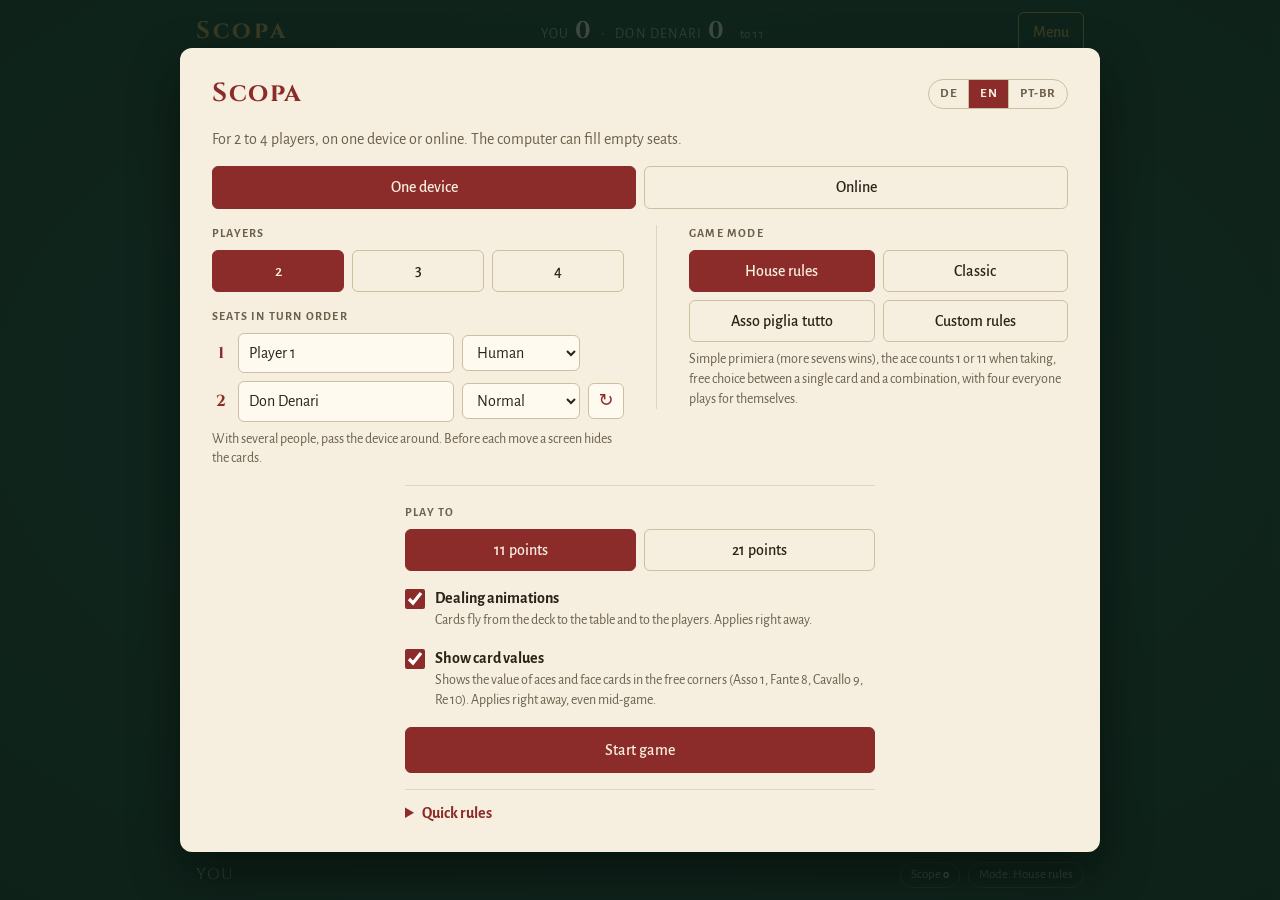
==== commit 845b2764: "Scopa: vier Schwierigkeitsstufen pro Computerplatz (Leicht, Normal, Schwer, Extrem), lokal und onlin" ====
--- a/scopa/index.html
+++ b/scopa/index.html
@@ -241,6 +241,7 @@
 .opp .name{flex:1 1 70px}
 .tag.dark{border-color:#cdbf9f; color:var(--ink-soft)}
 .btn.mini{padding:4px 10px; font-size:13px}
+select.lvl{font:inherit; font-size:13px; padding:4px 6px; border:1px solid #cdbf9f; border-radius:6px; background:#fffaf0; color:var(--ink)}
 .btn.light{border-color:var(--brass); color:var(--brass)}
 .opp .btn.mini{align-self:flex-start}
 .toast{position:fixed; left:50%; bottom:calc(20px + env(safe-area-inset-bottom, 0px)); transform:translateX(-50%); z-index:40; max-width:min(92vw, 520px); background:var(--cream); color:var(--ink); padding:10px 16px; border-radius:8px; box-shadow:0 8px 24px rgba(0,0,0,.4); font-size:15px; text-align:center}
@@ -408,7 +409,7 @@
   e_seatTaken:"Auf diesem Platz sitzt schon jemand.", e_noRound:"Gerade läuft keine Runde.", e_notTurn:"Du bist nicht dran.",
   e_noCard:"Diese Karte hast du nicht auf der Hand.", e_badTake:"Diese Karten darfst du mit dieser Karte nicht nehmen.",
   e_mustTake:"Mit dieser Karte musst du etwas vom Tisch nehmen.", e_conflict:"Jemand anderes war schneller. Versuch es gleich nochmal.",
-  e_cantReplace:"Diesen Platz kann der Computer nicht übernehmen.", e_noCode:"Konnte keinen freien Raum-Code finden. Versuch es nochmal."
+  e_cantReplace:"Diesen Platz kann der Computer nicht übernehmen.", compLevel:"Computer · {l}", lvl_easy:"Leicht", lvl_normal:"Normal", lvl_hard:"Schwer", lvl_extreme:"Extrem", e_noCode:"Konnte keinen freien Raum-Code finden. Versuch es nochmal."
 },
 en:{
   you:"You", youObj:"you", team:"Team {x}", teamWord:"Team ", computer:"Computer", menu:"Menu", upTo:"to {n}", noCards:"no cards",
@@ -466,7 +467,7 @@
   e_seatTaken:"Someone is already in that seat.", e_noRound:"No round is running right now.", e_notTurn:"It's not your turn.",
   e_noCard:"You don't have that card.", e_badTake:"You can't take those cards with this card.",
   e_mustTake:"With this card you have to take something from the table.", e_conflict:"Someone else was faster. Try again in a moment.",
-  e_cantReplace:"The computer can't take over this seat.", e_noCode:"Couldn't find a free room code. Please try again."
+  e_cantReplace:"The computer can't take over this seat.", compLevel:"Computer · {l}", lvl_easy:"Easy", lvl_normal:"Normal", lvl_hard:"Hard", lvl_extreme:"Extreme", e_noCode:"Couldn't find a free room code. Please try again."
 },
 pt:{
   you:"Você", youObj:"você", team:"Time {x}", teamWord:"Time ", computer:"Computador", menu:"Menu", upTo:"até {n}", noCards:"sem cartas",
@@ -524,7 +525,7 @@
   e_seatTaken:"Alguém já está nesse lugar.", e_noRound:"Nenhuma rodada em andamento.", e_notTurn:"Não é a sua vez.",
   e_noCard:"Você não tem essa carta.", e_badTake:"Você não pode pegar essas cartas com esta carta.",
   e_mustTake:"Com esta carta você precisa pegar algo da mesa.", e_conflict:"Alguém foi mais rápido. Tente de novo em instantes.",
-  e_cantReplace:"O computador não pode assumir este lugar.", e_noCode:"Não foi possível encontrar um código livre. Tente de novo."
+  e_cantReplace:"O computador não pode assumir este lugar.", compLevel:"Computador · {l}", lvl_easy:"Fácil", lvl_normal:"Normal", lvl_hard:"Difícil", lvl_extreme:"Extremo", e_noCode:"Não foi possível encontrar um código livre. Tente de novo."
 }};
 function detectLang(){
   try{ const s=JSON.parse(localStorage.getItem('scopa-settings'))||{}; if(LANGS[s.lang]) return s.lang; }catch(e){}
@@ -539,6 +540,7 @@
   return v?s.replace(/\{(\w+)\}/g,(_,x)=>v[x]!==undefined?v[x]:''):s;
 }
 const DEFAULT_NAME_RE=/^(Spieler|Player|Jogador) \d$/;
+const compLabel=l=>t('compLevel',{l:t('lvl_'+(LEVELS.includes(l)?l:'normal'))});
 const modeName=k=>t({house:'modeHouse',classic:'modeClassic',asso:'modeAsso',custom:'modeCustom'}[k]||'modeHouse');
 const modeDesc=k=>t({house:'modeHouseDesc',classic:'modeClassicDesc',asso:'modeAssoDesc',custom:'modeCustomDesc'}[k]||'modeHouseDesc');
 /* static labels outside the rendered regions */
@@ -670,6 +672,7 @@
 /* names that were in the list before; still recognised so saved seats get a current name */
 const RETIRED=['Computer','Re Algoritmo','Mamma Mia 2.0','Bastoni-Bot','Luigi Logik','Signora Silicio'];
 const isCompName=n=>!n||RETIRED.includes(n)||COMP_NAMES.includes(n);
+const LEVELS=['easy','normal','hard','extreme'];
 const DEFAULT_SEATS=[{name:'Spieler 1',ai:false},{name:'Don Denari',ai:true},{name:'Spieler 3',ai:false},{name:'Spieler 4',ai:false}];
 const defaultName=i=>t('player',{n:i+1});
 const MODES={
@@ -688,7 +691,7 @@
     let name=(o&&typeof o.name==='string'&&o.name.trim())||(d.ai?d.name:defaultName(i));
     if(!ai&&DEFAULT_NAME_RE.test(name)) name=defaultName(i);
     if(ai&&RETIRED.includes(name)) name=COMP_NAMES[i];
-    return {name, ai};
+    return {name, ai, level:o&&LEVELS.includes(o.level)?o.level:'normal'};
   });
   const c=s.custom||{};
   const custom={classic:s.custom?!!c.classic:!!s.classic, ace:['one','eleven','all'].includes(c.ace)?c.ace:'one', teams:s.custom?c.teams!==false:s.teams!==false, free:!!c.free};
@@ -724,7 +727,7 @@
 function newGame(settings){
   clearTimers();
   const R=rulesOf(settings), n=settings.players, teams=n===4&&!!R.teams;
-  const players=settings.seats.slice(0,n).map((s,i)=>({name:s.name.trim()||defaultName(i), ai:!!s.ai, side:teams?i%2:i}));
+  const players=settings.seats.slice(0,n).map((s,i)=>({name:s.name.trim()||defaultName(i), ai:!!s.ai, level:LEVELS.includes(s.level)?s.level:'normal', side:teams?i%2:i}));
   if(players.every(p=>p.ai)) players[0].ai=false;
   const sides=teams?2:n;
   S={players, teams, sides, scores:Array(sides).fill(0), dealer:Math.floor(Math.random()*n), round:0, settings:{...settings,...R}, phase:'play'};
@@ -853,24 +856,174 @@
 }
 
 /* ---------- computer ---------- */
-function worth(c){let w=1;if(c.s==='D')w+=2;if(c.v===7)w+=3;else if(c.v===6)w+=1.5;else if(c.v===1)w+=1;if(c.s==='D'&&c.v===7)w+=10;return w;}
-function risk(t){if(!t.length)return 0;const sum=t.reduce((s,c)=>s+c.v,0);return sum<=10?7:0;}
+/* AI-BEGIN: copy of supabase/functions/scopa/ai.js, keep both the same */
+// Computer opponents for Scopa in four levels: easy, normal, hard, extreme.
+// Used by the online server and, as a copy between the AI markers, by scopa/index.html.
+// G: { players:[{side}], hands:[[card]], table:[card], deck:[card], piles:[[card]] per side, settings, lastSide }
+// optionsFn(card, table) returns the legal captures for that card under the current rules.
+function chooseMove(G, p, level, optionsFn, rnd) {
+  rnd = rnd || Math.random;
+  const R = G.settings || {};
+  const hand = G.hands[p], table = G.table, n = G.players.length;
+  const mySide = G.players[p].side;
+  const handTotal = G.hands.reduce((s, h) => s + h.length, 0);
+  const deckLeft = G.deck.length;
+  const lastPlay = deckLeft === 0 && handTotal === 1;
+  const takesAll = c => c.v === 1 && R.ace === 'all';
+  const sum = cs => cs.reduce((s, c) => s + c.v, 0);
+
+  const moves = [];
+  for (const c of hand) {
+    const opts = optionsFn(c, table);
+    if (opts.length) opts.forEach(o => moves.push({ card: c, opt: o }));
+    else moves.push({ card: c, opt: null });
+  }
+  if (moves.length === 1) return moves[0];
+
+  // easy: takes something whenever it can, otherwise anything; no preferences at all
+  if (level === 'easy') {
+    const caps = moves.filter(m => m.opt);
+    const pool = caps.length ? caps : moves;
+    return pool[Math.floor(rnd() * pool.length)];
+  }
+
+  const hard = level === 'hard', extreme = level === 'extreme';
+  const piles = G.piles || [];
+  const inPiles = f => piles.reduce((s, pl) => s + pl.filter(f).length, 0);
+  // is a majority still open? (mine can still win or lose it)
+  const contested = (f, total) => {
+    const vals = piles.map(pl => pl.filter(f).length);
+    const rem = total - vals.reduce((a, b) => a + b, 0);
+    const mine = vals[mySide] || 0;
+    const other = Math.max(0, ...vals.filter((_, i) => i !== mySide));
+    return !(mine > other + rem || mine + rem < other);
+  };
+  const is7 = c => c.v === 7, isD = c => c.s === 'D', is6 = c => c.v === 6;
+  // hard remembers sevens, the Settebello and Denari; extreme remembers everything
+  const denariLive = (hard || extreme) ? contested(isD, 10) : true;
+  const sevensLive = (hard || extreme) ? contested(is7, 4) : true;
+  const sixesLive = extreme ? contested(is6, 4) : true;
+  const cardsLive = extreme ? contested(() => true, 40) : true;
+  const worth = c => {
+    let w = cardsLive ? 1 : 0.3;
+    if (c.s === 'D') w += denariLive ? 2 : 0.2;
+    if (c.v === 7) w += sevensLive ? 3 : 0.5;
+    else if (c.v === 6) w += sixesLive ? 1.5 : 0.3;
+    else if (c.v === 1) w += 1;
+    if (c.s === 'D' && c.v === 7) w += 10;
+    return w;
+  };
+  const worthAll = cs => cs.reduce((s, c) => s + worth(c), 0);
+
+  // cards I don't know the place of: extreme remembers every captured card,
+  // hard only the sevens and Denari it saw being captured (plus what's on the table and in its hand)
+  const remembered = extreme ? piles.flat() : hard ? piles.flat().filter(c => is7(c) || isD(c)) : [];
+  const seen = new Set([...remembered, ...table, ...hand].map(c => c.id));
+  const unseen = [];
+  for (const s of ['D', 'C', 'S', 'B']) for (let v = 1; v <= 10; v++) if (!seen.has(s + v)) unseen.push({ s, v, id: s + v });
+
+  // extreme, two players, last deal: the opponent's cards are exactly the unseen ones, so it plays the ending out
+  if (extreme && n === 2 && deckLeft === 0) {
+    const opHand = unseen;
+    if (opHand.length === G.hands[1 - p].length) {
+      const lastWho = G.lastSide === null || G.lastSide === undefined ? null : (G.lastSide === mySide ? 'me' : 'op');
+      const solve = (myH, opH, tbl, meTurn, last) => {
+        if (!myH.length && !opH.length) { const r = worthAll(tbl); return last === 'me' ? r : last === 'op' ? -r : 0; }
+        const H = meTurn ? myH : opH;
+        let best = meTurn ? -1e9 : 1e9;
+        for (const c of H) {
+          const opts = optionsFn(c, tbl), list = opts.length ? opts : [null];
+          for (const o of list) {
+            let gain = 0, nt, nl = last;
+            if (o) {
+              const ids = new Set(o.map(x => x.id));
+              nt = tbl.filter(x => !ids.has(x.id));
+              gain = worth(c) + worthAll(o);
+              if (!nt.length && myH.length + opH.length > 1 && !takesAll(c)) gain += 14;
+              nl = meTurn ? 'me' : 'op';
+            } else nt = [...tbl, c];
+            const v = (meTurn ? gain : -gain) + solve(meTurn ? myH.filter(x => x !== c) : myH, meTurn ? opH : opH.filter(x => x !== c), nt, !meTurn, nl);
+            if (meTurn ? v > best : v < best) best = v;
+          }
+        }
+        return best;
+      };
+      let bestMove = null, bestVal = -1e9;
+      for (const m of moves) {
+        let gain = 0, nt, nl = lastWho;
+        if (m.opt) {
+          const ids = new Set(m.opt.map(x => x.id));
+          nt = table.filter(x => !ids.has(x.id));
+          gain = worth(m.card) + worthAll(m.opt);
+          if (!nt.length && hand.length + opHand.length > 1 && !takesAll(m.card)) gain += 14;
+          nl = 'me';
+        } else nt = [...table, m.card];
+        const v = gain + solve(hand.filter(x => x !== m.card), opHand, nt, false, nl) + rnd() * 0.01;
+        if (v > bestVal) { bestVal = v; bestMove = m; }
+      }
+      if (bestMove) return bestMove;
+    }
+  }
+
+  // how much the next player can be expected to take from the table I leave behind
+  const next = (p + 1) % n;
+  const nextHand = G.hands[next].length;
+  const pHolds = v => {
+    const k = unseen.filter(c => c.v === v).length, U = unseen.length;
+    if (!k || !nextHand || !U) return 0;
+    let none = 1;
+    for (let i = 0; i < nextHand; i++) none *= Math.max(0, (U - k - i)) / (U - i);
+    return 1 - none;
+  };
+  const danger = rest => {
+    if (!rest.length) return 0;
+    if (!extreme && !hard) return sum(rest) <= 10 ? 7 : 0;
+    const nextLast = deckLeft === 0 && handTotal - 1 === 1;
+    const gains = [];
+    for (let v = 1; v <= 10; v++) {
+      const pv = pHolds(v);
+      if (!pv) continue;
+      const opts = optionsFn({ s: '?', v, id: '?' + v }, rest);
+      if (!opts.length) continue;
+      let g = 0;
+      for (const o of opts) {
+        let x = 1 + (v === 7 ? 3 : v === 6 ? 1.5 : v === 1 ? 1 : 0) + worthAll(o);
+        if (o.length === rest.length && !nextLast && !(v === 1 && R.ace === 'all')) x += 14;
+        g = Math.max(g, x);
+      }
+      gains.push({ g, pv });
+    }
+    gains.sort((a, b) => b.g - a.g);
+    let e = 0, miss = 1;
+    for (const { g, pv } of gains) { e += g * pv * miss; miss *= 1 - pv; }
+    return e * (extreme ? 0.9 : 0.8);
+  };
+
+  const jitter = extreme ? 0.15 : hard ? 0.4 : 0.6;
+  let best = null;
+  for (const m of moves) {
+    const c = m.card;
+    let sc;
+    if (!m.opt) {
+      const rest = [...table, c];
+      sc = -worth(c) * (extreme || hard ? 0.4 : 1.3) - danger(rest);
+      if (extreme && lastPlay && G.lastSide !== null && G.lastSide !== undefined) sc += (G.lastSide === mySide ? 1 : -1) * worthAll(rest);
+    } else {
+      const ids = new Set(m.opt.map(x => x.id)), rest = table.filter(x => !ids.has(x.id));
+      sc = worth(c) + worthAll(m.opt);
+      if (!rest.length && !lastPlay && !takesAll(c)) sc += 14;
+      sc -= danger(rest);
+      // the last one to take something also gets whatever is left on the table
+      if ((extreme || hard) && lastPlay) sc += worthAll(rest);
+    }
+    sc += rnd() * jitter;
+    if (!best || sc > best.sc) best = { card: c, opt: m.opt, sc };
+  }
+  return best;
+}
+/* AI-END */
 function aiMove(p){
-  const lastPlay=S.deck.length===0&&handTotal()===1;
-  let best=null;
-  const consider=(card,opt,sc)=>{if(!best||sc>best.sc)best={card,opt,sc};};
-  for(const c of S.hand[p]){
-    const opts=options(c,S.table);
-    if(!opts.length){consider(c,null,-worth(c)*1.3-risk([...S.table,c])+Math.random()*.6);continue;}
-    for(const o of opts){
-      const ids=new Set(o.map(x=>x.id)), rest=S.table.filter(x=>!ids.has(x.id));
-      let sc=worth(c)+o.reduce((s,x)=>s+worth(x),0);
-      if(!rest.length&&!lastPlay&&!takesAll(c)) sc+=14;
-      sc-=risk(rest); sc+=Math.random()*.6;
-      consider(c,o,sc);
-    }
-  }
-  return best;
+  return chooseMove({players:S.players, hands:S.hand, table:S.table, deck:S.deck, piles:S.piles, settings:S.settings, lastSide:S.last}, p, S.players[p].level||'normal', options);
 }
 /* decides what happens next: computer moves on its own, a human waits (behind the cover screen when several share the device) */
 function proceed(){
@@ -965,7 +1118,7 @@
 function seatTag(p){
   const pl=S.players[p], bits=[];
   if(S.teams) bits.push(`<span class="team t${pl.side}"><span class="long">${t('teamWord')}</span>${'AB'[pl.side]}</span>`);
-  if(pl.ai) bits.push(`<span class="tag ai">${t('computer')}</span>`);
+  if(pl.ai) bits.push(`<span class="tag ai">${esc(compLabel(pl.level))}</span>`);
   return bits.join('');
 }
 function render(skipOverlay){
@@ -1096,7 +1249,7 @@
   const seatRows=s.seats.map((seat,i)=>`<div class="seat" id="seat${i}" ${i>=s.players?'hidden':''}>
       <span class="num">${i+1}</span>
       <input type="text" id="name${i}" value="${esc(seat.name)}" maxlength="16" aria-label="${t('seatName',{n:i+1})}">
-      <select id="ai${i}" aria-label="${t('seatBy',{n:i+1})}"><option value="0" ${seat.ai?'':'selected'}>${t('human')}</option><option value="1" ${seat.ai?'selected':''}>${t('computer')}</option></select>
+      <select id="ai${i}" aria-label="${t('seatBy',{n:i+1})}"><option value="human" ${seat.ai?'':'selected'}>${t('human')}</option><optgroup label="${t('computer')}">${LEVELS.map(l=>`<option value="${l}" ${seat.ai&&seat.level===l?'selected':''}>${t('lvl_'+l)}</option>`).join('')}</optgroup></select>
       <button type="button" class="reroll ${seat.ai?'':'off'}" id="re${i}" title="${t('reroll')}" aria-label="${t('reroll')}" ${seat.ai?'':'tabindex="-1" aria-hidden="true"'}>↻</button>
       <span class="team t${i%2}" data-team>${'AB'[i%2]}</span>
     </div>`).join('');
@@ -1194,7 +1347,7 @@
   };
   for(let i=0;i<4;i++){
     $('ai'+i).addEventListener('change',()=>{
-      const ai=$('ai'+i).value==='1', inp=$('name'+i), cur=inp.value.trim();
+      const ai=$('ai'+i).value!=='human', inp=$('name'+i), cur=inp.value.trim();
       if(ai&&(!cur||DEFAULT_NAME_RE.test(cur))) inp.value=pickName(i);
       if(!ai&&isCompName(cur)) inp.value=defaultName(i);
       const re=$('re'+i); re.classList.toggle('off',!ai); if(ai){re.removeAttribute('tabindex'); re.removeAttribute('aria-hidden');} else {re.tabIndex=-1; re.setAttribute('aria-hidden','true');}
@@ -1203,7 +1356,7 @@
   }
   const collect=()=>{
     const players=count();
-    const seats=[0,1,2,3].map(i=>({name:$('name'+i).value.trim()||($('ai'+i).value==='1'?DEFAULT_SEATS[i].name:defaultName(i)), ai:$('ai'+i).value==='1'}));
+    const seats=[0,1,2,3].map(i=>{ const v=$('ai'+i).value, ai=v!=='human'; return {name:$('name'+i).value.trim()||(ai?DEFAULT_SEATS[i].name:defaultName(i)), ai, level:ai?v:'normal'}; });
     if(seats.slice(0,players).every(x=>x.ai)) seats[0].ai=false;
     return {lang:LANG, target:$('t21').checked?21:11, values:$('values').checked, anim:$('anim').checked, players, mode:mode(), custom:customRules(), seats, where:online()?'online':'local', oname:$('oname').value.trim().slice(0,16)};
   };
@@ -1474,10 +1627,11 @@
     const tags=[];
     if(i===0) tags.push(`<span class="tag dark">${t('host')}</span>`);
     if(i===ON.seat) tags.push(`<span class="tag dark">${t('you')}</span>`);
-    if(p.ai) tags.push(`<span class="tag dark">${t('computer')}</span>`);
+
     if(st.players.length===4&&rulesOf(st.settings).teams) tags.push(`<span class="team t${i%2}">${t('team',{x:'AB'[i%2]})}</span>`);
     let ctrl='';
-    if(host&&i>0&&(p.open||p.ai)) ctrl=`<button class="btn mini" type="button" data-seat="${i}" data-ai="${p.open?1:0}">${p.open?t('computer'):t('release')}</button>`;
+    if(host&&i>0&&(p.open||p.ai)) ctrl=`<select class="lvl" data-seat="${i}" aria-label="${t('seatBy',{n:i+1})}"><option value="open" ${p.open?'selected':''}>${t('freeSeat')}</option><optgroup label="${t('computer')}">${LEVELS.map(l=>`<option value="${l}" ${!p.open&&(p.level||'normal')===l?'selected':''}>${t('lvl_'+l)}</option>`).join('')}</optgroup></select>`;
+    else if(p.ai) tags.push(`<span class="tag dark">${esc(compLabel(p.level))}</span>`);
     return `<li class="${p.open?'open':''}"><span class="num">${i+1}</span><span class="pname">${p.open?t('freeSeat'):esc(p.name)}</span><span class="ptags">${tags.join('')}</span>${ctrl}</li>`;
   }).join('');
   const open=st.players.filter(p=>p.open).length;
@@ -1501,7 +1655,7 @@
   $('copyLink').addEventListener('click',()=>copy(location.origin+location.pathname+'#'+ON.code,t('copiedLink')));
   $('leaveRoom').addEventListener('click',()=>leaveOnline());
   const s=$('startRoom'); if(s) s.addEventListener('click',()=>{ s.disabled=true; onlineAction('start').finally(()=>{ if($('startRoom')) $('startRoom').disabled=false; }); });
-  document.querySelectorAll('[data-seat]').forEach(b=>b.addEventListener('click',()=>{ b.disabled=true; onlineAction('seat',{seat:+b.dataset.seat,ai:b.dataset.ai==='1'}); }));
+  document.querySelectorAll('select.lvl[data-seat]').forEach(b=>b.addEventListener('change',()=>{ b.disabled=true; onlineAction('seat',{seat:+b.dataset.seat, ai:b.value!=='open', level:b.value}); }));
 }
 async function tryResume(){
   const sess=loadSession();
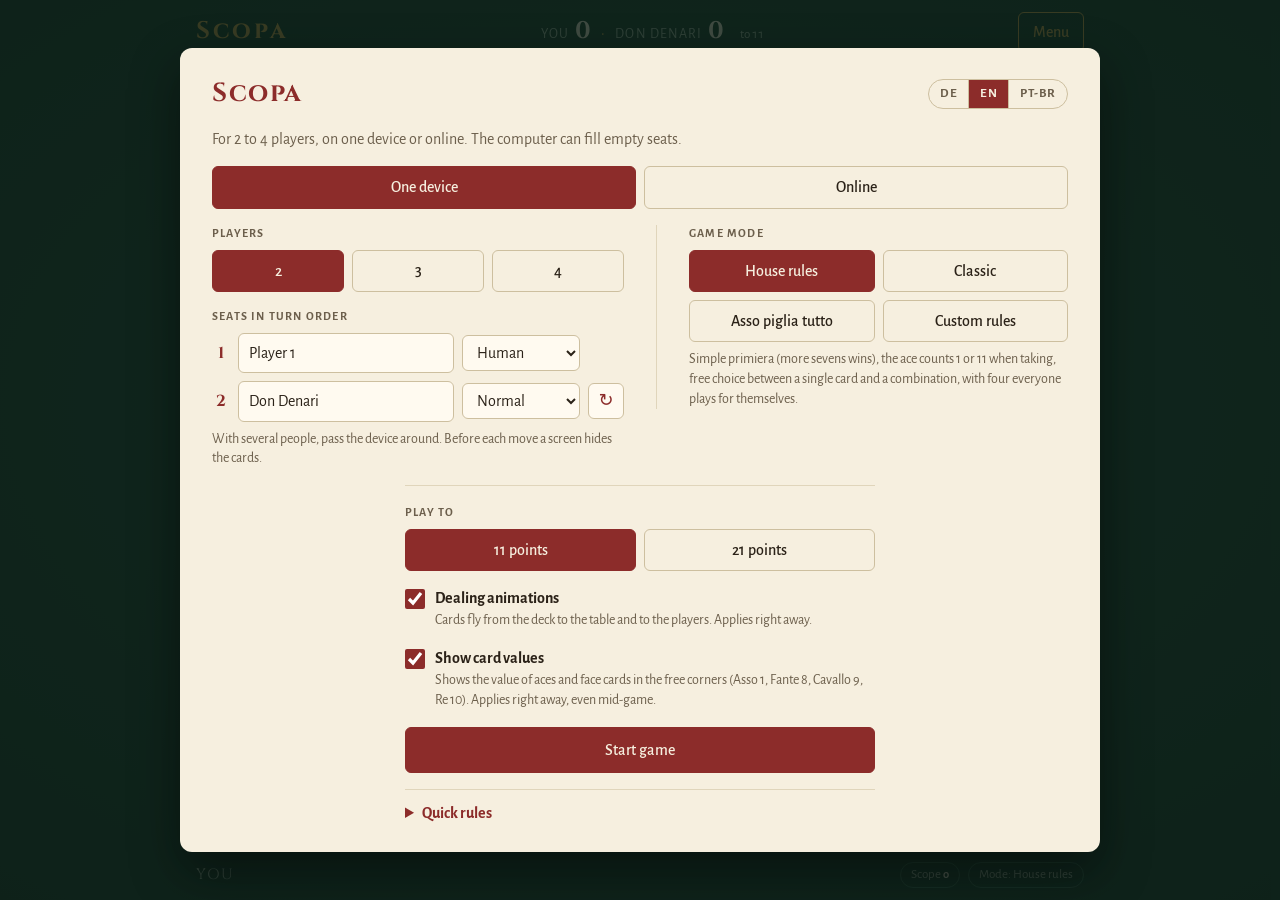
==== commit 6e9732d0: "Scopa: Karten nicht mehr per Doppeltippen spielen, immer über den Button bestätigen Co-Authored-By: " ====
--- a/scopa/index.html
+++ b/scopa/index.html
@@ -359,7 +359,7 @@
   modeChip:"Modus: {m}", teamChip:"Team {x}: {m}", replace:"Computer übernimmt", scopaPoint:"Punkt für {who}",
   ariaOpps:"Mitspieler", ariaTable:"Tisch", ariaHand:"Karten auf der Hand", player:"Spieler {n}",
   cantTake:"Mit dieser Karte kannst du nichts nehmen.", placeOnTable:"Auf den Tisch legen", takeAll:"Ganzen Tisch nehmen ({n} Karten)",
-  take:"Nehmen: {c}", chooseTake:"Wähle, was du nimmst:", tapHint:"Tippe eine Karte an. Zweimal tippen spielt sie direkt.",
+  take:"Nehmen: {c}", chooseTake:"Wähle, was du nimmst:", tapHint:"Tippe eine Karte an und bestätige dann darunter.",
   blocked1:"Die Kombination {c} ist nicht erlaubt, weil eine passende Einzelkarte auf dem Tisch liegt.",
   blockedN:"Die Kombinationen {c} sind nicht erlaubt, weil eine passende Einzelkarte auf dem Tisch liegt.", or:"oder",
   startsYou:"Du beginnst. Wähle eine Karte.", starts:"{who} beginnt.", yourTurn:"Du bist dran.", theirTurn:"{who} ist dran.", roundOver:"Runde vorbei.",
@@ -417,7 +417,7 @@
   modeChip:"Mode: {m}", teamChip:"Team {x}: {m}", replace:"Computer takes over", scopaPoint:"Point for {who}",
   ariaOpps:"Other players", ariaTable:"Table", ariaHand:"Your hand", player:"Player {n}",
   cantTake:"You can't take anything with this card.", placeOnTable:"Put on the table", takeAll:"Take the whole table ({n} cards)",
-  take:"Take: {c}", chooseTake:"Choose what to take:", tapHint:"Tap a card. Tap it twice to play it right away.",
+  take:"Take: {c}", chooseTake:"Choose what to take:", tapHint:"Tap a card, then confirm below.",
   blocked1:"The combination {c} is not allowed because a matching single card is on the table.",
   blockedN:"The combinations {c} are not allowed because a matching single card is on the table.", or:"or",
   startsYou:"You start. Pick a card.", starts:"{who} starts.", yourTurn:"Your turn.", theirTurn:"{who}'s turn.", roundOver:"Round over.",
@@ -475,7 +475,7 @@
   modeChip:"Modo: {m}", teamChip:"Time {x}: {m}", replace:"Computador assume", scopaPoint:"Ponto para {who}",
   ariaOpps:"Outros jogadores", ariaTable:"Mesa", ariaHand:"Sua mão", player:"Jogador {n}",
   cantTake:"Com esta carta você não pode pegar nada.", placeOnTable:"Colocar na mesa", takeAll:"Pegar a mesa inteira ({n} cartas)",
-  take:"Pegar: {c}", chooseTake:"Escolha o que pegar:", tapHint:"Toque em uma carta. Toque duas vezes para jogá-la direto.",
+  take:"Pegar: {c}", chooseTake:"Escolha o que pegar:", tapHint:"Toque em uma carta e depois confirme abaixo.",
   blocked1:"A combinação {c} não é permitida porque há uma carta igual sozinha na mesa.",
   blockedN:"As combinações {c} não são permitidas porque há uma carta igual sozinha na mesa.", or:"ou",
   startsYou:"Você começa. Escolha uma carta.", starts:"{who} começa.", yourTurn:"Sua vez.", theirTurn:"Vez de {who}.", roundOver:"Fim da rodada.",
@@ -1050,10 +1050,6 @@
 function selectCard(id){
   if(!canAct()) return;
   const p=S.turn;
-  if(S.sel===id){
-    const card=S.hand[p].find(c=>c.id===id), opts=options(card,S.table);
-    if(opts.length<=1){ play(p,id,opts[0]||null); return; }
-  }
   S.sel=id; render();
 }
 function tableClick(id){
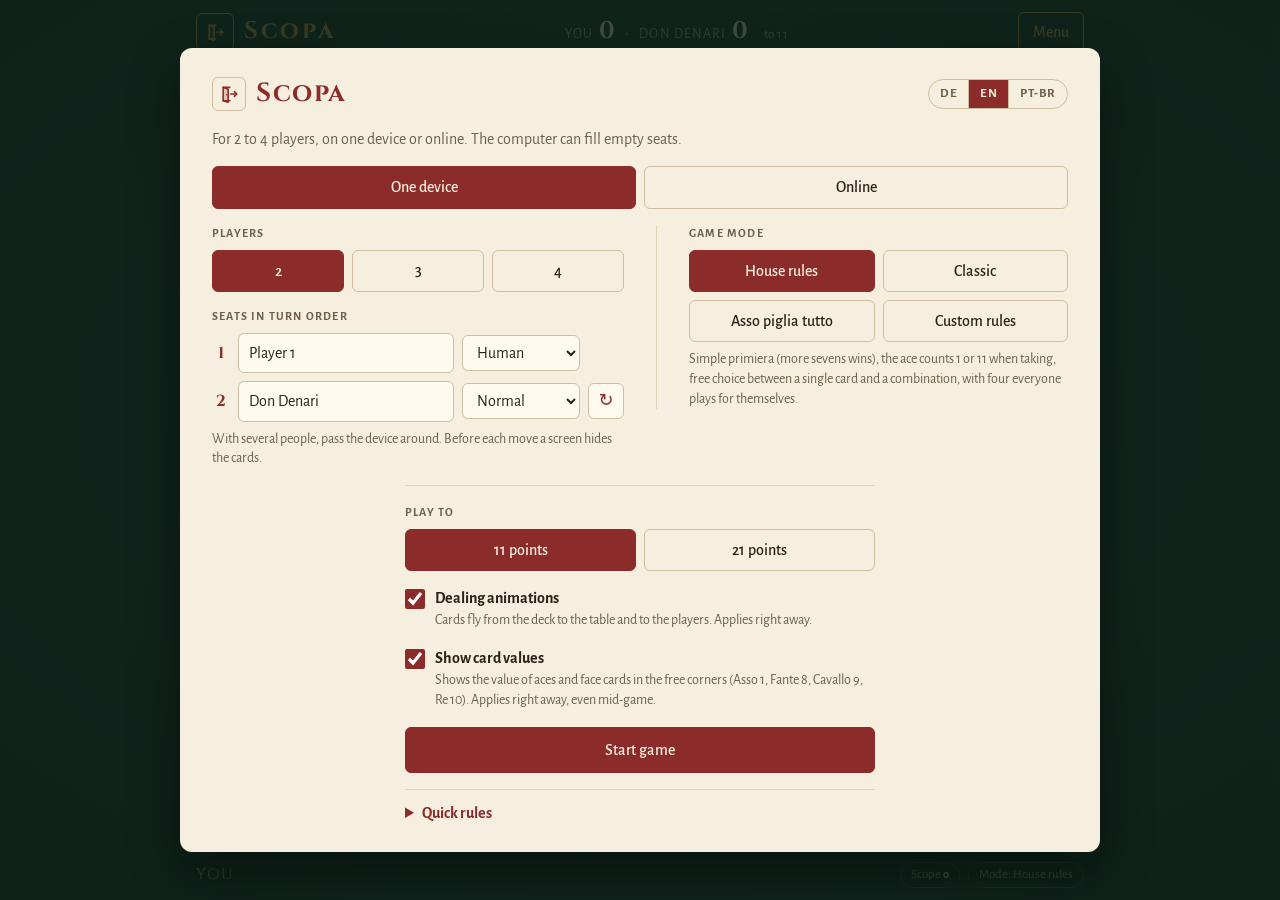
==== commit 1815d0e7: "Scopa: Tür-Knopf zurück zum Game Hub, mit Nachfrage bei laufender Partie Co-Authored-By: Claude Opus" ====
--- a/scopa/index.html
+++ b/scopa/index.html
@@ -54,6 +54,15 @@
   border:1px solid var(--brass); background:transparent; color:var(--brass);
 }
 .btn:hover{background:var(--brass-soft)}
+a.btn{text-decoration:none; text-align:center; display:inline-flex; align-items:center; justify-content:center; box-sizing:border-box}
+.hdr-left{display:flex; align-items:center; gap:10px; min-width:0}
+.iconbtn{display:inline-grid; place-items:center; flex:none; width:38px; height:38px; box-sizing:border-box; border:1px solid var(--brass); border-radius:6px; color:var(--brass); text-decoration:none}
+.iconbtn:hover{background:var(--brass-soft)}
+.iconbtn:focus-visible{outline:3px solid var(--brass); outline-offset:3px}
+.iconbtn.light{width:34px; height:34px; border-color:#cdbf9f; color:var(--wine)}
+.iconbtn.light:hover{background:rgba(140,44,42,.08)}
+.overlay.confirm{z-index:45}
+.overlay.confirm .sheet{max-width:400px}
 .btn:focus-visible,.card:focus-visible{outline:3px solid var(--brass); outline-offset:3px}
 .btn.primary{background:var(--brass); color:var(--ink)}
 .btn.primary:hover{background:#e4bd69}
@@ -308,6 +317,8 @@
   .score b{font-size:18px}
   .score small{display:none}
   #menuBtn{padding:5px 10px}
+  header .iconbtn{width:32px; height:32px}
+  header .hdr-left{gap:7px}
   .opps{grid-template-columns:repeat(auto-fit, minmax(98px, 1fr)); gap:6px}
   .opp{padding:5px 8px}
   .opp .tag.ai{display:none}
@@ -326,7 +337,7 @@
 
 <div class="app">
   <header>
-    <h1 class="brand">Scopa</h1>
+    <div class="hdr-left"><a class="iconbtn exitlink" id="exitBtn" href="https://thisksad.github.io/Game-Hub/"><svg viewBox="0 0 24 24" width="20" height="20" aria-hidden="true" fill="none" stroke="currentColor" stroke-width="1.9" stroke-linecap="round" stroke-linejoin="round"><path d="M13 4H5v16h8"/><path d="M5 4l6 2.2v15.6L5 20" fill="currentColor" fill-opacity=".22"/><circle cx="9.3" cy="13" r=".9" fill="currentColor" stroke="none"/><path d="M14 12h7"/><path d="M18.5 9.2L21.3 12l-2.8 2.8"/></svg></a><h1 class="brand">Scopa</h1></div>
     <div class="score" id="score"></div>
     <button class="btn" id="menuBtn" type="button">Menü</button>
   </header>
@@ -409,7 +420,7 @@
   e_seatTaken:"Auf diesem Platz sitzt schon jemand.", e_noRound:"Gerade läuft keine Runde.", e_notTurn:"Du bist nicht dran.",
   e_noCard:"Diese Karte hast du nicht auf der Hand.", e_badTake:"Diese Karten darfst du mit dieser Karte nicht nehmen.",
   e_mustTake:"Mit dieser Karte musst du etwas vom Tisch nehmen.", e_conflict:"Jemand anderes war schneller. Versuch es gleich nochmal.",
-  e_cantReplace:"Diesen Platz kann der Computer nicht übernehmen.", compLevel:"Computer · {l}", lvl_easy:"Leicht", lvl_normal:"Normal", lvl_hard:"Schwer", lvl_extreme:"Extrem", e_noCode:"Konnte keinen freien Raum-Code finden. Versuch es nochmal."
+  e_cantReplace:"Diesen Platz kann der Computer nicht übernehmen.", exit:"Zum Game Hub", exitTitle:"Spiel verlassen?", exitText:"Die laufende Partie geht dabei verloren.", exitLobbyText:"Du verlässt den Warteraum.", exitOnlineText:"Du verlässt den Online-Raum. Die anderen spielen ohne dich weiter, der Gastgeber kann deinen Platz dem Computer geben.", exitGo:"Verlassen", compLevel:"Computer · {l}", lvl_easy:"Leicht", lvl_normal:"Normal", lvl_hard:"Schwer", lvl_extreme:"Extrem", e_noCode:"Konnte keinen freien Raum-Code finden. Versuch es nochmal."
 },
 en:{
   you:"You", youObj:"you", team:"Team {x}", teamWord:"Team ", computer:"Computer", menu:"Menu", upTo:"to {n}", noCards:"no cards",
@@ -467,7 +478,7 @@
   e_seatTaken:"Someone is already in that seat.", e_noRound:"No round is running right now.", e_notTurn:"It's not your turn.",
   e_noCard:"You don't have that card.", e_badTake:"You can't take those cards with this card.",
   e_mustTake:"With this card you have to take something from the table.", e_conflict:"Someone else was faster. Try again in a moment.",
-  e_cantReplace:"The computer can't take over this seat.", compLevel:"Computer · {l}", lvl_easy:"Easy", lvl_normal:"Normal", lvl_hard:"Hard", lvl_extreme:"Extreme", e_noCode:"Couldn't find a free room code. Please try again."
+  e_cantReplace:"The computer can't take over this seat.", exit:"To Game Hub", exitTitle:"Leave the game?", exitText:"The current game will be lost.", exitLobbyText:"You're leaving the waiting room.", exitOnlineText:"You're leaving the online room. The others play on without you; the host can give your seat to the computer.", exitGo:"Leave", compLevel:"Computer · {l}", lvl_easy:"Easy", lvl_normal:"Normal", lvl_hard:"Hard", lvl_extreme:"Extreme", e_noCode:"Couldn't find a free room code. Please try again."
 },
 pt:{
   you:"Você", youObj:"você", team:"Time {x}", teamWord:"Time ", computer:"Computador", menu:"Menu", upTo:"até {n}", noCards:"sem cartas",
@@ -525,7 +536,7 @@
   e_seatTaken:"Alguém já está nesse lugar.", e_noRound:"Nenhuma rodada em andamento.", e_notTurn:"Não é a sua vez.",
   e_noCard:"Você não tem essa carta.", e_badTake:"Você não pode pegar essas cartas com esta carta.",
   e_mustTake:"Com esta carta você precisa pegar algo da mesa.", e_conflict:"Alguém foi mais rápido. Tente de novo em instantes.",
-  e_cantReplace:"O computador não pode assumir este lugar.", compLevel:"Computador · {l}", lvl_easy:"Fácil", lvl_normal:"Normal", lvl_hard:"Difícil", lvl_extreme:"Extremo", e_noCode:"Não foi possível encontrar um código livre. Tente de novo."
+  e_cantReplace:"O computador não pode assumir este lugar.", exit:"Ir para o Game Hub", exitTitle:"Sair do jogo?", exitText:"A partida em andamento será perdida.", exitLobbyText:"Você vai sair da sala de espera.", exitOnlineText:"Você vai sair da sala online. Os outros continuam sem você; o anfitrião pode passar seu lugar para o computador.", exitGo:"Sair", compLevel:"Computador · {l}", lvl_easy:"Fácil", lvl_normal:"Normal", lvl_hard:"Difícil", lvl_extreme:"Extremo", e_noCode:"Não foi possível encontrar um código livre. Tente de novo."
 }};
 function detectLang(){
   try{ const s=JSON.parse(localStorage.getItem('scopa-settings'))||{}; if(LANGS[s.lang]) return s.lang; }catch(e){}
@@ -544,9 +555,12 @@
 const modeName=k=>t({house:'modeHouse',classic:'modeClassic',asso:'modeAsso',custom:'modeCustom'}[k]||'modeHouse');
 const modeDesc=k=>t({house:'modeHouseDesc',classic:'modeClassicDesc',asso:'modeAssoDesc',custom:'modeCustomDesc'}[k]||'modeHouseDesc');
 /* static labels outside the rendered regions */
+/* the hub sits one folder up on GitHub Pages; elsewhere (preview) link to the published hub */
+const HUB_URL=/github\.io$/.test(location.hostname)?'../':'https://thisksad.github.io/Game-Hub/';
 function applyLang(){
   document.documentElement.lang=LANG==='pt'?'pt-BR':LANG;
   $('menuBtn').textContent=t('menu');
+  const ex=$('exitBtn'); ex.href=HUB_URL; ex.title=t('exit'); ex.setAttribute('aria-label',t('exit'));
   $('opps').setAttribute('aria-label',t('ariaOpps'));
   $('table').setAttribute('aria-label',t('ariaTable'));
   $('hand').setAttribute('aria-label',t('ariaHand'));
@@ -1251,7 +1265,7 @@
     </div>`).join('');
   const teamsOn=s.players===4&&rulesOf(s).teams;
   return `<div class="overlay"><form class="sheet menu" id="menuForm">
-    <div class="menuhead"><h2>Scopa</h2><div class="langs" role="group" aria-label="${t('language')}">${Object.keys(LANGS).map(k=>`<button type="button" class="lang ${k===LANG?'on':''}" data-lang="${k}" aria-pressed="${k===LANG}" title="${LANGS[k]}">${k==='pt'?'PT-BR':k.toUpperCase()}</button>`).join('')}</div></div>
+    <div class="menuhead"><div class="hdr-left"><a class="iconbtn light exitlink" href="${HUB_URL}" title="${t('exit')}" aria-label="${t('exit')}"><svg viewBox="0 0 24 24" width="20" height="20" aria-hidden="true" fill="none" stroke="currentColor" stroke-width="1.9" stroke-linecap="round" stroke-linejoin="round"><path d="M13 4H5v16h8"/><path d="M5 4l6 2.2v15.6L5 20" fill="currentColor" fill-opacity=".22"/><circle cx="9.3" cy="13" r=".9" fill="currentColor" stroke="none"/><path d="M14 12h7"/><path d="M18.5 9.2L21.3 12l-2.8 2.8"/></svg></a><h2>Scopa</h2></div><div class="langs" role="group" aria-label="${t('language')}">${Object.keys(LANGS).map(k=>`<button type="button" class="lang ${k===LANG?'on':''}" data-lang="${k}" aria-pressed="${k===LANG}" title="${LANGS[k]}">${k==='pt'?'PT-BR':k.toUpperCase()}</button>`).join('')}</div></div>
     <p>${t('intro')}</p>
     <div class="seg where">
       <label><input type="radio" name="where" id="w-local" ${s.where==='local'||ON?'':''}${s.where!=='online'?'checked':''}><span>${t('oneDevice')}</span></label>
@@ -1448,6 +1462,43 @@
 
 $('menuBtn').addEventListener('click',()=>{ui.menu=true; $('overlay').innerHTML=''; render();});
 
+/* ---------- leave towards the Game Hub ---------- */
+function gameInProgress(){
+  if(ON) return true;
+  return !!(ui.started&&S&&!S.online&&(S.phase==='play'||S.phase==='roundEnd'));
+}
+function exitCleanup(){
+  if(!ON) return;
+  const o=ON;
+  if(o.st&&o.st.status==='lobby'&&o.seat!==0){
+    try{ fetch(SB_URL+'/functions/v1/scopa',{method:'POST',headers:sbHeaders,keepalive:true,body:JSON.stringify({action:'leave',code:o.code,token:o.token})}); }catch(e){}
+  }
+  leaveOnline(true);
+}
+function askExit(){
+  const text=ON?(ON.st&&ON.st.status==='lobby'?t('exitLobbyText'):t('exitOnlineText')):t('exitText');
+  const el=document.createElement('div');
+  el.className='overlay confirm'; el.id='exitConfirm';
+  el.innerHTML=`<div class="sheet" role="alertdialog" aria-modal="true" aria-labelledby="exitTitle" aria-describedby="exitText">
+    <h2 id="exitTitle">${t('exitTitle')}</h2>
+    <p id="exitText">${esc(text)}</p>
+    <div class="actions"><button class="btn" type="button" id="exitStay">${t('resume')}</button><a class="btn primary" id="exitGo" href="${HUB_URL}">${t('exitGo')}</a></div>
+  </div>`;
+  const close=()=>{ el.remove(); document.removeEventListener('keydown',onKey); };
+  const onKey=e=>{ if(e.key==='Escape') close(); };
+  el.addEventListener('click',e=>{ if(e.target===el) close(); });
+  document.body.appendChild(el);
+  $('exitStay').addEventListener('click',close);
+  $('exitGo').addEventListener('click',()=>{ exitCleanup(); close(); });
+  document.addEventListener('keydown',onKey);
+  $('exitStay').focus();
+}
+document.addEventListener('click',e=>{
+  const a=e.target.closest&&e.target.closest('a.exitlink');
+  if(!a) return;
+  if(gameInProgress()){ e.preventDefault(); askExit(); }
+});
+
 /* ---------- online (Supabase: server holds the deck, every move is checked there) ---------- */
 const SB_URL='https://dwsieddjvldzurosjdpp.supabase.co';
 const SB_KEY='eyJhbGciOiJIUzI1NiIsInR5cCI6IkpXVCJ9.eyJpc3MiOiJzdXBhYmFzZSIsInJlZiI6ImR3c2llZGRqdmxkenVyb3NqZHBwIiwicm9sZSI6ImFub24iLCJpYXQiOjE3OTE1NDE3NjEsImV4cCI6MjEwNzExNzc2MX0.NyIPiH_MQBNrHQn6Ype0SF8KLMO47FwZhosdoAusYeI';
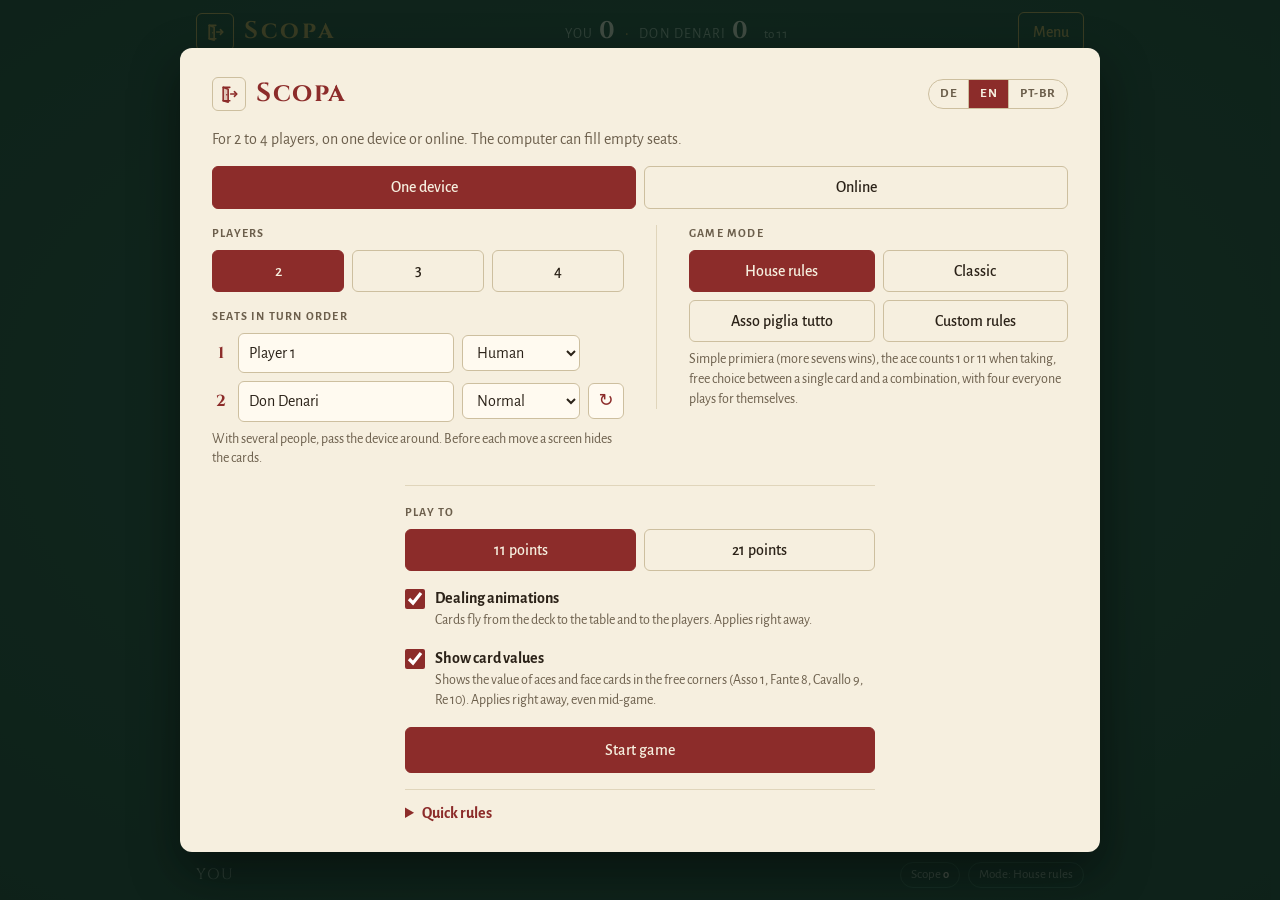
==== commit e6d77aec: "Scopa: Gastgeber kann im Warteraum die Namen aller Mitspieler ändern Co-Authored-By: Claude Opus 5.5" ====
--- a/scopa/index.html
+++ b/scopa/index.html
@@ -243,7 +243,10 @@
 ul.lobby li{display:grid; grid-template-columns:18px minmax(0,1fr) auto auto; gap:8px; align-items:center; padding:8px 10px; border:1px solid #e0d5bb; border-radius:6px; background:#fffaf0}
 ul.lobby li.open .pname{color:var(--ink-soft); font-style:italic}
 ul.lobby .num{font-family:var(--display); font-weight:700; color:var(--wine)}
-ul.lobby .pname{font-weight:700; overflow:hidden; text-overflow:ellipsis; white-space:nowrap}
+ul.lobby .pname{font-weight:700; overflow:hidden; text-overflow:ellipsis; white-space:nowrap; min-width:0}
+ul.lobby .pname-edit{font:inherit; font-weight:700; width:100%; box-sizing:border-box; padding:3px 22px 3px 6px; margin:-3px 0; border:1px dashed transparent; border-radius:4px; background:transparent url("data:image/svg+xml,%3Csvg xmlns='http://www.w3.org/2000/svg' viewBox='0 0 24 24' fill='none' stroke='%238c2c2a' stroke-width='2' stroke-linecap='round' stroke-linejoin='round'%3E%3Cpath d='M4 20h4L19 9l-4-4L4 16z'/%3E%3Cpath d='M13 7l4 4'/%3E%3C/svg%3E") no-repeat right 4px center / 13px; color:var(--ink); text-overflow:ellipsis; cursor:text}
+ul.lobby .pname-edit:hover{border-color:#cdbf9f}
+ul.lobby .pname-edit:focus{outline:none; border:1px solid var(--wine); background-color:#fff; background-image:none; padding-right:6px}
 .ptags{display:flex; gap:4px; flex-wrap:wrap; justify-content:flex-end}
 ul.lobby .team.t0{color:#9a6a12; border-color:#d6b46a} ul.lobby .team.t1{color:#2f5d8a; border-color:#9ab9d6}
 .opp .top{flex-wrap:wrap; row-gap:4px}
@@ -411,7 +414,7 @@
   copyCode:"Code kopieren", copyLink:"Link kopieren", copiedCode:"Code kopiert.", copiedLink:"Link kopiert.", linkSelected:"Link markiert, jetzt kopieren.",
   seatsHead:"Plätze · {m} · bis {n}", host:"Gastgeber", freeSeat:"Freier Platz", release:"Freigeben",
   openSeats1:"Noch 1 Platz frei. Beim Start übernimmt dort der Computer.", openSeatsN:"Noch {n} Plätze frei. Beim Start übernimmt dort der Computer.",
-  allSeated:"Alle Plätze sind besetzt.", waitHost:"Warten, bis {who} das Spiel startet.",
+  allSeated:"Alle Plätze sind besetzt.", renameHint:"Zum Ändern einfach auf einen Namen tippen.", editName:"Name von Platz {n} ändern", waitHost:"Warten, bis {who} das Spiel startet.",
   netErr:"Keine Verbindung zum Server. Online spielen geht über thisksad.github.io/Game-Hub/scopa/ und braucht Internet.",
   badResponse:"Unerwartete Antwort vom Server.", serverErr:"Serverfehler, bitte nochmal versuchen.", loadErr:"Serverfehler beim Laden.",
   roomGone:"Diesen Raum gibt es nicht mehr.", seatLost:"Dein Platz in diesem Raum ist nicht mehr gültig, zum Beispiel weil der Computer ihn übernommen hat.",
@@ -469,7 +472,7 @@
   copyCode:"Copy code", copyLink:"Copy link", copiedCode:"Code copied.", copiedLink:"Link copied.", linkSelected:"Link selected, copy it now.",
   seatsHead:"Seats · {m} · to {n}", host:"Host", freeSeat:"Free seat", release:"Free up",
   openSeats1:"1 seat still free. The computer takes it when the game starts.", openSeatsN:"{n} seats still free. The computer takes them when the game starts.",
-  allSeated:"All seats are taken.", waitHost:"Waiting for {who} to start the game.",
+  allSeated:"All seats are taken.", renameHint:"Tap a name to change it.", editName:"Change the name of seat {n}", waitHost:"Waiting for {who} to start the game.",
   netErr:"No connection to the server. Online play works at thisksad.github.io/Game-Hub/scopa/ and needs internet.",
   badResponse:"Unexpected response from the server.", serverErr:"Server error, please try again.", loadErr:"Server error while loading.",
   roomGone:"This room no longer exists.", seatLost:"Your seat in this room is no longer valid, for example because the computer took it over.",
@@ -527,7 +530,7 @@
   copyCode:"Copiar código", copyLink:"Copiar link", copiedCode:"Código copiado.", copiedLink:"Link copiado.", linkSelected:"Link selecionado, copie agora.",
   seatsHead:"Lugares · {m} · até {n}", host:"Anfitrião", freeSeat:"Lugar livre", release:"Liberar",
   openSeats1:"Ainda há 1 lugar livre. Ao começar, o computador o ocupa.", openSeatsN:"Ainda há {n} lugares livres. Ao começar, o computador os ocupa.",
-  allSeated:"Todos os lugares estão ocupados.", waitHost:"Esperando {who} começar o jogo.",
+  allSeated:"Todos os lugares estão ocupados.", renameHint:"Toque em um nome para alterá-lo.", editName:"Alterar o nome do lugar {n}", waitHost:"Esperando {who} começar o jogo.",
   netErr:"Sem conexão com o servidor. O jogo online funciona em thisksad.github.io/Game-Hub/scopa/ e precisa de internet.",
   badResponse:"Resposta inesperada do servidor.", serverErr:"Erro no servidor, tente novamente.", loadErr:"Erro do servidor ao carregar.",
   roomGone:"Esta sala não existe mais.", seatLost:"Seu lugar nesta sala não é mais válido, por exemplo porque o computador assumiu.",
@@ -1021,7 +1024,7 @@
     if (!m.opt) {
       const rest = [...table, c];
       sc = -worth(c) * (extreme || hard ? 0.4 : 1.3) - danger(rest);
-      if (extreme && lastPlay && G.lastSide !== null && G.lastSide !== undefined) sc += (G.lastSide === mySide ? 1 : -1) * worthAll(rest);
+      if ((extreme || hard) && lastPlay && G.lastSide !== null && G.lastSide !== undefined) sc += (G.lastSide === mySide ? 1 : -1) * worthAll(rest);
     } else {
       const ids = new Set(m.opt.map(x => x.id)), rest = table.filter(x => !ids.has(x.id));
       sc = worth(c) + worthAll(m.opt);
@@ -1238,7 +1241,12 @@
 function renderOverlay(){
   const ov=$('overlay');
   if(ui.menu){ if(!$('menuForm')){ ov.innerHTML=menuHTML(); bindMenu(); } return; }
-  if(S.online&&S.phase==='lobby'){ ov.innerHTML=lobbyHTML(); bindLobby(); return; }
+  if(S.online&&S.phase==='lobby'){
+    const a=document.activeElement, keep=a&&a.classList&&a.classList.contains('pname-edit')?{id:a.id,v:a.value,s:a.selectionStart,e:a.selectionEnd}:null;
+    ov.innerHTML=lobbyHTML(); bindLobby();
+    if(keep&&$(keep.id)){ const el=$(keep.id); el.value=keep.v; el.focus(); try{ el.setSelectionRange(keep.s,keep.e); }catch(e){} }
+    return;
+  }
   if(S.phase==='roundEnd'||S.phase==='gameEnd'){ ov.innerHTML=summaryHTML(); bindSummary(); return; }
   if(needsCover()){ ov.innerHTML=coverHTML(); $('reveal').addEventListener('click',()=>{ui.revealed=S.turn; render();}); $('reveal').focus(); return; }
   ov.innerHTML='';
@@ -1679,7 +1687,7 @@
     let ctrl='';
     if(host&&i>0&&(p.open||p.ai)) ctrl=`<select class="lvl" data-seat="${i}" aria-label="${t('seatBy',{n:i+1})}"><option value="open" ${p.open?'selected':''}>${t('freeSeat')}</option><optgroup label="${t('computer')}">${LEVELS.map(l=>`<option value="${l}" ${!p.open&&(p.level||'normal')===l?'selected':''}>${t('lvl_'+l)}</option>`).join('')}</optgroup></select>`;
     else if(p.ai) tags.push(`<span class="tag dark">${esc(compLabel(p.level))}</span>`);
-    return `<li class="${p.open?'open':''}"><span class="num">${i+1}</span><span class="pname">${p.open?t('freeSeat'):esc(p.name)}</span><span class="ptags">${tags.join('')}</span>${ctrl}</li>`;
+    return `<li class="${p.open?'open':''}"><span class="num">${i+1}</span>${host&&!p.open?`<span class="pname"><input class="pname-edit" id="pn${i}" data-seat="${i}" type="text" maxlength="16" value="${esc(p.name)}" data-orig="${esc(p.name)}" aria-label="${t('editName',{n:i+1})}" title="${t('editName',{n:i+1})}" autocomplete="off"></span>`:`<span class="pname">${p.open?t('freeSeat'):esc(p.name)}</span>`}<span class="ptags">${tags.join('')}</span>${ctrl}</li>`;
   }).join('');
   const open=st.players.filter(p=>p.open).length;
   return `<div class="overlay"><div class="sheet" role="dialog" aria-label="${t('waitingRoom')}">
@@ -1688,11 +1696,25 @@
     <div class="codebox"><b id="roomCode">${ON.code}</b><div class="actions"><button class="btn" type="button" id="copyCode">${t('copyCode')}</button><button class="btn" type="button" id="copyLink">${t('copyLink')}</button></div></div>
     <p class="hint linktext" id="linkText">${esc(link)}</p>
     <div class="field"><span>${esc(t('seatsHead',{m:mode,n:st.settings.target}))}</span><ul class="lobby">${rows}</ul></div>
-    ${host?`<p class="hint">${open?(open===1?t('openSeats1'):t('openSeatsN',{n:open})):t('allSeated')}</p>`:`<p class="hint">${esc(t('waitHost',{who:st.players[0].name}))}</p>`}
+    ${host?`<p class="hint">${open?(open===1?t('openSeats1'):t('openSeatsN',{n:open})):t('allSeated')} ${t('renameHint')}</p>`:`<p class="hint">${esc(t('waitHost',{who:st.players[0].name}))}</p>`}
     <div class="actions"><button class="btn" type="button" id="leaveRoom">${t('leaveRoom')}</button>${host?`<button class="btn primary" type="button" id="startRoom">${t('startGame')}</button>`:''}</div>
   </div></div>`;
 }
 function bindLobby(){
+  document.querySelectorAll('input.pname-edit').forEach(inp=>{
+    const commit=()=>{
+      const name=inp.value.trim().slice(0,16);
+      if(!name){ inp.value=inp.dataset.orig; return; }
+      if(name===inp.dataset.orig) return;
+      inp.dataset.orig=name;
+      onlineAction('rename',{seat:+inp.dataset.seat, name});
+    };
+    inp.addEventListener('change',commit);
+    inp.addEventListener('keydown',e=>{
+      if(e.key==='Enter'){ e.preventDefault(); inp.blur(); }
+      else if(e.key==='Escape'){ e.preventDefault(); e.stopPropagation(); inp.value=inp.dataset.orig; inp.blur(); }
+    });
+  });
   const copy=(text,msg)=>{
     const done=()=>toast(msg);
     try{ navigator.clipboard.writeText(text).then(done,()=>selectText()); }catch(e){ selectText(); }
